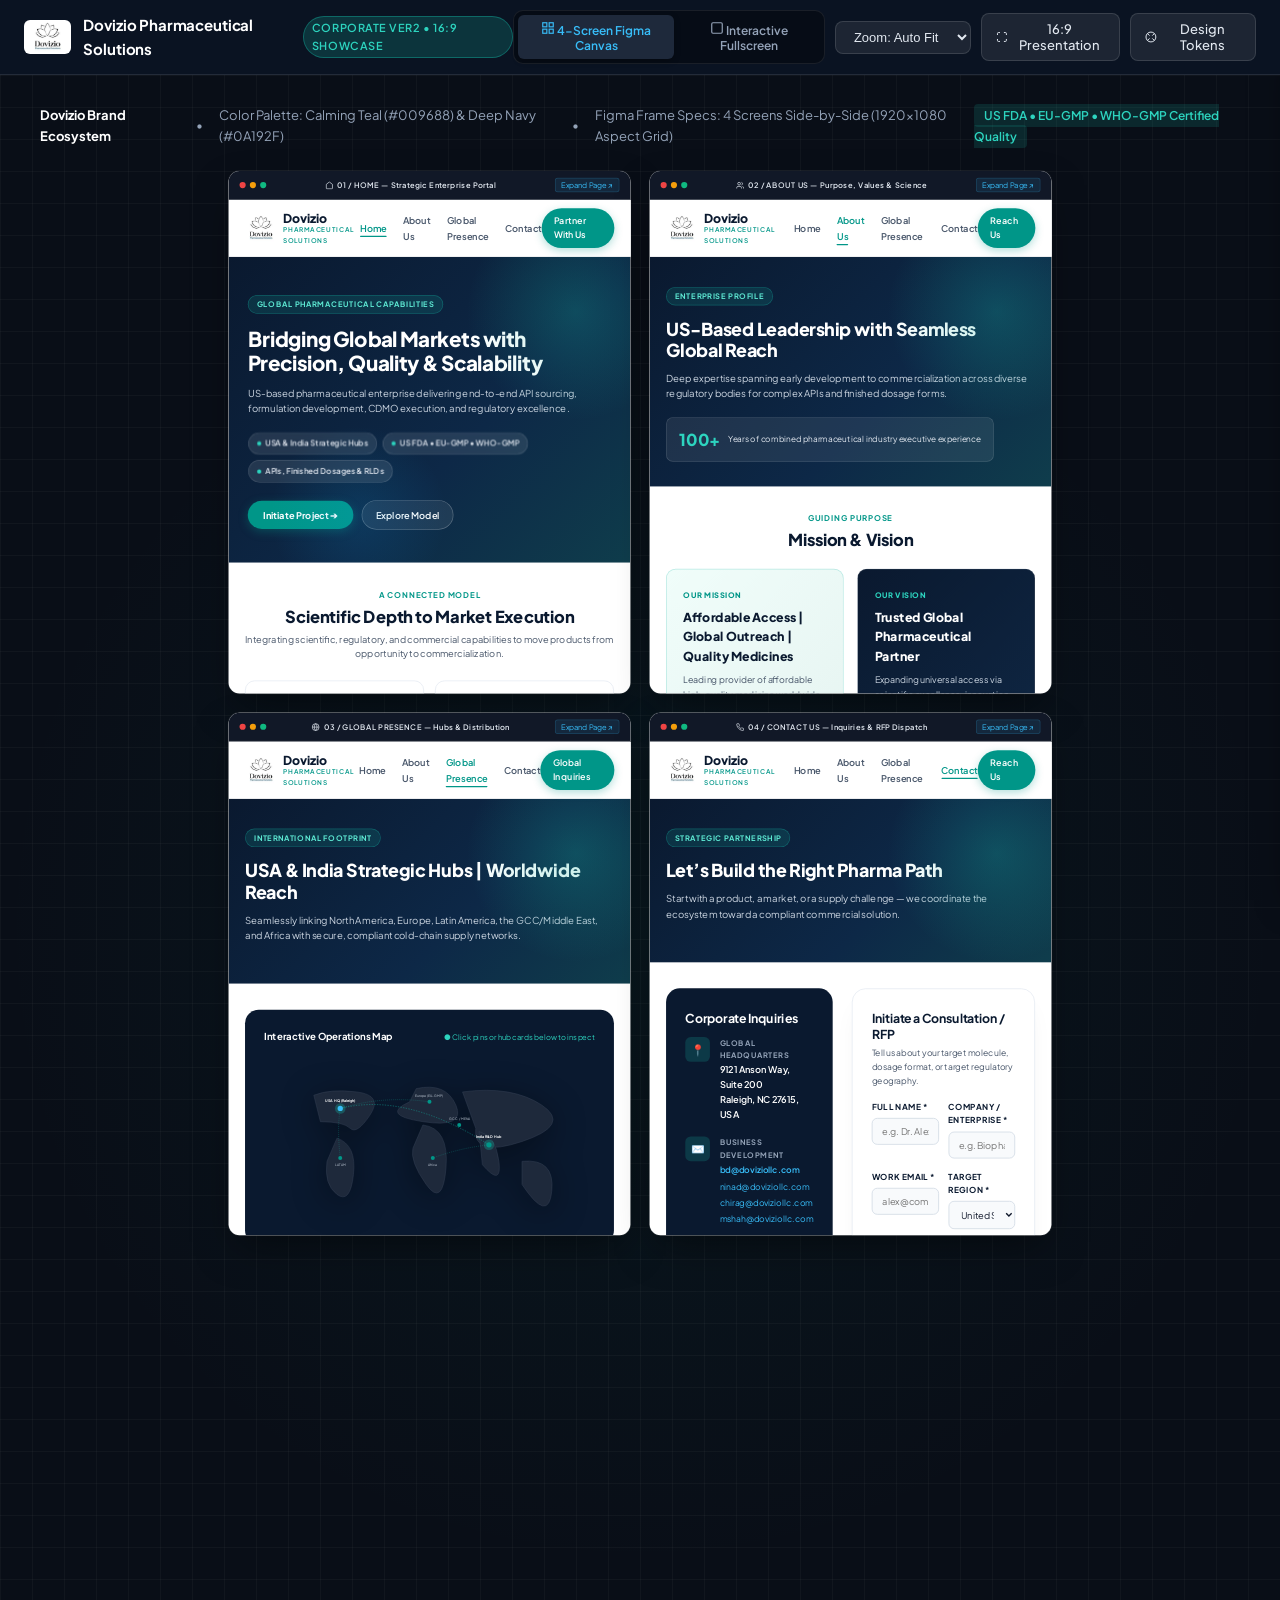
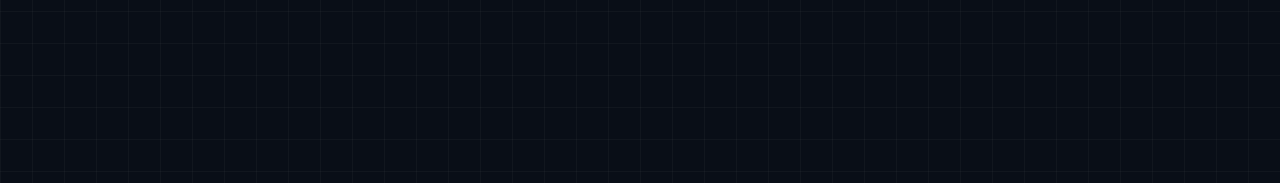
==== index.html @ b539a11b "feat: complete Dovizio corporate 4-page website UI/UX showcase (Home, About, Global Presence, Contac" ====
<!DOCTYPE html>
<html lang="en">
<head>
  <meta charset="UTF-8">
  <meta name="viewport" content="width=device-width, initial-scale=1.0">
  <title>Dovizio Pharmaceutical Solutions — Corporate Presentation & UI/UX Showcase</title>
  <link rel="preconnect" href="https://fonts.googleapis.com">
  <link rel="preconnect" href="https://fonts.gstatic.com" crossorigin>
  <link href="https://fonts.googleapis.com/css2?family=Plus+Jakarta+Sans:wght@300;400;500;600;700;800&family=Playfair+Display:ital,wght@0,600;0,700;1,600&display=swap" rel="stylesheet">
  <link rel="stylesheet" href="css/styles.css">
  <link rel="icon" type="image/png" href="assets/logo.png">
</head>
<body>

  <!-- Top Studio Header / Presentation Toolbar -->
  <header class="studio-header">
    <div class="studio-brand">
      <img src="assets/logo.png" alt="Dovizio Logo" class="studio-brand-logo">
      <div class="studio-title">
        <span>Dovizio Pharmaceutical Solutions</span>
        <span class="studio-badge">Corporate Ver2 • 16:9 Showcase</span>
      </div>
    </div>

    <!-- Mode Switcher & Controls -->
    <div class="studio-controls">
      <div class="mode-toggle">
        <button id="canvasModeBtn" class="active" onclick="switchViewMode('canvas')">
          <svg width="14" height="14" viewBox="0 0 24 24" fill="none" stroke="currentColor" stroke-width="2"><rect x="3" y="3" width="7" height="7"/><rect x="14" y="3" width="7" height="7"/><rect x="14" y="14" width="7" height="7"/><rect x="3" y="14" width="7" height="7"/></svg>
          4-Screen Figma Canvas
        </button>
        <button id="singleModeBtn" onclick="switchViewMode('single')">
          <svg width="14" height="14" viewBox="0 0 24 24" fill="none" stroke="currentColor" stroke-width="2"><rect x="3" y="3" width="18" height="18" rx="2"/></svg>
          Interactive Fullscreen
        </button>
      </div>

      <!-- Canvas Zoom Selection -->
      <select id="zoomSelect" class="control-btn" onchange="setZoom(this.value)">
        <option value="fit">Zoom: Auto Fit</option>
        <option value="0.55">55% Scale</option>
        <option value="0.75">75% Scale</option>
        <option value="1.0" selected>100% Scale</option>
      </select>

      <!-- Quick Navigation Dropdown -->
      <button class="control-btn" onclick="toggleFullscreenShowcase()" title="Presentation 16:9 Fullscreen">
        <svg width="14" height="14" viewBox="0 0 24 24" fill="none" stroke="currentColor" stroke-width="2"><path d="M8 3H5a2 2 0 0 0-2 2v3m18 0V5a2 2 0 0 0-2-2h-3m0 18h3a2 2 0 0 0 2-2v-3M3 16v3a2 2 0 0 0 2 2h3"/></svg>
        16:9 Presentation
      </button>

      <button class="control-btn" onclick="toggleDesignSystem()">
        <svg width="14" height="14" viewBox="0 0 24 24" fill="none" stroke="currentColor" stroke-width="2"><circle cx="12" cy="12" r="10"/><path d="m4.93 4.93 4.24 4.24"/><path d="m14.83 9.17 4.24-4.24"/><path d="m14.83 14.83 4.24 4.24"/><path d="m9.17 14.83-4.24 4.24"/></svg>
        Design Tokens
      </button>
    </div>
  </header>

  <!-- ==========================================================================
       VIEW MODE 1: 4-SCREEN FIGMA PRESENTATION CANVAS (SIDE-BY-SIDE)
       ========================================================================== -->
  <main id="showcaseViewport" class="showcase-viewport">
    <div class="showcase-meta-bar">
      <div style="display:flex; align-items:center; gap:16px;">
        <span style="color:#ffffff; font-weight:700;">Dovizio Brand Ecosystem</span>
        <span>•</span>
        <span>Color Palette: Calming Teal (#009688) & Deep Navy (#0A192F)</span>
        <span>•</span>
        <span>Figma Frame Specs: 4 Screens Side-by-Side (1920x1080 Aspect Grid)</span>
      </div>
      <div>
        <span style="color:#2dd4bf; background:rgba(20,184,166,0.15); padding:4px 10px; border-radius:4px; font-weight:600; font-size:12px;">
          US FDA • EU-GMP • WHO-GMP Certified Quality
        </span>
      </div>
    </div>

    <!-- 4 Screen Grid Container -->
    <div id="showcaseGrid" class="showcase-grid">

      <!-- ================= FRAME 1: HOME PAGE ================= -->
      <section class="figma-frame" id="frame-home">
        <div class="frame-titlebar">
          <div class="frame-dots">
            <span class="frame-dot red"></span>
            <span class="frame-dot yellow"></span>
            <span class="frame-dot green"></span>
          </div>
          <div class="frame-label">
            <svg width="12" height="12" viewBox="0 0 24 24" fill="none" stroke="currentColor" stroke-width="2"><path d="m3 9 9-7 9 7v11a2 2 0 0 1-2 2H5a2 2 0 0 1-2-2z"/></svg>
            01 / HOME — Strategic Enterprise Portal
          </div>
          <button class="frame-action-btn" onclick="loadSinglePage('home')">Expand Page ↗</button>
        </div>

        <div class="frame-scroll-content">
          <!-- Navigation -->
          <nav class="site-nav">
            <div class="site-logo">
              <img src="assets/logo.png" alt="Dovizio">
              <div class="logo-text-wrap">
                <span class="logo-brand-name">Dovizio</span>
                <span class="logo-sub-name">Pharmaceutical Solutions</span>
              </div>
            </div>
            <ul class="nav-links">
              <li><a href="javascript:void(0)" class="active">Home</a></li>
              <li><a href="javascript:void(0)" onclick="loadSinglePage('about')">About Us</a></li>
              <li><a href="javascript:void(0)" onclick="loadSinglePage('global')">Global Presence</a></li>
              <li><a href="javascript:void(0)" onclick="loadSinglePage('contact')">Contact</a></li>
            </ul>
            <a href="javascript:void(0)" onclick="loadSinglePage('contact')" class="nav-cta">Partner With Us</a>
          </nav>

          <!-- Hero Section (Slide 1) -->
          <section class="hero-section">
            <div class="hero-glow-1"></div>
            <div class="hero-glow-2"></div>
            <div class="hero-tag">Global Pharmaceutical Capabilities</div>
            <h1 class="hero-title">Bridging Global Markets with Precision, Quality & Scalability</h1>
            <p class="hero-subtitle">
              US-based pharmaceutical enterprise delivering end-to-end API sourcing, formulation development, CDMO execution, and regulatory excellence.
            </p>
            <div class="hero-pills">
              <div class="hero-pill"><span class="dot"></span> USA & India Strategic Hubs</div>
              <div class="hero-pill"><span class="dot"></span> US FDA • EU-GMP • WHO-GMP</div>
              <div class="hero-pill"><span class="dot"></span> APIs, Finished Dosages & RLDs</div>
            </div>
            <div class="hero-buttons">
              <a href="javascript:void(0)" onclick="loadSinglePage('contact')" class="btn-primary">Initiate Project ➔</a>
              <a href="javascript:void(0)" onclick="loadSinglePage('about')" class="btn-outline-white">Explore Model</a>
            </div>
          </section>

          <!-- Enterprise Pillars (Slide 2) -->
          <section class="section-wrap">
            <div class="section-header">
              <div class="section-subtitle">A Connected Model</div>
              <h2 class="section-title">Scientific Depth to Market Execution</h2>
              <p class="section-desc">Integrating scientific, regulatory, and commercial capabilities to move products from opportunity to commercialization.</p>
            </div>
            <div class="pillars-grid">
              <div class="pillar-card">
                <div class="pillar-icon-box">🔬</div>
                <div class="pillar-title">Scientific Depth</div>
                <p class="pillar-desc">Formulation development, API synthesis, process scale-up, and advanced technical problem-solving.</p>
              </div>
              <div class="pillar-card">
                <div class="pillar-icon-box">🌐</div>
                <div class="pillar-title">Global Network</div>
                <p class="pillar-desc">Audited CDMO network, strategic manufacturing access, and worldwide commercial distribution.</p>
              </div>
              <div class="pillar-card">
                <div class="pillar-icon-box">🛡️</div>
                <div class="pillar-title">Quality Mindset</div>
                <p class="pillar-desc">Rigorous regulatory-aware workflows adhering to US FDA, EU-GMP Annex 1, and compendial standards.</p>
              </div>
              <div class="pillar-card">
                <div class="pillar-icon-box">⚡</div>
                <div class="pillar-title">Execution Focus</div>
                <p class="pillar-desc">Synchronized workstreams ensuring on-time tech transfer, dossier filing, and cold-chain delivery.</p>
              </div>
            </div>
          </section>

          <!-- Dosage Form Breadth (Slide 8) -->
          <section class="section-wrap alt-bg">
            <div class="section-header">
              <div class="section-subtitle">Manufacturing Flexibility</div>
              <h2 class="section-title">Dosage Form Breadth</h2>
              <p class="section-desc">Designed around product characteristics, target markets, quality expectations, and scale.</p>
            </div>
            <div class="dosage-grid">
              <div class="dosage-card" id="dosage-osd" onclick="selectDosageForm('osd')">
                <div class="dosage-letter">T</div>
                <div class="dosage-name">Oral Solids</div>
                <div class="dosage-type">Tablets • Capsules</div>
                <div class="dosage-sub">Established & niche formulations</div>
              </div>
              <div class="dosage-card" id="dosage-liq" onclick="selectDosageForm('liq')">
                <div class="dosage-letter accent">L</div>
                <div class="dosage-name">Oral Liquids</div>
                <div class="dosage-type">Solutions • Suspensions</div>
                <div class="dosage-sub">Patient-appropriate presentations</div>
              </div>
              <div class="dosage-card" id="dosage-par" onclick="selectDosageForm('par')">
                <div class="dosage-letter">I</div>
                <div class="dosage-name">Parenterals</div>
                <div class="dosage-type">Sterile Injectables</div>
                <div class="dosage-sub">Critical care & hospital specialty</div>
              </div>
              <div class="dosage-card" id="dosage-der" onclick="selectDosageForm('der')">
                <div class="dosage-letter">D</div>
                <div class="dosage-name">Dermaceuticals</div>
                <div class="dosage-type">Topical Formulations</div>
                <div class="dosage-sub">Skin health & dermatological lines</div>
              </div>
              <div class="dosage-card" id="dosage-api" onclick="selectDosageForm('api')">
                <div class="dosage-letter accent">A</div>
                <div class="dosage-name">APIs & Intermediates</div>
                <div class="dosage-type">Niche / Tailored Synthesis</div>
                <div class="dosage-sub">Supplier & technical coordination</div>
              </div>
              <div class="dosage-card" id="dosage-ref" onclick="selectDosageForm('ref')">
                <div class="dosage-letter">R</div>
                <div class="dosage-name">Reference Products</div>
                <div class="dosage-type">RLDs • Comparators</div>
                <div class="dosage-sub">Sourcing for BE studies & filings</div>
              </div>
            </div>
          </section>

          <!-- 5-Step Value Proposition Delivery Workflow (Slide 14) -->
          <section class="section-wrap">
            <div class="section-header">
              <div class="section-subtitle">Operating Architecture</div>
              <h2 class="section-title">Value Proposition & Delivery Workflow</h2>
              <p class="section-desc">A transparent, coordinated 5-stage pathway from requirement to delivery.</p>
            </div>
            <div class="workflow-row">
              <div class="workflow-step">
                <div class="workflow-num">01</div>
                <div class="workflow-label">Requirement</div>
                <p class="workflow-desc">Target molecule volume, spec definition & market fit.</p>
              </div>
              <div class="workflow-step">
                <div class="workflow-num">02</div>
                <div class="workflow-label">Selection</div>
                <p class="workflow-desc">CDMO facility audit, tech capability & site matching.</p>
              </div>
              <div class="workflow-step">
                <div class="workflow-num">03</div>
                <div class="workflow-label">Compliance</div>
                <p class="workflow-desc">Dossier filing, CMC review & regulatory clearance.</p>
              </div>
              <div class="workflow-step">
                <div class="workflow-num">04</div>
                <div class="workflow-label">Procurement</div>
                <p class="workflow-desc">Cost-effective synthesis & scaled manufacturing.</p>
              </div>
              <div class="workflow-step">
                <div class="workflow-num">05</div>
                <div class="workflow-label">Delivery</div>
                <p class="workflow-desc">On-time global cold-chain supply & pedigree tracking.</p>
              </div>
            </div>
          </section>

          <!-- Compliance Strip (Slide 12) -->
          <div style="padding: 0 24px 38px;">
            <div class="compliance-strip">
              <div>
                <div class="compliance-badge-name">FDA</div>
                <div class="compliance-badge-title">U.S. FDA Compliant</div>
                <div class="compliance-badge-desc">Audited & inspected partner sites</div>
              </div>
              <div>
                <div class="compliance-badge-name">EU-GMP</div>
                <div class="compliance-badge-title">European GMP Certified</div>
                <div class="compliance-badge-desc">Full Annex 1 sterile compliance</div>
              </div>
              <div>
                <div class="compliance-badge-name">WHO</div>
                <div class="compliance-badge-title">WHO-GMP & ROW</div>
                <div class="compliance-badge-desc">Extensive global market approvals</div>
              </div>
              <div>
                <div class="compliance-badge-name">COMP</div>
                <div class="compliance-badge-title">Compendial Standards</div>
                <div class="compliance-badge-desc">USP, EP, IP & JP monographs</div>
              </div>
            </div>
          </div>
        </div>
      </section>

      <!-- ================= FRAME 2: ABOUT US PAGE ================= -->
      <section class="figma-frame" id="frame-about">
        <div class="frame-titlebar">
          <div class="frame-dots">
            <span class="frame-dot red"></span>
            <span class="frame-dot yellow"></span>
            <span class="frame-dot green"></span>
          </div>
          <div class="frame-label">
            <svg width="12" height="12" viewBox="0 0 24 24" fill="none" stroke="currentColor" stroke-width="2"><path d="M16 21v-2a4 4 0 0 0-4-4H6a4 4 0 0 0-4 4v2"/><circle cx="9" cy="7" r="4"/><path d="M22 21v-2a4 4 0 0 0-3-3.87"/><path d="M16 3.13a4 4 0 0 1 0 7.75"/></svg>
            02 / ABOUT US — Purpose, Values & Science
          </div>
          <button class="frame-action-btn" onclick="loadSinglePage('about')">Expand Page ↗</button>
        </div>

        <div class="frame-scroll-content">
          <!-- Navigation -->
          <nav class="site-nav">
            <div class="site-logo">
              <img src="assets/logo.png" alt="Dovizio">
              <div class="logo-text-wrap">
                <span class="logo-brand-name">Dovizio</span>
                <span class="logo-sub-name">Pharmaceutical Solutions</span>
              </div>
            </div>
            <ul class="nav-links">
              <li><a href="javascript:void(0)" onclick="loadSinglePage('home')">Home</a></li>
              <li><a href="javascript:void(0)" class="active">About Us</a></li>
              <li><a href="javascript:void(0)" onclick="loadSinglePage('global')">Global Presence</a></li>
              <li><a href="javascript:void(0)" onclick="loadSinglePage('contact')">Contact</a></li>
            </ul>
            <a href="javascript:void(0)" onclick="loadSinglePage('contact')" class="nav-cta">Reach Us</a>
          </nav>

          <!-- About Header Banner -->
          <section class="hero-section" style="padding: 44px 24px 36px;">
            <div class="hero-glow-1"></div>
            <div class="hero-tag">Enterprise Profile</div>
            <h1 class="hero-title" style="font-size:26px;">US-Based Leadership with Seamless Global Reach</h1>
            <p class="hero-subtitle">
              Deep expertise spanning early development to commercialization across diverse regulatory bodies for complex APIs and finished dosage forms.
            </p>
            <div style="background:rgba(255,255,255,0.08); border-radius:10px; padding:12px 18px; display:inline-flex; align-items:center; gap:12px; border:1px solid rgba(255,255,255,0.15);">
              <span style="font-size:24px; font-weight:900; color:#2dd4bf;">100+</span>
              <span style="font-size:12px; color:#e2e8f0; line-height:1.4;">Years of combined pharmaceutical industry executive experience</span>
            </div>
          </section>

          <!-- Guiding Purpose: Mission & Vision (Slide 3) -->
          <section class="section-wrap">
            <div class="section-header">
              <div class="section-subtitle">Guiding Purpose</div>
              <h2 class="section-title">Mission & Vision</h2>
            </div>
            <div class="mv-grid">
              <div class="mv-card mission">
                <span class="mv-tag">Our Mission</span>
                <div class="mv-headline">Affordable Access | Global Outreach | Quality Medicines</div>
                <p class="mv-text">
                  Leading provider of affordable high-quality medicine worldwide, removing healthcare barriers through scientific innovation and reliable supply chains.
                </p>
              </div>
              <div class="mv-card vision">
                <span class="mv-tag">Our Vision</span>
                <div class="mv-headline">Trusted Global Pharmaceutical Partner</div>
                <p class="mv-text">
                  Expanding universal access via scientific excellence, innovation, and an uncompromised quality mindset across all regulated and emerging markets.
                </p>
              </div>
            </div>
          </section>

          <!-- Core Values (Slide 4) -->
          <section class="section-wrap alt-bg">
            <div class="section-header">
              <div class="section-subtitle">Foundational Principles</div>
              <h2 class="section-title">Our Core Values</h2>
              <p class="section-desc">The principles that govern our scientific inquiries, commercial partnerships, and quality standards.</p>
            </div>
            <div class="values-grid">
              <div class="value-card">
                <span class="value-icon">❤️</span>
                <div class="value-name">Health Equity</div>
                <p class="value-desc">Advance global access to high-quality, life-saving medicines without compromise.</p>
              </div>
              <div class="value-card">
                <span class="value-icon">⚡</span>
                <div class="value-name">Agile Action</div>
                <p class="value-desc">Responsive cross-functional collaboration and swift adaptation to supply demands.</p>
              </div>
              <div class="value-card">
                <span class="value-icon">🧠</span>
                <div class="value-name">Rigorous Thinking</div>
                <p class="value-desc">Practical, evidence-based scientific problem-solving methodology.</p>
              </div>
              <div class="value-card">
                <span class="value-icon">🎯</span>
                <div class="value-name">Clear Execution</div>
                <p class="value-desc">Transparent plans, decisive ownership, and verified delivery pathways.</p>
              </div>
            </div>
          </section>

          <!-- Technical Capabilities & Analytical Services (Slide 13) -->
          <section class="section-wrap">
            <div class="section-header">
              <div class="section-subtitle">Technical Capabilities</div>
              <h2 class="section-title">Analytical Testing & Technical Services</h2>
            </div>
            <div style="display:flex; flex-direction:column; gap:12px;">
              <div style="background:#ffffff; border:1px solid #e2e8f0; border-left:4px solid var(--teal-primary); border-radius:10px; padding:16px 20px;">
                <h4 style="font-size:14px; color:var(--navy-dark); margin-bottom:4px;">Analytical Method Development & Validation</h4>
                <p style="font-size:12.5px; color:var(--text-secondary);">Complete stability testing under ICH guidelines, impurity profiling, and genotoxic impurity screening.</p>
              </div>
              <div style="background:#ffffff; border:1px solid #e2e8f0; border-left:4px solid var(--navy-dark); border-radius:10px; padding:16px 20px;">
                <h4 style="font-size:14px; color:var(--navy-dark); margin-bottom:4px;">MOH Query Resolution</h4>
                <p style="font-size:12.5px; color:var(--text-secondary);">Rapid, rigorous technical and regulatory responses to worldwide health authorities to accelerate approval timelines.</p>
              </div>
              <div style="background:#ffffff; border:1px solid #e2e8f0; border-left:4px solid var(--teal-light); border-radius:10px; padding:16px 20px;">
                <h4 style="font-size:14px; color:var(--navy-dark); margin-bottom:4px;">Bioequivalence (BE) Studies</h4>
                <p style="font-size:12.5px; color:var(--text-secondary);">End-to-end clinical study design, protocol oversight, bioanalytical assay qualification, and comprehensive statistical clinical reporting.</p>
              </div>
            </div>
          </section>
        </div>
      </section>

      <!-- ================= FRAME 3: GLOBAL PRESENCE PAGE ================= -->
      <section class="figma-frame" id="frame-global">
        <div class="frame-titlebar">
          <div class="frame-dots">
            <span class="frame-dot red"></span>
            <span class="frame-dot yellow"></span>
            <span class="frame-dot green"></span>
          </div>
          <div class="frame-label">
            <svg width="12" height="12" viewBox="0 0 24 24" fill="none" stroke="currentColor" stroke-width="2"><circle cx="12" cy="12" r="10"/><path d="M12 2a14.5 14.5 0 0 0 0 20 14.5 14.5 0 0 0 0-20"/><path d="M2 12h20"/></svg>
            03 / GLOBAL PRESENCE — Hubs & Distribution
          </div>
          <button class="frame-action-btn" onclick="loadSinglePage('global')">Expand Page ↗</button>
        </div>

        <div class="frame-scroll-content">
          <!-- Navigation -->
          <nav class="site-nav">
            <div class="site-logo">
              <img src="assets/logo.png" alt="Dovizio">
              <div class="logo-text-wrap">
                <span class="logo-brand-name">Dovizio</span>
                <span class="logo-sub-name">Pharmaceutical Solutions</span>
              </div>
            </div>
            <ul class="nav-links">
              <li><a href="javascript:void(0)" onclick="loadSinglePage('home')">Home</a></li>
              <li><a href="javascript:void(0)" onclick="loadSinglePage('about')">About Us</a></li>
              <li><a href="javascript:void(0)" class="active">Global Presence</a></li>
              <li><a href="javascript:void(0)" onclick="loadSinglePage('contact')">Contact</a></li>
            </ul>
            <a href="javascript:void(0)" onclick="loadSinglePage('contact')" class="nav-cta">Global Inquiries</a>
          </nav>

          <!-- Global Hero Banner -->
          <section class="hero-section" style="padding: 44px 24px 36px;">
            <div class="hero-glow-1"></div>
            <div class="hero-tag">International Footprint</div>
            <h1 class="hero-title" style="font-size:26px;">USA & India Strategic Hubs | Worldwide Reach</h1>
            <p class="hero-subtitle">
              Seamlessly linking North America, Europe, Latin America, the GCC/Middle East, and Africa with secure, compliant cold-chain supply networks.
            </p>
          </section>

          <!-- Interactive World Map Section -->
          <section class="section-wrap">
            <div class="global-map-card">
              <div style="display:flex; justify-content:space-between; align-items:center; margin-bottom:16px;">
                <span style="font-size:14px; font-weight:700; color:#fff;">Interactive Operations Map</span>
                <span style="font-size:11px; color:#2dd4bf;">● Click pins or hub cards below to inspect</span>
              </div>
              
              <!-- SVG World Map Visualizer -->
              <div class="map-svg-wrap">
                <svg viewBox="0 0 1000 500" fill="none" xmlns="http://www.w3.org/2000/svg">
                  <!-- Simplified World Landmasses -->
                  <path d="M150 120 Q 200 100, 280 110 T 320 180 T 260 220 T 170 200 Z" fill="#1e293b" stroke="#334155" stroke-width="1.5"/>
                  <path d="M220 250 Q 280 270, 270 360 T 220 420 T 190 320 Z" fill="#1e293b" stroke="#334155" stroke-width="1.5"/>
                  <path d="M460 100 Q 550 80, 580 150 T 480 200 T 440 140 Z" fill="#1e293b" stroke="#334155" stroke-width="1.5"/>
                  <path d="M480 210 Q 560 220, 550 340 T 490 390 T 450 280 Z" fill="#1e293b" stroke="#334155" stroke-width="1.5"/>
                  <path d="M600 110 Q 750 90, 840 150 T 780 260 T 640 220 Z" fill="#1e293b" stroke="#334155" stroke-width="1.5"/>
                  <path d="M650 230 Q 700 240, 710 320 T 660 330 Z" fill="#1e293b" stroke="#334155" stroke-width="1.5"/>
                  <path d="M780 320 Q 880 310, 870 410 T 780 390 Z" fill="#1e293b" stroke="#334155" stroke-width="1.5"/>

                  <!-- Connecting Supply Lines -->
                  <path d="M 230 160 Q 430 110, 680 270" stroke="#14b8a6" stroke-width="2" stroke-dasharray="4 4" opacity="0.65"/>
                  <path d="M 230 160 Q 360 120, 500 140" stroke="#14b8a6" stroke-width="1.5" stroke-dasharray="3 3" opacity="0.5"/>
                  <path d="M 680 270 Q 590 280, 510 310" stroke="#14b8a6" stroke-width="1.5" stroke-dasharray="3 3" opacity="0.5"/>
                  <path d="M 230 160 Q 220 220, 230 310" stroke="#14b8a6" stroke-width="1.5" stroke-dasharray="3 3" opacity="0.5"/>

                  <!-- Interactive Pins -->
                  <!-- Raleigh, USA -->
                  <g class="map-pin" onclick="highlightHub('usa')">
                    <circle cx="230" cy="160" r="16" fill="rgba(20,184,166,0.3)"/>
                    <circle id="pin-usa" cx="230" cy="160" r="8" fill="#38bdf8"/>
                    <text x="230" y="140" fill="#fff" font-size="11" font-weight="700" text-anchor="middle">USA HQ (Raleigh)</text>
                  </g>

                  <!-- India Strategic Hub -->
                  <g class="map-pin" onclick="highlightHub('india')">
                    <circle cx="680" cy="270" r="16" fill="rgba(20,184,166,0.3)"/>
                    <circle id="pin-india" cx="680" cy="270" r="8" fill="#009688"/>
                    <text x="680" y="250" fill="#fff" font-size="11" font-weight="700" text-anchor="middle">India R&D Hub</text>
                  </g>

                  <!-- Europe -->
                  <g class="map-pin" onclick="highlightHub('europe')">
                    <circle id="pin-europe" cx="500" cy="140" r="6" fill="#009688"/>
                    <text x="500" y="125" fill="#cbd5e1" font-size="10" text-anchor="middle">Europe (EU-GMP)</text>
                  </g>

                  <!-- LATAM -->
                  <g class="map-pin" onclick="highlightHub('latam')">
                    <circle id="pin-latam" cx="230" cy="310" r="6" fill="#009688"/>
                    <text x="230" y="335" fill="#cbd5e1" font-size="10" text-anchor="middle">LATAM</text>
                  </g>

                  <!-- GCC / Middle East -->
                  <g class="map-pin" onclick="highlightHub('gcc')">
                    <circle id="pin-gcc" cx="590" cy="210" r="6" fill="#009688"/>
                    <text x="590" y="195" fill="#cbd5e1" font-size="10" text-anchor="middle">GCC / MENA</text>
                  </g>

                  <!-- Africa -->
                  <g class="map-pin" onclick="highlightHub('africa')">
                    <circle id="pin-africa" cx="510" cy="310" r="6" fill="#009688"/>
                    <text x="510" y="335" fill="#cbd5e1" font-size="10" text-anchor="middle">Africa</text>
                  </g>
                </svg>
              </div>
            </div>

            <!-- Hub Details Grid -->
            <div class="hubs-grid">
              <div class="hub-card primary" id="card-usa" onclick="highlightHub('usa')">
                <div class="hub-flag">🇺🇸</div>
                <div class="hub-name">USA Strategic Hub</div>
                <div class="hub-role">Corporate HQ & Commercial Governance</div>
                <p class="hub-details">
                  Located in Raleigh, North Carolina. Manages US FDA DMF filings, commercial distribution, licensing partnerships, and 503A/503B specialized compounding pharmacy supplies.
                </p>
              </div>

              <div class="hub-card primary" id="card-india" onclick="highlightHub('india')">
                <div class="hub-flag">🇮🇳</div>
                <div class="hub-name">India Strategic Hub</div>
                <div class="hub-role">R&D, Formulation & CDMO Network</div>
                <p class="hub-details">
                  Coordinates scientific synthesis, API manufacturing, technical scale-up, WHO-GMP compliant audits, and direct supplier management across vetted CDMO partners.
                </p>
              </div>

              <div class="hub-card" id="card-europe" onclick="highlightHub('europe')">
                <div class="hub-flag">🇪🇺</div>
                <div class="hub-name">Europe</div>
                <div class="hub-role">EU-GMP & Annex 1 Compliance</div>
                <p class="hub-details">
                  Vetted sterile manufacturing sites adhering to strict Annex 1 requirements, CEP filings, and multi-country marketing authorization support.
                </p>
              </div>

              <div class="hub-card" id="card-latam" onclick="highlightHub('latam')">
                <div class="hub-flag">🌎</div>
                <div class="hub-name">LATAM Markets</div>
                <div class="hub-role">Regional Expansion & Dossiers</div>
                <p class="hub-details">
                  Registration dossier support, private-label commercialization, and fast-track market entry across Brazil, Mexico, Colombia, and Central America.
                </p>
              </div>

              <div class="hub-card" id="card-gcc" onclick="highlightHub('gcc')">
                <div class="hub-flag">🌍</div>
                <div class="hub-name">GCC & Middle East</div>
                <div class="hub-role">Hospital Tenders & In-Licensing</div>
                <p class="hub-details">
                  Specialty parenteral supply, institutional tenders, and commercial partner networks across Saudi Arabia, UAE, and GCC health ministries.
                </p>
              </div>

              <div class="hub-card" id="card-africa" onclick="highlightHub('africa')">
                <div class="hub-flag">🌍</div>
                <div class="hub-name">Africa</div>
                <div class="hub-role">Affordable Essential Medicines</div>
                <p class="hub-details">
                  Driving health equity by delivering affordable, high-demand oral solids and critical care therapeutics in collaboration with global health organizations.
                </p>
              </div>
            </div>
          </section>
        </div>
      </section>

      <!-- ================= FRAME 4: CONTACT US PAGE ================= -->
      <section class="figma-frame" id="frame-contact">
        <div class="frame-titlebar">
          <div class="frame-dots">
            <span class="frame-dot red"></span>
            <span class="frame-dot yellow"></span>
            <span class="frame-dot green"></span>
          </div>
          <div class="frame-label">
            <svg width="12" height="12" viewBox="0 0 24 24" fill="none" stroke="currentColor" stroke-width="2"><path d="M22 16.92v3a2 2 0 0 1-2.18 2 19.79 19.79 0 0 1-8.63-3.07 19.5 19.5 0 0 1-6-6 19.79 19.79 0 0 1-3.07-8.67A2 2 0 0 1 4.11 2h3a2 2 0 0 1 2 1.72 12.84 12.84 0 0 0 .7 2.81 2 2 0 0 1-.45 2.11L8.09 9.91a16 16 0 0 0 6 6l1.27-1.27a2 2 0 0 1 2.11-.45 12.84 12.84 0 0 0 2.81.7A2 2 0 0 1 22 16.92z"/></svg>
            04 / CONTACT US — Inquiries & RFP Dispatch
          </div>
          <button class="frame-action-btn" onclick="loadSinglePage('contact')">Expand Page ↗</button>
        </div>

        <div class="frame-scroll-content">
          <!-- Navigation -->
          <nav class="site-nav">
            <div class="site-logo">
              <img src="assets/logo.png" alt="Dovizio">
              <div class="logo-text-wrap">
                <span class="logo-brand-name">Dovizio</span>
                <span class="logo-sub-name">Pharmaceutical Solutions</span>
              </div>
            </div>
            <ul class="nav-links">
              <li><a href="javascript:void(0)" onclick="loadSinglePage('home')">Home</a></li>
              <li><a href="javascript:void(0)" onclick="loadSinglePage('about')">About Us</a></li>
              <li><a href="javascript:void(0)" onclick="loadSinglePage('global')">Global Presence</a></li>
              <li><a href="javascript:void(0)" class="active">Contact</a></li>
            </ul>
            <a href="javascript:void(0)" class="nav-cta">Reach Us</a>
          </nav>

          <!-- Contact Header -->
          <section class="hero-section" style="padding: 44px 24px 36px;">
            <div class="hero-glow-1"></div>
            <div class="hero-tag">Strategic Partnership</div>
            <h1 class="hero-title" style="font-size:26px;">Let’s Build the Right Pharma Path</h1>
            <p class="hero-subtitle">
              Start with a product, a market, or a supply challenge — we coordinate the ecosystem toward a compliant commercial solution.
            </p>
          </section>

          <!-- Contact Details & Form Layout -->
          <section class="section-wrap">
            <div class="contact-layout">

              <!-- Contact Info Sidebar -->
              <div class="contact-info-panel">
                <div>
                  <h3 style="color:#ffffff; font-size:18px; margin-bottom:16px;">Corporate Inquiries</h3>
                  
                  <div class="contact-item">
                    <div class="contact-icon-box">📍</div>
                    <div>
                      <div class="contact-item-title">Global Headquarters</div>
                      <div class="contact-item-value">9121 Anson Way, Suite 200<br>Raleigh, NC 27615, USA</div>
                    </div>
                  </div>

                  <div class="contact-item">
                    <div class="contact-icon-box">✉️</div>
                    <div>
                      <div class="contact-item-title">Business Development</div>
                      <div class="contact-item-value">
                        <a href="mailto:bd@doviziollc.com" class="contact-email-link">bd@doviziollc.com</a>
                      </div>
                      <div class="contact-emails-list">
                        <a href="mailto:ninad@doviziollc.com" class="contact-email-link">ninad@doviziollc.com</a>
                        <a href="mailto:chirag@doviziollc.com" class="contact-email-link">chirag@doviziollc.com</a>
                        <a href="mailto:mshah@doviziollc.com" class="contact-email-link">mshah@doviziollc.com</a>
                      </div>
                    </div>
                  </div>

                  <div class="contact-item">
                    <div class="contact-icon-box">📞</div>
                    <div>
                      <div class="contact-item-title">Telephone & WhatsApp</div>
                      <div class="contact-item-value">
                        <a href="tel:+919979895682" style="color:#fff;">+91-9979895682</a><br>
                        <a href="tel:+1123456789" style="color:#cbd5e1; font-size:12px;">+1 (123) 456-7890</a>
                      </div>
                    </div>
                  </div>

                  <div class="contact-item">
                    <div class="contact-icon-box">🌐</div>
                    <div>
                      <div class="contact-item-title">Official Domain</div>
                      <div class="contact-item-value">
                        <a href="https://www.doviziollc.com" target="_blank" class="contact-email-link">www.doviziollc.com</a>
                      </div>
                    </div>
                  </div>
                </div>

                <div style="background:rgba(255,255,255,0.06); border-radius:10px; padding:14px; margin-top:20px; font-size:11.5px; color:#cbd5e1;">
                  <strong style="color:#2dd4bf;">24-Hour Executive SLA:</strong> All enterprise inquiries are evaluated by our scientific & regulatory review board within 24 hours.
                </div>
              </div>

              <!-- Interactive RFP / Contact Form -->
              <div class="contact-form-panel">
                <h3 style="color:var(--navy-dark); font-size:18px; margin-bottom:6px;">Initiate a Consultation / RFP</h3>
                <p style="font-size:12.5px; color:var(--text-secondary); margin-bottom:20px;">
                  Tell us about your target molecule, dosage format, or target regulatory geography.
                </p>

                <form onsubmit="handleInquirySubmit(event)">
                  <div class="form-row">
                    <div class="form-group">
                      <label class="form-label">Full Name *</label>
                      <input type="text" name="fullName" class="form-input" placeholder="e.g. Dr. Alex Mercer" required>
                    </div>
                    <div class="form-group">
                      <label class="form-label">Company / Enterprise *</label>
                      <input type="text" name="company" class="form-input" placeholder="e.g. Biopharma Labs" required>
                    </div>
                  </div>

                  <div class="form-row">
                    <div class="form-group">
                      <label class="form-label">Work Email *</label>
                      <input type="email" name="email" class="form-input" placeholder="alex@company.com" required>
                    </div>
                    <div class="form-group">
                      <label class="form-label">Target Region *</label>
                      <select name="region" class="form-select" required>
                        <option value="USA">United States (FDA / 503A / 503B)</option>
                        <option value="Europe">Europe (EU-GMP)</option>
                        <option value="India">India (R&D / Synthesis)</option>
                        <option value="LATAM">Latin America</option>
                        <option value="GCC">GCC / Middle East</option>
                        <option value="Africa">Africa</option>
                      </select>
                    </div>
                  </div>

                  <div class="form-group">
                    <label class="form-label">Inquiry Track *</label>
                    <select name="inquiryType" class="form-select" required>
                      <option value="API Sourcing & DMF Support">API Sourcing & DMF Filing Support</option>
                      <option value="Formulation & Tech Transfer">Formulation R&D & Technology Transfer</option>
                      <option value="CDMO / CMO Manufacturing">CDMO / CMO Manufacturing Network</option>
                      <option value="RLD & Comparator Sourcing">RLD & Reference Comparator Sourcing</option>
                      <option value="White-Label & Dossier Licensing">White-Label & Dossier Licensing</option>
                      <option value="Analytical & BE Studies">Analytical Method Validation & BE Studies</option>
                    </select>
                  </div>

                  <div class="form-group">
                    <label class="form-label">Project Scope & Requirements</label>
                    <textarea name="notes" class="form-textarea" rows="3" placeholder="Provide molecule details, target volume, batch size, or regulatory timelines..."></textarea>
                  </div>

                  <button type="submit" class="btn-primary" style="width:100%; justify-content:center; padding:12px;">
                    Submit Enterprise Inquiry ➔
                  </button>
                </form>
              </div>

            </div>
          </section>

          <!-- Footer Component -->
          <footer class="site-footer">
            <div class="footer-top">
              <div class="footer-brand">
                <img src="assets/logo.png" alt="Dovizio">
                <span style="font-weight:700; color:#fff; font-size:13px;">Dovizio Pharmaceutical Solutions</span>
              </div>
              <ul class="footer-links">
                <li><a href="javascript:void(0)" onclick="loadSinglePage('home')">Home</a></li>
                <li><a href="javascript:void(0)" onclick="loadSinglePage('about')">About Us</a></li>
                <li><a href="javascript:void(0)" onclick="loadSinglePage('global')">Global Presence</a></li>
                <li><a href="javascript:void(0)" onclick="loadSinglePage('contact')">Contact Us</a></li>
              </ul>
            </div>
            <div class="footer-bottom">
              <span>© 2026 Dovizio Pharmaceutical Solutions LLC. All rights reserved.</span>
              <span>Raleigh, NC, USA • Strategic Global Hubs</span>
            </div>
          </footer>
        </div>
      </section>

    </div>
  </main>

  <!-- ==========================================================================
       VIEW MODE 2: INTERACTIVE SINGLE PAGE EXPERIENCE
       ========================================================================== -->
  <div id="singlePageContainer" style="display:none; min-height:100vh;">
    <!-- Single Mode Persistent Header -->
    <header class="site-nav" style="border-bottom: 1px solid #e2e8f0;">
      <div class="site-logo">
        <img src="assets/logo.png" alt="Dovizio">
        <div class="logo-text-wrap">
          <span class="logo-brand-name">Dovizio</span>
          <span class="logo-sub-name">Pharmaceutical Solutions</span>
        </div>
      </div>
      <ul class="nav-links">
        <li><a href="javascript:void(0)" class="single-nav-link active" data-target="home" onclick="loadSinglePage('home')">Home</a></li>
        <li><a href="javascript:void(0)" class="single-nav-link" data-target="about" onclick="loadSinglePage('about')">About Us</a></li>
        <li><a href="javascript:void(0)" class="single-nav-link" data-target="global" onclick="loadSinglePage('global')">Global Presence</a></li>
        <li><a href="javascript:void(0)" class="single-nav-link" data-target="contact" onclick="loadSinglePage('contact')">Contact Us</a></li>
      </ul>
      <div style="display:flex; align-items:center; gap:12px;">
        <button onclick="switchViewMode('canvas')" class="control-btn" style="background:#0a192f; color:#fff; border:none;">
          ⬅ Back to 4-Page Canvas
        </button>
        <a href="javascript:void(0)" onclick="loadSinglePage('contact')" class="nav-cta">Get In Touch</a>
      </div>
    </header>

    <!-- Individual Page Containers -->
    <div id="single-home" class="single-page-view" style="display:block;">
      <!-- Content cloned or dynamically referenced from Frame 1 -->
      <div id="homePageFullContent"></div>
    </div>

    <div id="single-about" class="single-page-view" style="display:none;">
      <div id="aboutPageFullContent"></div>
    </div>

    <div id="single-global" class="single-page-view" style="display:none;">
      <div id="globalPageFullContent"></div>
    </div>

    <div id="single-contact" class="single-page-view" style="display:none;">
      <div id="contactPageFullContent"></div>
    </div>
  </div>

  <!-- ==========================================================================
       DESIGN SYSTEM TOKENS DRAWER
       ========================================================================== -->
  <aside id="dsDrawer" class="ds-drawer">
    <div style="display:flex; justify-content:space-between; align-items:center; margin-bottom:20px;">
      <h3 style="color:#ffffff; font-size:16px;">Design System Tokens</h3>
      <button onclick="toggleDesignSystem()" style="color:#94a3b8; font-size:18px;">✕</button>
    </div>

    <h4 style="font-size:12px; color:#2dd4bf; text-transform:uppercase; letter-spacing:0.08em; margin-bottom:10px;">Primary Palette</h4>
    <div class="ds-swatch" style="background:#009688; color:#fff;" onclick="copyColor('#009688', this)">
      <span>Calming Teal</span>
      <code>#009688</code>
    </div>
    <div class="ds-swatch" style="background:#0d9488; color:#fff;" onclick="copyColor('#0d9488', this)">
      <span>Deep Teal</span>
      <code>#0D9488</code>
    </div>
    <div class="ds-swatch" style="background:#14b8a6; color:#0a192f;" onclick="copyColor('#14b8a6', this)">
      <span>Vibrant Teal</span>
      <code>#14B8A6</code>
    </div>
    <div class="ds-swatch" style="background:#0a192f; color:#fff; border:1px solid #1e293b;" onclick="copyColor('#0a192f', this)">
      <span>Authoritative Navy</span>
      <code>#0A192F</code>
    </div>
    <div class="ds-swatch" style="background:#e6f4f1; color:#0a192f;" onclick="copyColor('#e6f4f1', this)">
      <span>Soft Mint Surface</span>
      <code>#E6F4F1</code>
    </div>
    <div class="ds-swatch" style="background:#ffffff; color:#0f172a; border:1px solid #cbd5e1;" onclick="copyColor('#ffffff', this)">
      <span>Warm Whitespace</span>
      <code>#FFFFFF</code>
    </div>

    <h4 style="font-size:12px; color:#2dd4bf; text-transform:uppercase; letter-spacing:0.08em; margin:20px 0 10px;">Typography & Weights</h4>
    <div style="font-size:12px; color:#cbd5e1; line-height:1.7;">
      <strong>Display:</strong> Plus Jakarta Sans Bold / 800<br>
      <strong>Body:</strong> Plus Jakarta Sans Regular / 400<br>
      <strong>Accents:</strong> Letter-spacing +0.06em, Upper-case<br>
      <strong>Contrast:</strong> WCAG AAA Accessible on Navy & Teal
    </div>

    <h4 style="font-size:12px; color:#2dd4bf; text-transform:uppercase; letter-spacing:0.08em; margin:20px 0 10px;">Regulatory Certifications</h4>
    <div style="font-size:12px; color:#cbd5e1; line-height:1.7;">
      ✓ US FDA audited partner sites<br>
      ✓ EU-GMP certified Annex 1 sterile lines<br>
      ✓ WHO-GMP global registrations<br>
      ✓ USP, EP, IP & JP compendial monographs
    </div>
  </aside>

  <!-- ==========================================================================
       SUBMISSION CONFIRMATION MODAL
       ========================================================================== -->
  <div id="confirmModal" class="modal-overlay">
    <div class="modal-box">
      <div style="width:54px; height:54px; background:#e6f4f1; color:#009688; border-radius:50%; display:flex; align-items:center; justify-content:center; font-size:24px; margin:0 auto 16px;">
        ✓
      </div>
      <h3 style="color:var(--navy-dark); font-size:20px; margin-bottom:8px;">Inquiry Successfully Dispatched</h3>
      <p style="font-size:13px; color:var(--text-secondary); margin-bottom:14px;">
        Thank you, <span id="modalLeadName" style="font-weight:700; color:var(--navy-dark);">Partner</span>. Your inquiry reference is:
      </p>
      <div style="background:#f1f5f9; padding:8px 14px; border-radius:6px; font-weight:800; font-size:16px; color:var(--teal-primary); letter-spacing:0.05em; margin-bottom:16px; display:inline-block;" id="modalRefNum">
        DVZ-100293
      </div>
      <div id="modalSummary" style="font-size:12px; color:var(--text-secondary); line-height:1.6; text-align:left; background:#fafafa; border:1px solid #e2e8f0; border-radius:8px; padding:12px; margin-bottom:20px;">
      </div>
      <button onclick="closeModal()" class="btn-primary" style="width:100%; justify-content:center;">
        Return to Presentation
      </button>
    </div>
  </div>

  <script src="js/main.js"></script>
  <script>
    // Copy content to single page containers on initial load
    document.addEventListener('DOMContentLoaded', () => {
      const homeContent = document.querySelector('#frame-home .frame-scroll-content')?.innerHTML;
      const aboutContent = document.querySelector('#frame-about .frame-scroll-content')?.innerHTML;
      const globalContent = document.querySelector('#frame-global .frame-scroll-content')?.innerHTML;
      const contactContent = document.querySelector('#frame-contact .frame-scroll-content')?.innerHTML;

      if (homeContent) document.getElementById('homePageFullContent').innerHTML = homeContent;
      if (aboutContent) document.getElementById('aboutPageFullContent').innerHTML = aboutContent;
      if (globalContent) document.getElementById('globalPageFullContent').innerHTML = globalContent;
      if (contactContent) document.getElementById('contactPageFullContent').innerHTML = contactContent;
    });
  </script>
</body>
</html>
---- css/styles.css ----
/* ==========================================================================
   Dovizio Pharmaceutical Solutions — Design System & Corporate Stylesheet
   Color Palette:
     - Calming Teal: #0d9488 (Darker), #009688 (Primary), #14b8a6 (Vibrant), #2dd4bf (Accent)
     - Deep Authoritative Navy: #0a192f (Rich Navy), #0b1e36 (Dark Corporate), #1e293b (Slate Navy)
     - Soft Mint / Ice Surface: #f0fdfa, #e6f4f1
     - Warm Whitespace & Slate: #ffffff, #f8fafc, #f1f5f9, #64748b, #0f172a
   ========================================================================== */

:root {
  --teal-primary: #009688;
  --teal-dark: #0d9488;
  --teal-light: #14b8a6;
  --teal-soft: #e6f4f1;
  --teal-subtle: #f0fdfa;
  --teal-glow: rgba(20, 184, 166, 0.25);

  --navy-dark: #0a192f;
  --navy-card: #0d213f;
  --navy-light: #1e3a5f;
  --navy-border: #1e293b;

  --surface-bg: #f8fafc;
  --surface-card: #ffffff;
  --surface-muted: #f1f5f9;

  --text-primary: #0f172a;
  --text-secondary: #475569;
  --text-muted: #94a3b8;
  --text-light: #f8fafc;

  --glass-bg: rgba(255, 255, 255, 0.85);
  --glass-border: rgba(255, 255, 255, 0.4);
  --glass-shadow: 0 20px 40px -15px rgba(10, 25, 47, 0.08);

  --radius-sm: 8px;
  --radius-md: 14px;
  --radius-lg: 20px;
  --radius-full: 9999px;

  --transition-fast: 0.2s cubic-bezier(0.4, 0, 0.2, 1);
  --transition-smooth: 0.35s cubic-bezier(0.16, 1, 0.3, 1);
}

/* Base & Reset */
*, *::before, *::after {
  box-sizing: border-box;
  margin: 0;
  padding: 0;
}

html {
  font-family: 'Plus Jakarta Sans', 'Inter', -apple-system, BlinkMacSystemFont, "Segoe UI", Roboto, sans-serif;
  color: var(--text-primary);
  background-color: var(--surface-bg);
  scroll-behavior: smooth;
  -webkit-font-smoothing: antialiased;
}

body {
  line-height: 1.6;
  font-size: 15px;
  color: var(--text-primary);
  background-color: var(--surface-bg);
  overflow-x: hidden;
}

a {
  color: inherit;
  text-decoration: none;
}

button {
  font-family: inherit;
  cursor: pointer;
  border: none;
  background: transparent;
}

img {
  max-width: 100%;
  height: auto;
  display: block;
}

/* Typography Hierarchy */
h1, h2, h3, h4, h5, h6 {
  color: var(--navy-dark);
  font-weight: 700;
  line-height: 1.25;
  letter-spacing: -0.02em;
}

/* Studio Canvas & Toolbar */
.studio-header {
  position: sticky;
  top: 0;
  z-index: 100;
  background: #0a1322;
  border-bottom: 1px solid rgba(255, 255, 255, 0.1);
  color: #f8fafc;
  padding: 10px 24px;
  display: flex;
  align-items: center;
  justify-content: space-between;
  backdrop-filter: blur(12px);
}

.studio-brand {
  display: flex;
  align-items: center;
  gap: 12px;
}

.studio-brand-logo {
  height: 34px;
  width: auto;
  object-fit: contain;
  background: white;
  border-radius: 6px;
  padding: 2px 6px;
}

.studio-title {
  font-size: 15px;
  font-weight: 700;
  letter-spacing: -0.01em;
  color: #fff;
  display: flex;
  align-items: center;
  gap: 8px;
}

.studio-badge {
  font-size: 11px;
  font-weight: 600;
  text-transform: uppercase;
  letter-spacing: 0.05em;
  background: rgba(20, 184, 166, 0.2);
  color: #2dd4bf;
  border: 1px solid rgba(20, 184, 166, 0.4);
  padding: 2px 8px;
  border-radius: var(--radius-full);
}

.studio-controls {
  display: flex;
  align-items: center;
  gap: 10px;
}

.control-btn {
  background: rgba(255, 255, 255, 0.08);
  color: #e2e8f0;
  border: 1px solid rgba(255, 255, 255, 0.12);
  padding: 7px 14px;
  border-radius: 8px;
  font-size: 13px;
  font-weight: 500;
  display: flex;
  align-items: center;
  gap: 6px;
  transition: var(--transition-fast);
}

.control-btn:hover {
  background: rgba(255, 255, 255, 0.16);
  color: #ffffff;
}

.control-btn.active {
  background: var(--teal-primary);
  color: #ffffff;
  border-color: var(--teal-light);
}

/* Mode Switcher Pills */
.mode-toggle {
  background: rgba(0, 0, 0, 0.35);
  padding: 4px;
  border-radius: 10px;
  display: flex;
  gap: 4px;
  border: 1px solid rgba(255, 255, 255, 0.08);
}

.mode-toggle button {
  padding: 6px 14px;
  font-size: 12px;
  font-weight: 600;
  color: #94a3b8;
  border-radius: 6px;
  transition: var(--transition-fast);
}

.mode-toggle button.active {
  background: #1e293b;
  color: #38bdf8;
  box-shadow: 0 2px 6px rgba(0, 0, 0, 0.25);
}

/* Figma 4-Screen Showcase Canvas */
.showcase-viewport {
  width: 100%;
  min-height: calc(100vh - 60px);
  background: #090e17;
  background-image: 
    radial-gradient(circle at 50% 50%, rgba(13, 148, 136, 0.08) 0%, transparent 60%),
    linear-gradient(rgba(255, 255, 255, 0.03) 1px, transparent 1px),
    linear-gradient(90deg, rgba(255, 255, 255, 0.03) 1px, transparent 1px);
  background-size: 100% 100%, 32px 32px, 32px 32px;
  padding: 30px 40px 60px;
  overflow: auto;
}

.showcase-meta-bar {
  max-width: 1600px;
  margin: 0 auto 24px;
  display: flex;
  align-items: center;
  justify-content: space-between;
  color: #94a3b8;
  font-size: 13px;
}

.showcase-grid {
  display: grid;
  grid-template-columns: repeat(4, 1fr);
  gap: 28px;
  max-width: 1800px;
  margin: 0 auto;
  transition: transform 0.3s ease;
  transform-origin: top center;
}

@media (max-width: 1400px) {
  .showcase-grid {
    grid-template-columns: repeat(2, 1fr);
  }
}

@media (max-width: 768px) {
  .showcase-grid {
    grid-template-columns: 1fr;
    padding: 10px;
  }
}

/* Individual Figma Presentation Frame */
.figma-frame {
  background: #ffffff;
  border-radius: 16px;
  box-shadow: 0 25px 60px -15px rgba(0, 0, 0, 0.5), 0 0 0 1px rgba(255, 255, 255, 0.1);
  overflow: hidden;
  display: flex;
  flex-direction: column;
  position: relative;
  transition: transform var(--transition-smooth), box-shadow var(--transition-smooth);
}

.figma-frame:hover {
  transform: translateY(-4px);
  box-shadow: 0 32px 70px -15px rgba(13, 148, 136, 0.25), 0 0 0 2px var(--teal-primary);
}

.frame-titlebar {
  background: #111827;
  color: #94a3b8;
  padding: 10px 16px;
  display: flex;
  align-items: center;
  justify-content: space-between;
  border-bottom: 1px solid rgba(255, 255, 255, 0.08);
}

.frame-dots {
  display: flex;
  gap: 6px;
}

.frame-dot {
  width: 9px;
  height: 9px;
  border-radius: 50%;
  background: rgba(255, 255, 255, 0.2);
}

.frame-dot.red { background: #ef4444; }
.frame-dot.yellow { background: #f59e0b; }
.frame-dot.green { background: #10b981; }

.frame-label {
  font-size: 11px;
  font-weight: 600;
  letter-spacing: 0.05em;
  color: #e2e8f0;
  display: flex;
  align-items: center;
  gap: 6px;
}

.frame-action-btn {
  font-size: 11px;
  color: #38bdf8;
  background: rgba(56, 189, 248, 0.1);
  padding: 3px 8px;
  border-radius: 4px;
  border: 1px solid rgba(56, 189, 248, 0.2);
  transition: var(--transition-fast);
}

.frame-action-btn:hover {
  background: rgba(56, 189, 248, 0.2);
}

.frame-scroll-content {
  height: 720px;
  overflow-y: auto;
  overflow-x: hidden;
  position: relative;
  scroll-behavior: smooth;
}

/* Custom Scrollbar */
.frame-scroll-content::-webkit-scrollbar {
  width: 6px;
}
.frame-scroll-content::-webkit-scrollbar-track {
  background: #f1f5f9;
}
.frame-scroll-content::-webkit-scrollbar-thumb {
  background: #cbd5e1;
  border-radius: 3px;
}

/* Unified Modern Navigation Bar */
.site-nav {
  position: sticky;
  top: 0;
  z-index: 50;
  background: rgba(255, 255, 255, 0.94);
  backdrop-filter: blur(12px);
  border-bottom: 1px solid rgba(15, 23, 42, 0.06);
  padding: 12px 24px;
  display: flex;
  align-items: center;
  justify-content: space-between;
  transition: var(--transition-fast);
}

.site-logo {
  display: flex;
  align-items: center;
  gap: 10px;
}

.site-logo img {
  height: 38px;
  width: auto;
}

.logo-text-wrap {
  display: flex;
  flex-direction: column;
}

.logo-brand-name {
  font-size: 18px;
  font-weight: 800;
  color: var(--navy-dark);
  line-height: 1.1;
  letter-spacing: -0.01em;
}

.logo-sub-name {
  font-size: 9.5px;
  font-weight: 600;
  color: var(--teal-primary);
  text-transform: uppercase;
  letter-spacing: 0.12em;
}

.nav-links {
  display: flex;
  align-items: center;
  gap: 24px;
  list-style: none;
}

.nav-links a {
  font-size: 13.5px;
  font-weight: 600;
  color: var(--text-secondary);
  transition: var(--transition-fast);
  position: relative;
  padding: 4px 0;
}

.nav-links a:hover,
.nav-links a.active {
  color: var(--teal-primary);
}

.nav-links a.active::after {
  content: '';
  position: absolute;
  bottom: 0;
  left: 0;
  width: 100%;
  height: 2px;
  background: var(--teal-primary);
  border-radius: 2px;
}

.nav-cta {
  background: var(--teal-primary);
  color: #ffffff !important;
  font-size: 13px;
  font-weight: 600;
  padding: 8px 18px;
  border-radius: var(--radius-full);
  box-shadow: 0 4px 12px rgba(0, 150, 136, 0.3);
  transition: var(--transition-fast);
  display: inline-flex;
  align-items: center;
  gap: 6px;
}

.nav-cta:hover {
  background: var(--teal-dark);
  transform: translateY(-1px);
  box-shadow: 0 6px 16px rgba(0, 150, 136, 0.4);
}

/* Hero Section */
.hero-section {
  position: relative;
  background: linear-gradient(135deg, #0a192f 0%, #0d2847 60%, #0f3d4c 100%);
  color: #ffffff;
  padding: 56px 28px 48px;
  overflow: hidden;
}

.hero-glow-1 {
  position: absolute;
  top: -80px;
  right: -80px;
  width: 320px;
  height: 320px;
  background: radial-gradient(circle, rgba(20, 184, 166, 0.25) 0%, transparent 70%);
  border-radius: 50%;
  pointer-events: none;
}

.hero-glow-2 {
  position: absolute;
  bottom: -60px;
  left: 10%;
  width: 260px;
  height: 260px;
  background: radial-gradient(circle, rgba(14, 165, 233, 0.15) 0%, transparent 70%);
  border-radius: 50%;
  pointer-events: none;
}

.hero-tag {
  display: inline-flex;
  align-items: center;
  gap: 8px;
  background: rgba(20, 184, 166, 0.15);
  border: 1px solid rgba(20, 184, 166, 0.35);
  color: #5eead4;
  padding: 4px 12px;
  border-radius: var(--radius-full);
  font-size: 11px;
  font-weight: 700;
  text-transform: uppercase;
  letter-spacing: 0.08em;
  margin-bottom: 18px;
}

.hero-title {
  color: #ffffff;
  font-size: 30px;
  font-weight: 800;
  line-height: 1.2;
  letter-spacing: -0.02em;
  margin-bottom: 14px;
}

.hero-subtitle {
  color: #cbd5e1;
  font-size: 14px;
  line-height: 1.6;
  max-width: 580px;
  margin-bottom: 24px;
}

.hero-pills {
  display: flex;
  flex-wrap: wrap;
  gap: 8px;
  margin-bottom: 26px;
}

.hero-pill {
  background: rgba(255, 255, 255, 0.1);
  backdrop-filter: blur(8px);
  border: 1px solid rgba(255, 255, 255, 0.15);
  color: #e2e8f0;
  font-size: 11.5px;
  font-weight: 600;
  padding: 6px 12px;
  border-radius: var(--radius-full);
  display: flex;
  align-items: center;
  gap: 6px;
}

.hero-pill span.dot {
  width: 6px;
  height: 6px;
  background: #2dd4bf;
  border-radius: 50%;
}

.hero-buttons {
  display: flex;
  align-items: center;
  gap: 12px;
}

.btn-primary {
  background: var(--teal-primary);
  color: #ffffff;
  font-weight: 700;
  font-size: 13.5px;
  padding: 10px 22px;
  border-radius: var(--radius-full);
  transition: var(--transition-fast);
  display: inline-flex;
  align-items: center;
  gap: 8px;
  box-shadow: 0 4px 14px rgba(0, 150, 136, 0.35);
}

.btn-primary:hover {
  background: var(--teal-dark);
  transform: translateY(-1px);
}

.btn-outline-white {
  background: rgba(255, 255, 255, 0.08);
  border: 1px solid rgba(255, 255, 255, 0.25);
  color: #ffffff;
  font-weight: 600;
  font-size: 13.5px;
  padding: 10px 20px;
  border-radius: var(--radius-full);
  transition: var(--transition-fast);
}

.btn-outline-white:hover {
  background: rgba(255, 255, 255, 0.18);
}

/* Feature Section & Cards */
.section-wrap {
  padding: 38px 24px;
}

.section-wrap.alt-bg {
  background: #f1f5f9;
}

.section-header {
  text-align: center;
  max-width: 640px;
  margin: 0 auto 28px;
}

.section-subtitle {
  color: var(--teal-primary);
  font-size: 11.5px;
  font-weight: 700;
  text-transform: uppercase;
  letter-spacing: 0.1em;
  margin-bottom: 6px;
}

.section-title {
  font-size: 24px;
  font-weight: 800;
  color: var(--navy-dark);
  letter-spacing: -0.01em;
  margin-bottom: 8px;
}

.section-desc {
  font-size: 13.5px;
  color: var(--text-secondary);
}

/* 4 Pillars Grid (Slide 2) */
.pillars-grid {
  display: grid;
  grid-template-columns: repeat(2, 1fr);
  gap: 16px;
  margin-bottom: 24px;
}

.pillar-card {
  background: #ffffff;
  border: 1px solid #e2e8f0;
  border-radius: var(--radius-md);
  padding: 18px;
  transition: var(--transition-fast);
  position: relative;
  overflow: hidden;
}

.pillar-card:hover {
  border-color: var(--teal-light);
  box-shadow: 0 10px 24px -10px rgba(13, 148, 136, 0.2);
  transform: translateY(-2px);
}

.pillar-icon-box {
  width: 38px;
  height: 38px;
  background: var(--teal-soft);
  color: var(--teal-primary);
  border-radius: 10px;
  display: flex;
  align-items: center;
  justify-content: center;
  font-size: 18px;
  margin-bottom: 12px;
}

.pillar-title {
  font-size: 15px;
  font-weight: 700;
  margin-bottom: 6px;
  color: var(--navy-dark);
}

.pillar-desc {
  font-size: 12.5px;
  color: var(--text-secondary);
  line-height: 1.5;
}

/* Dosage Form Breadth Grid (Slide 8) */
.dosage-grid {
  display: grid;
  grid-template-columns: repeat(3, 1fr);
  gap: 14px;
}

.dosage-card {
  background: #ffffff;
  border: 1px solid #e2e8f0;
  border-radius: 12px;
  padding: 16px 14px;
  text-align: center;
  transition: var(--transition-fast);
}

.dosage-card:hover {
  border-color: var(--teal-primary);
  box-shadow: 0 8px 20px -8px rgba(0, 150, 136, 0.25);
  background: #fafdfc;
}

.dosage-letter {
  width: 34px;
  height: 34px;
  border-radius: 50%;
  background: var(--navy-dark);
  color: #ffffff;
  font-weight: 800;
  font-size: 14px;
  display: flex;
  align-items: center;
  justify-content: center;
  margin: 0 auto 10px;
}

.dosage-letter.accent {
  background: var(--teal-primary);
}

.dosage-name {
  font-size: 12.5px;
  font-weight: 800;
  color: var(--navy-dark);
  text-transform: uppercase;
  letter-spacing: 0.04em;
  margin-bottom: 4px;
}

.dosage-type {
  font-size: 12px;
  font-weight: 600;
  color: var(--teal-primary);
  margin-bottom: 4px;
}

.dosage-sub {
  font-size: 11px;
  color: var(--text-muted);
}

/* 5-Step Value Proposition Delivery Workflow (Slide 14) */
.workflow-row {
  display: grid;
  grid-template-columns: repeat(5, 1fr);
  gap: 10px;
  position: relative;
}

.workflow-step {
  background: #ffffff;
  border: 1px solid #e2e8f0;
  border-radius: 12px;
  padding: 16px 12px;
  text-align: center;
  position: relative;
  transition: var(--transition-fast);
}

.workflow-step:hover {
  border-color: var(--teal-primary);
  box-shadow: 0 6px 18px -6px rgba(0, 150, 136, 0.2);
}

.workflow-num {
  font-size: 16px;
  font-weight: 900;
  color: var(--teal-primary);
  margin-bottom: 4px;
}

.workflow-label {
  font-size: 12.5px;
  font-weight: 700;
  color: var(--navy-dark);
  margin-bottom: 6px;
}

.workflow-desc {
  font-size: 10.5px;
  color: var(--text-secondary);
  line-height: 1.4;
}

/* Compliance Badges (Slide 12) */
.compliance-strip {
  background: #0a192f;
  color: #ffffff;
  border-radius: var(--radius-md);
  padding: 24px 20px;
  display: grid;
  grid-template-columns: repeat(4, 1fr);
  gap: 16px;
  text-align: center;
}

.compliance-badge-name {
  font-size: 18px;
  font-weight: 900;
  color: #2dd4bf;
  letter-spacing: 0.05em;
  margin-bottom: 4px;
}

.compliance-badge-title {
  font-size: 12px;
  font-weight: 700;
  color: #ffffff;
  margin-bottom: 4px;
}

.compliance-badge-desc {
  font-size: 10.5px;
  color: #94a3b8;
}

/* Mission & Vision Cards (Slide 3) */
.mv-grid {
  display: grid;
  grid-template-columns: 1fr 1fr;
  gap: 20px;
}

.mv-card {
  border-radius: var(--radius-md);
  padding: 24px;
  border: 1px solid transparent;
}

.mv-card.mission {
  background: linear-gradient(135deg, #f0fdfa 0%, #e6f4f1 100%);
  border-color: rgba(20, 184, 166, 0.25);
}

.mv-card.vision {
  background: linear-gradient(135deg, #0a192f 0%, #0f2744 100%);
  color: #ffffff;
  border-color: rgba(255, 255, 255, 0.1);
}

.mv-tag {
  font-size: 11px;
  font-weight: 800;
  text-transform: uppercase;
  letter-spacing: 0.08em;
  margin-bottom: 8px;
  display: inline-block;
}

.mv-card.mission .mv-tag { color: var(--teal-primary); }
.mv-card.vision .mv-tag { color: #2dd4bf; }

.mv-headline {
  font-size: 18px;
  font-weight: 800;
  margin-bottom: 10px;
}

.mv-card.mission .mv-headline { color: var(--navy-dark); }
.mv-card.vision .mv-headline { color: #ffffff; }

.mv-text {
  font-size: 13px;
  line-height: 1.6;
}

.mv-card.mission .mv-text { color: var(--text-secondary); }
.mv-card.vision .mv-text { color: #cbd5e1; }

/* 4 Core Values Grid (Slide 4) */
.values-grid {
  display: grid;
  grid-template-columns: repeat(4, 1fr);
  gap: 14px;
}

.value-card {
  background: #ffffff;
  border: 1px solid #e2e8f0;
  border-radius: var(--radius-md);
  padding: 20px 16px;
  transition: var(--transition-fast);
}

.value-card:hover {
  border-color: var(--teal-primary);
  box-shadow: 0 8px 24px -10px rgba(0, 150, 136, 0.2);
  transform: translateY(-2px);
}

.value-icon {
  font-size: 24px;
  margin-bottom: 12px;
  display: block;
}

.value-name {
  font-size: 15px;
  font-weight: 800;
  color: var(--navy-dark);
  margin-bottom: 6px;
}

.value-desc {
  font-size: 12px;
  color: var(--text-secondary);
  line-height: 1.5;
}

/* Global Presence Interactive Map Section */
.global-map-card {
  background: #0a192f;
  border-radius: var(--radius-lg);
  padding: 28px;
  color: #ffffff;
  position: relative;
  overflow: hidden;
  margin-bottom: 24px;
}

.map-svg-wrap {
  width: 100%;
  max-width: 900px;
  margin: 0 auto;
  position: relative;
}

.map-svg-wrap svg {
  width: 100%;
  height: auto;
  filter: drop-shadow(0 10px 25px rgba(0, 0, 0, 0.4));
}

.map-pin {
  cursor: pointer;
  transition: transform 0.2s cubic-bezier(0.34, 1.56, 0.64, 1);
}

.map-pin:hover {
  transform: scale(1.35);
}

.hubs-grid {
  display: grid;
  grid-template-columns: repeat(3, 1fr);
  gap: 16px;
}

.hub-card {
  background: #ffffff;
  border: 1px solid #e2e8f0;
  border-radius: var(--radius-md);
  padding: 20px;
  transition: var(--transition-fast);
}

.hub-card.primary {
  border-left: 4px solid var(--teal-primary);
}

.hub-card:hover {
  box-shadow: 0 10px 24px -8px rgba(0, 0, 0, 0.08);
  border-color: var(--teal-light);
}

.hub-flag {
  font-size: 20px;
  margin-bottom: 8px;
}

.hub-name {
  font-size: 16px;
  font-weight: 800;
  color: var(--navy-dark);
  margin-bottom: 4px;
}

.hub-role {
  font-size: 11px;
  font-weight: 700;
  color: var(--teal-primary);
  text-transform: uppercase;
  letter-spacing: 0.06em;
  margin-bottom: 8px;
}

.hub-details {
  font-size: 12.5px;
  color: var(--text-secondary);
  line-height: 1.5;
}

/* Contact Us Section & Form */
.contact-layout {
  display: grid;
  grid-template-columns: 1fr 1.25fr;
  gap: 28px;
}

.contact-info-panel {
  background: #0a192f;
  color: #ffffff;
  border-radius: var(--radius-lg);
  padding: 32px 28px;
  display: flex;
  flex-direction: column;
  justify-content: space-between;
}

.contact-item {
  display: flex;
  align-items: flex-start;
  gap: 14px;
  margin-bottom: 22px;
}

.contact-icon-box {
  width: 36px;
  height: 36px;
  background: rgba(20, 184, 166, 0.2);
  color: #2dd4bf;
  border-radius: 8px;
  display: flex;
  align-items: center;
  justify-content: center;
  font-size: 16px;
  flex-shrink: 0;
}

.contact-item-title {
  font-size: 11px;
  font-weight: 700;
  text-transform: uppercase;
  letter-spacing: 0.08em;
  color: #94a3b8;
  margin-bottom: 2px;
}

.contact-item-value {
  font-size: 13.5px;
  color: #ffffff;
  font-weight: 600;
}

.contact-emails-list {
  display: flex;
  flex-direction: column;
  gap: 3px;
  margin-top: 4px;
}

.contact-email-link {
  color: #38bdf8;
  font-size: 12.5px;
  transition: var(--transition-fast);
}

.contact-email-link:hover {
  text-decoration: underline;
  color: #7dd3fc;
}

.contact-form-panel {
  background: #ffffff;
  border: 1px solid #e2e8f0;
  border-radius: var(--radius-lg);
  padding: 32px 28px;
  box-shadow: var(--glass-shadow);
}

.form-group {
  margin-bottom: 18px;
}

.form-label {
  display: block;
  font-size: 12px;
  font-weight: 700;
  color: var(--navy-dark);
  margin-bottom: 6px;
  text-transform: uppercase;
  letter-spacing: 0.04em;
}

.form-input, .form-select, .form-textarea {
  width: 100%;
  padding: 10px 14px;
  font-size: 13.5px;
  font-family: inherit;
  color: var(--text-primary);
  background: #f8fafc;
  border: 1px solid #cbd5e1;
  border-radius: 8px;
  transition: var(--transition-fast);
  outline: none;
}

.form-input:focus, .form-select:focus, .form-textarea:focus {
  background: #ffffff;
  border-color: var(--teal-primary);
  box-shadow: 0 0 0 3px var(--teal-glow);
}

.form-row {
  display: grid;
  grid-template-columns: 1fr 1fr;
  gap: 14px;
}

/* Footer */
.site-footer {
  background: #070d18;
  color: #94a3b8;
  border-top: 1px solid rgba(255, 255, 255, 0.08);
  padding: 32px 24px 20px;
}

.footer-top {
  display: flex;
  align-items: center;
  justify-content: space-between;
  padding-bottom: 24px;
  border-bottom: 1px solid rgba(255, 255, 255, 0.06);
  flex-wrap: wrap;
  gap: 16px;
}

.footer-brand {
  display: flex;
  align-items: center;
  gap: 10px;
}

.footer-brand img {
  height: 32px;
  background: white;
  border-radius: 4px;
  padding: 2px 4px;
}

.footer-links {
  display: flex;
  gap: 20px;
  list-style: none;
  font-size: 12.5px;
}

.footer-links a:hover {
  color: #ffffff;
}

.footer-bottom {
  padding-top: 18px;
  display: flex;
  justify-content: space-between;
  align-items: center;
  font-size: 11.5px;
}

/* Design System Drawer */
.ds-drawer {
  position: fixed;
  top: 60px;
  right: -380px;
  width: 360px;
  height: calc(100vh - 60px);
  background: #0f172a;
  border-left: 1px solid rgba(255, 255, 255, 0.1);
  color: #e2e8f0;
  z-index: 99;
  padding: 24px;
  overflow-y: auto;
  transition: right 0.35s cubic-bezier(0.16, 1, 0.3, 1);
  box-shadow: -10px 0 30px rgba(0, 0, 0, 0.5);
}

.ds-drawer.open {
  right: 0;
}

.ds-swatch {
  height: 38px;
  border-radius: 8px;
  display: flex;
  align-items: center;
  justify-content: space-between;
  padding: 0 12px;
  font-size: 11.5px;
  font-weight: 700;
  margin-bottom: 8px;
}

/* Modal Confirmation */
.modal-overlay {
  position: fixed;
  inset: 0;
  background: rgba(10, 25, 47, 0.7);
  backdrop-filter: blur(8px);
  z-index: 200;
  display: none;
  align-items: center;
  justify-content: center;
  padding: 20px;
}

.modal-overlay.active {
  display: flex;
}

.modal-box {
  background: #ffffff;
  border-radius: var(--radius-lg);
  max-width: 480px;
  width: 100%;
  padding: 32px;
  text-align: center;
  box-shadow: 0 25px 60px rgba(0, 0, 0, 0.3);
  animation: modalPop 0.3s cubic-bezier(0.34, 1.56, 0.64, 1);
}

@keyframes modalPop {
  from { opacity: 0; transform: scale(0.9); }
  to { opacity: 1; transform: scale(1); }
}
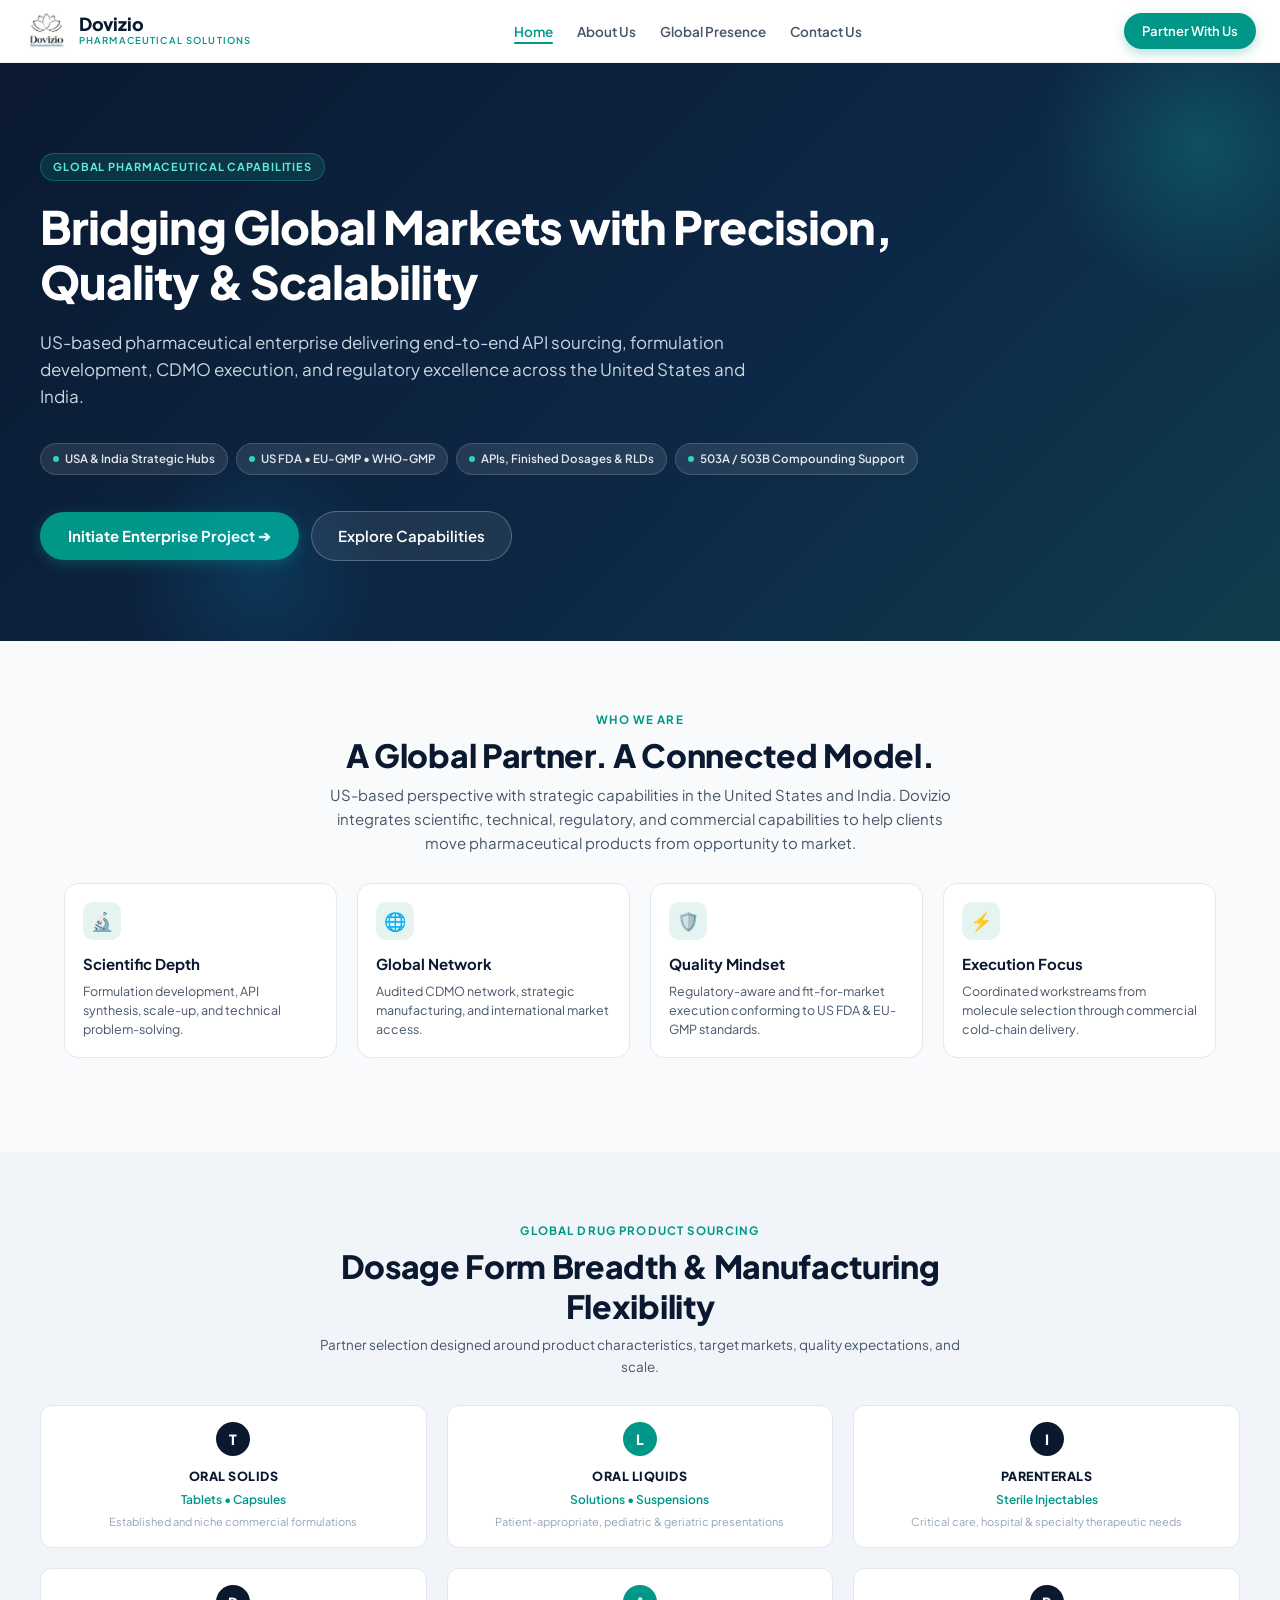
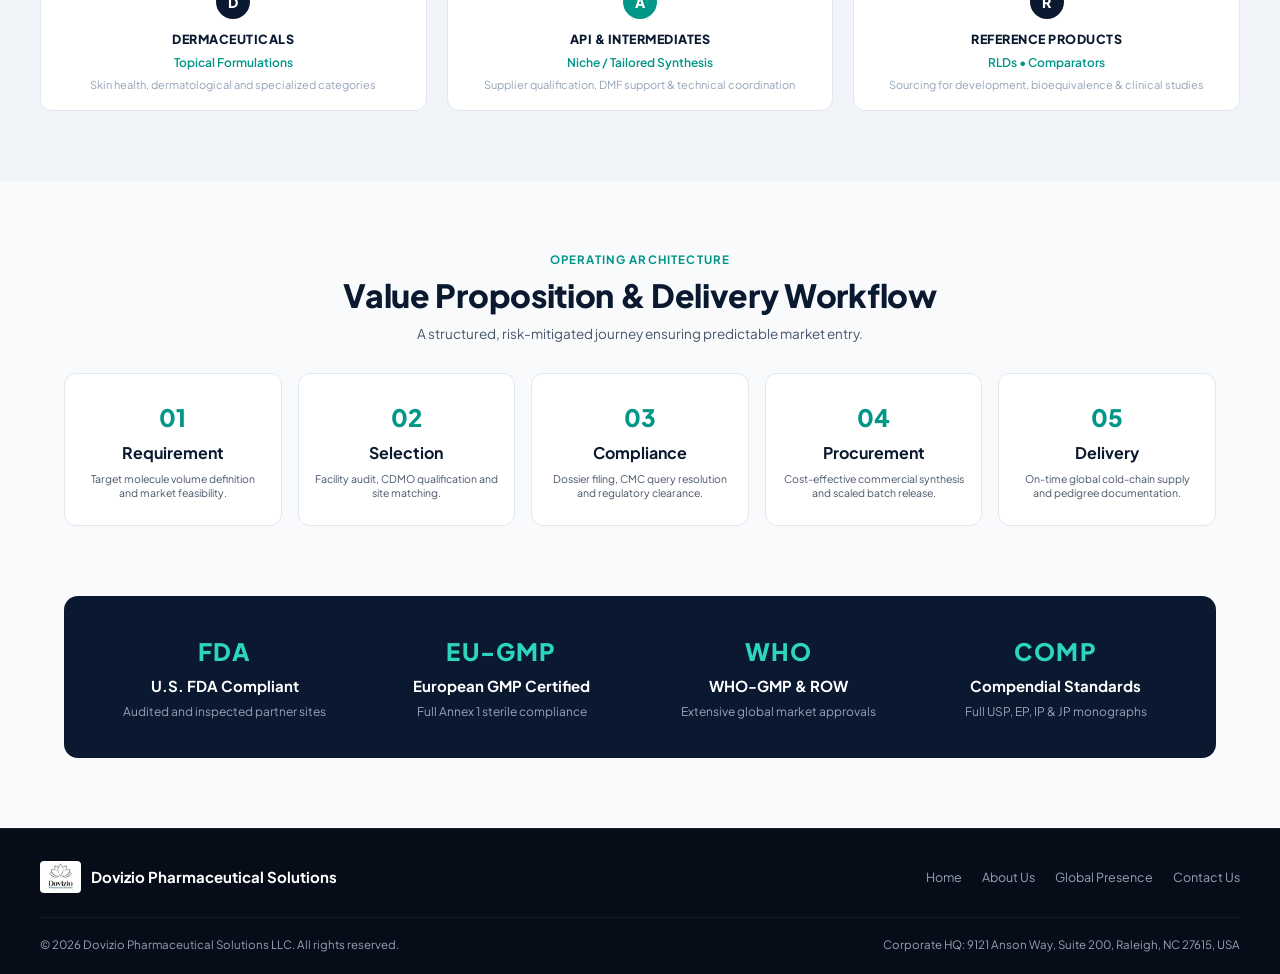
==== commit f91a0b2c: "feat: set home page as default entry index.html for GitHub Pages deployment" ====
--- a/index.html
+++ b/index.html
@@ -3,902 +3,228 @@
 <head>
   <meta charset="UTF-8">
   <meta name="viewport" content="width=device-width, initial-scale=1.0">
-  <title>Dovizio Pharmaceutical Solutions — Corporate Presentation & UI/UX Showcase</title>
+  <title>Dovizio Pharmaceutical Solutions — Precision, Quality & Scalability</title>
   <link rel="preconnect" href="https://fonts.googleapis.com">
   <link rel="preconnect" href="https://fonts.gstatic.com" crossorigin>
-  <link href="https://fonts.googleapis.com/css2?family=Plus+Jakarta+Sans:wght@300;400;500;600;700;800&family=Playfair+Display:ital,wght@0,600;0,700;1,600&display=swap" rel="stylesheet">
+  <link href="https://fonts.googleapis.com/css2?family=Plus+Jakarta+Sans:wght@300;400;500;600;700;800&display=swap" rel="stylesheet">
   <link rel="stylesheet" href="css/styles.css">
   <link rel="icon" type="image/png" href="assets/logo.png">
 </head>
 <body>
 
-  <!-- Top Studio Header / Presentation Toolbar -->
-  <header class="studio-header">
-    <div class="studio-brand">
-      <img src="assets/logo.png" alt="Dovizio Logo" class="studio-brand-logo">
-      <div class="studio-title">
-        <span>Dovizio Pharmaceutical Solutions</span>
-        <span class="studio-badge">Corporate Ver2 • 16:9 Showcase</span>
-      </div>
-    </div>
-
-    <!-- Mode Switcher & Controls -->
-    <div class="studio-controls">
-      <div class="mode-toggle">
-        <button id="canvasModeBtn" class="active" onclick="switchViewMode('canvas')">
-          <svg width="14" height="14" viewBox="0 0 24 24" fill="none" stroke="currentColor" stroke-width="2"><rect x="3" y="3" width="7" height="7"/><rect x="14" y="3" width="7" height="7"/><rect x="14" y="14" width="7" height="7"/><rect x="3" y="14" width="7" height="7"/></svg>
-          4-Screen Figma Canvas
-        </button>
-        <button id="singleModeBtn" onclick="switchViewMode('single')">
-          <svg width="14" height="14" viewBox="0 0 24 24" fill="none" stroke="currentColor" stroke-width="2"><rect x="3" y="3" width="18" height="18" rx="2"/></svg>
-          Interactive Fullscreen
-        </button>
-      </div>
-
-      <!-- Canvas Zoom Selection -->
-      <select id="zoomSelect" class="control-btn" onchange="setZoom(this.value)">
-        <option value="fit">Zoom: Auto Fit</option>
-        <option value="0.55">55% Scale</option>
-        <option value="0.75">75% Scale</option>
-        <option value="1.0" selected>100% Scale</option>
-      </select>
-
-      <!-- Quick Navigation Dropdown -->
-      <button class="control-btn" onclick="toggleFullscreenShowcase()" title="Presentation 16:9 Fullscreen">
-        <svg width="14" height="14" viewBox="0 0 24 24" fill="none" stroke="currentColor" stroke-width="2"><path d="M8 3H5a2 2 0 0 0-2 2v3m18 0V5a2 2 0 0 0-2-2h-3m0 18h3a2 2 0 0 0 2-2v-3M3 16v3a2 2 0 0 0 2 2h3"/></svg>
-        16:9 Presentation
-      </button>
-
-      <button class="control-btn" onclick="toggleDesignSystem()">
-        <svg width="14" height="14" viewBox="0 0 24 24" fill="none" stroke="currentColor" stroke-width="2"><circle cx="12" cy="12" r="10"/><path d="m4.93 4.93 4.24 4.24"/><path d="m14.83 9.17 4.24-4.24"/><path d="m14.83 14.83 4.24 4.24"/><path d="m9.17 14.83-4.24 4.24"/></svg>
-        Design Tokens
-      </button>
-    </div>
-  </header>
-
-  <!-- ==========================================================================
-       VIEW MODE 1: 4-SCREEN FIGMA PRESENTATION CANVAS (SIDE-BY-SIDE)
-       ========================================================================== -->
-  <main id="showcaseViewport" class="showcase-viewport">
-    <div class="showcase-meta-bar">
-      <div style="display:flex; align-items:center; gap:16px;">
-        <span style="color:#ffffff; font-weight:700;">Dovizio Brand Ecosystem</span>
-        <span>•</span>
-        <span>Color Palette: Calming Teal (#009688) & Deep Navy (#0A192F)</span>
-        <span>•</span>
-        <span>Figma Frame Specs: 4 Screens Side-by-Side (1920x1080 Aspect Grid)</span>
-      </div>
-      <div>
-        <span style="color:#2dd4bf; background:rgba(20,184,166,0.15); padding:4px 10px; border-radius:4px; font-weight:600; font-size:12px;">
-          US FDA • EU-GMP • WHO-GMP Certified Quality
-        </span>
-      </div>
-    </div>
-
-    <!-- 4 Screen Grid Container -->
-    <div id="showcaseGrid" class="showcase-grid">
-
-      <!-- ================= FRAME 1: HOME PAGE ================= -->
-      <section class="figma-frame" id="frame-home">
-        <div class="frame-titlebar">
-          <div class="frame-dots">
-            <span class="frame-dot red"></span>
-            <span class="frame-dot yellow"></span>
-            <span class="frame-dot green"></span>
-          </div>
-          <div class="frame-label">
-            <svg width="12" height="12" viewBox="0 0 24 24" fill="none" stroke="currentColor" stroke-width="2"><path d="m3 9 9-7 9 7v11a2 2 0 0 1-2 2H5a2 2 0 0 1-2-2z"/></svg>
-            01 / HOME — Strategic Enterprise Portal
-          </div>
-          <button class="frame-action-btn" onclick="loadSinglePage('home')">Expand Page ↗</button>
-        </div>
-
-        <div class="frame-scroll-content">
-          <!-- Navigation -->
-          <nav class="site-nav">
-            <div class="site-logo">
-              <img src="assets/logo.png" alt="Dovizio">
-              <div class="logo-text-wrap">
-                <span class="logo-brand-name">Dovizio</span>
-                <span class="logo-sub-name">Pharmaceutical Solutions</span>
-              </div>
-            </div>
-            <ul class="nav-links">
-              <li><a href="javascript:void(0)" class="active">Home</a></li>
-              <li><a href="javascript:void(0)" onclick="loadSinglePage('about')">About Us</a></li>
-              <li><a href="javascript:void(0)" onclick="loadSinglePage('global')">Global Presence</a></li>
-              <li><a href="javascript:void(0)" onclick="loadSinglePage('contact')">Contact</a></li>
-            </ul>
-            <a href="javascript:void(0)" onclick="loadSinglePage('contact')" class="nav-cta">Partner With Us</a>
-          </nav>
-
-          <!-- Hero Section (Slide 1) -->
-          <section class="hero-section">
-            <div class="hero-glow-1"></div>
-            <div class="hero-glow-2"></div>
-            <div class="hero-tag">Global Pharmaceutical Capabilities</div>
-            <h1 class="hero-title">Bridging Global Markets with Precision, Quality & Scalability</h1>
-            <p class="hero-subtitle">
-              US-based pharmaceutical enterprise delivering end-to-end API sourcing, formulation development, CDMO execution, and regulatory excellence.
-            </p>
-            <div class="hero-pills">
-              <div class="hero-pill"><span class="dot"></span> USA & India Strategic Hubs</div>
-              <div class="hero-pill"><span class="dot"></span> US FDA • EU-GMP • WHO-GMP</div>
-              <div class="hero-pill"><span class="dot"></span> APIs, Finished Dosages & RLDs</div>
-            </div>
-            <div class="hero-buttons">
-              <a href="javascript:void(0)" onclick="loadSinglePage('contact')" class="btn-primary">Initiate Project ➔</a>
-              <a href="javascript:void(0)" onclick="loadSinglePage('about')" class="btn-outline-white">Explore Model</a>
-            </div>
-          </section>
-
-          <!-- Enterprise Pillars (Slide 2) -->
-          <section class="section-wrap">
-            <div class="section-header">
-              <div class="section-subtitle">A Connected Model</div>
-              <h2 class="section-title">Scientific Depth to Market Execution</h2>
-              <p class="section-desc">Integrating scientific, regulatory, and commercial capabilities to move products from opportunity to commercialization.</p>
-            </div>
-            <div class="pillars-grid">
-              <div class="pillar-card">
-                <div class="pillar-icon-box">🔬</div>
-                <div class="pillar-title">Scientific Depth</div>
-                <p class="pillar-desc">Formulation development, API synthesis, process scale-up, and advanced technical problem-solving.</p>
-              </div>
-              <div class="pillar-card">
-                <div class="pillar-icon-box">🌐</div>
-                <div class="pillar-title">Global Network</div>
-                <p class="pillar-desc">Audited CDMO network, strategic manufacturing access, and worldwide commercial distribution.</p>
-              </div>
-              <div class="pillar-card">
-                <div class="pillar-icon-box">🛡️</div>
-                <div class="pillar-title">Quality Mindset</div>
-                <p class="pillar-desc">Rigorous regulatory-aware workflows adhering to US FDA, EU-GMP Annex 1, and compendial standards.</p>
-              </div>
-              <div class="pillar-card">
-                <div class="pillar-icon-box">⚡</div>
-                <div class="pillar-title">Execution Focus</div>
-                <p class="pillar-desc">Synchronized workstreams ensuring on-time tech transfer, dossier filing, and cold-chain delivery.</p>
-              </div>
-            </div>
-          </section>
-
-          <!-- Dosage Form Breadth (Slide 8) -->
-          <section class="section-wrap alt-bg">
-            <div class="section-header">
-              <div class="section-subtitle">Manufacturing Flexibility</div>
-              <h2 class="section-title">Dosage Form Breadth</h2>
-              <p class="section-desc">Designed around product characteristics, target markets, quality expectations, and scale.</p>
-            </div>
-            <div class="dosage-grid">
-              <div class="dosage-card" id="dosage-osd" onclick="selectDosageForm('osd')">
-                <div class="dosage-letter">T</div>
-                <div class="dosage-name">Oral Solids</div>
-                <div class="dosage-type">Tablets • Capsules</div>
-                <div class="dosage-sub">Established & niche formulations</div>
-              </div>
-              <div class="dosage-card" id="dosage-liq" onclick="selectDosageForm('liq')">
-                <div class="dosage-letter accent">L</div>
-                <div class="dosage-name">Oral Liquids</div>
-                <div class="dosage-type">Solutions • Suspensions</div>
-                <div class="dosage-sub">Patient-appropriate presentations</div>
-              </div>
-              <div class="dosage-card" id="dosage-par" onclick="selectDosageForm('par')">
-                <div class="dosage-letter">I</div>
-                <div class="dosage-name">Parenterals</div>
-                <div class="dosage-type">Sterile Injectables</div>
-                <div class="dosage-sub">Critical care & hospital specialty</div>
-              </div>
-              <div class="dosage-card" id="dosage-der" onclick="selectDosageForm('der')">
-                <div class="dosage-letter">D</div>
-                <div class="dosage-name">Dermaceuticals</div>
-                <div class="dosage-type">Topical Formulations</div>
-                <div class="dosage-sub">Skin health & dermatological lines</div>
-              </div>
-              <div class="dosage-card" id="dosage-api" onclick="selectDosageForm('api')">
-                <div class="dosage-letter accent">A</div>
-                <div class="dosage-name">APIs & Intermediates</div>
-                <div class="dosage-type">Niche / Tailored Synthesis</div>
-                <div class="dosage-sub">Supplier & technical coordination</div>
-              </div>
-              <div class="dosage-card" id="dosage-ref" onclick="selectDosageForm('ref')">
-                <div class="dosage-letter">R</div>
-                <div class="dosage-name">Reference Products</div>
-                <div class="dosage-type">RLDs • Comparators</div>
-                <div class="dosage-sub">Sourcing for BE studies & filings</div>
-              </div>
-            </div>
-          </section>
-
-          <!-- 5-Step Value Proposition Delivery Workflow (Slide 14) -->
-          <section class="section-wrap">
-            <div class="section-header">
-              <div class="section-subtitle">Operating Architecture</div>
-              <h2 class="section-title">Value Proposition & Delivery Workflow</h2>
-              <p class="section-desc">A transparent, coordinated 5-stage pathway from requirement to delivery.</p>
-            </div>
-            <div class="workflow-row">
-              <div class="workflow-step">
-                <div class="workflow-num">01</div>
-                <div class="workflow-label">Requirement</div>
-                <p class="workflow-desc">Target molecule volume, spec definition & market fit.</p>
-              </div>
-              <div class="workflow-step">
-                <div class="workflow-num">02</div>
-                <div class="workflow-label">Selection</div>
-                <p class="workflow-desc">CDMO facility audit, tech capability & site matching.</p>
-              </div>
-              <div class="workflow-step">
-                <div class="workflow-num">03</div>
-                <div class="workflow-label">Compliance</div>
-                <p class="workflow-desc">Dossier filing, CMC review & regulatory clearance.</p>
-              </div>
-              <div class="workflow-step">
-                <div class="workflow-num">04</div>
-                <div class="workflow-label">Procurement</div>
-                <p class="workflow-desc">Cost-effective synthesis & scaled manufacturing.</p>
-              </div>
-              <div class="workflow-step">
-                <div class="workflow-num">05</div>
-                <div class="workflow-label">Delivery</div>
-                <p class="workflow-desc">On-time global cold-chain supply & pedigree tracking.</p>
-              </div>
-            </div>
-          </section>
-
-          <!-- Compliance Strip (Slide 12) -->
-          <div style="padding: 0 24px 38px;">
-            <div class="compliance-strip">
-              <div>
-                <div class="compliance-badge-name">FDA</div>
-                <div class="compliance-badge-title">U.S. FDA Compliant</div>
-                <div class="compliance-badge-desc">Audited & inspected partner sites</div>
-              </div>
-              <div>
-                <div class="compliance-badge-name">EU-GMP</div>
-                <div class="compliance-badge-title">European GMP Certified</div>
-                <div class="compliance-badge-desc">Full Annex 1 sterile compliance</div>
-              </div>
-              <div>
-                <div class="compliance-badge-name">WHO</div>
-                <div class="compliance-badge-title">WHO-GMP & ROW</div>
-                <div class="compliance-badge-desc">Extensive global market approvals</div>
-              </div>
-              <div>
-                <div class="compliance-badge-name">COMP</div>
-                <div class="compliance-badge-title">Compendial Standards</div>
-                <div class="compliance-badge-desc">USP, EP, IP & JP monographs</div>
-              </div>
-            </div>
-          </div>
-        </div>
-      </section>
-
-      <!-- ================= FRAME 2: ABOUT US PAGE ================= -->
-      <section class="figma-frame" id="frame-about">
-        <div class="frame-titlebar">
-          <div class="frame-dots">
-            <span class="frame-dot red"></span>
-            <span class="frame-dot yellow"></span>
-            <span class="frame-dot green"></span>
-          </div>
-          <div class="frame-label">
-            <svg width="12" height="12" viewBox="0 0 24 24" fill="none" stroke="currentColor" stroke-width="2"><path d="M16 21v-2a4 4 0 0 0-4-4H6a4 4 0 0 0-4 4v2"/><circle cx="9" cy="7" r="4"/><path d="M22 21v-2a4 4 0 0 0-3-3.87"/><path d="M16 3.13a4 4 0 0 1 0 7.75"/></svg>
-            02 / ABOUT US — Purpose, Values & Science
-          </div>
-          <button class="frame-action-btn" onclick="loadSinglePage('about')">Expand Page ↗</button>
-        </div>
-
-        <div class="frame-scroll-content">
-          <!-- Navigation -->
-          <nav class="site-nav">
-            <div class="site-logo">
-              <img src="assets/logo.png" alt="Dovizio">
-              <div class="logo-text-wrap">
-                <span class="logo-brand-name">Dovizio</span>
-                <span class="logo-sub-name">Pharmaceutical Solutions</span>
-              </div>
-            </div>
-            <ul class="nav-links">
-              <li><a href="javascript:void(0)" onclick="loadSinglePage('home')">Home</a></li>
-              <li><a href="javascript:void(0)" class="active">About Us</a></li>
-              <li><a href="javascript:void(0)" onclick="loadSinglePage('global')">Global Presence</a></li>
-              <li><a href="javascript:void(0)" onclick="loadSinglePage('contact')">Contact</a></li>
-            </ul>
-            <a href="javascript:void(0)" onclick="loadSinglePage('contact')" class="nav-cta">Reach Us</a>
-          </nav>
-
-          <!-- About Header Banner -->
-          <section class="hero-section" style="padding: 44px 24px 36px;">
-            <div class="hero-glow-1"></div>
-            <div class="hero-tag">Enterprise Profile</div>
-            <h1 class="hero-title" style="font-size:26px;">US-Based Leadership with Seamless Global Reach</h1>
-            <p class="hero-subtitle">
-              Deep expertise spanning early development to commercialization across diverse regulatory bodies for complex APIs and finished dosage forms.
-            </p>
-            <div style="background:rgba(255,255,255,0.08); border-radius:10px; padding:12px 18px; display:inline-flex; align-items:center; gap:12px; border:1px solid rgba(255,255,255,0.15);">
-              <span style="font-size:24px; font-weight:900; color:#2dd4bf;">100+</span>
-              <span style="font-size:12px; color:#e2e8f0; line-height:1.4;">Years of combined pharmaceutical industry executive experience</span>
-            </div>
-          </section>
-
-          <!-- Guiding Purpose: Mission & Vision (Slide 3) -->
-          <section class="section-wrap">
-            <div class="section-header">
-              <div class="section-subtitle">Guiding Purpose</div>
-              <h2 class="section-title">Mission & Vision</h2>
-            </div>
-            <div class="mv-grid">
-              <div class="mv-card mission">
-                <span class="mv-tag">Our Mission</span>
-                <div class="mv-headline">Affordable Access | Global Outreach | Quality Medicines</div>
-                <p class="mv-text">
-                  Leading provider of affordable high-quality medicine worldwide, removing healthcare barriers through scientific innovation and reliable supply chains.
-                </p>
-              </div>
-              <div class="mv-card vision">
-                <span class="mv-tag">Our Vision</span>
-                <div class="mv-headline">Trusted Global Pharmaceutical Partner</div>
-                <p class="mv-text">
-                  Expanding universal access via scientific excellence, innovation, and an uncompromised quality mindset across all regulated and emerging markets.
-                </p>
-              </div>
-            </div>
-          </section>
-
-          <!-- Core Values (Slide 4) -->
-          <section class="section-wrap alt-bg">
-            <div class="section-header">
-              <div class="section-subtitle">Foundational Principles</div>
-              <h2 class="section-title">Our Core Values</h2>
-              <p class="section-desc">The principles that govern our scientific inquiries, commercial partnerships, and quality standards.</p>
-            </div>
-            <div class="values-grid">
-              <div class="value-card">
-                <span class="value-icon">❤️</span>
-                <div class="value-name">Health Equity</div>
-                <p class="value-desc">Advance global access to high-quality, life-saving medicines without compromise.</p>
-              </div>
-              <div class="value-card">
-                <span class="value-icon">⚡</span>
-                <div class="value-name">Agile Action</div>
-                <p class="value-desc">Responsive cross-functional collaboration and swift adaptation to supply demands.</p>
-              </div>
-              <div class="value-card">
-                <span class="value-icon">🧠</span>
-                <div class="value-name">Rigorous Thinking</div>
-                <p class="value-desc">Practical, evidence-based scientific problem-solving methodology.</p>
-              </div>
-              <div class="value-card">
-                <span class="value-icon">🎯</span>
-                <div class="value-name">Clear Execution</div>
-                <p class="value-desc">Transparent plans, decisive ownership, and verified delivery pathways.</p>
-              </div>
-            </div>
-          </section>
-
-          <!-- Technical Capabilities & Analytical Services (Slide 13) -->
-          <section class="section-wrap">
-            <div class="section-header">
-              <div class="section-subtitle">Technical Capabilities</div>
-              <h2 class="section-title">Analytical Testing & Technical Services</h2>
-            </div>
-            <div style="display:flex; flex-direction:column; gap:12px;">
-              <div style="background:#ffffff; border:1px solid #e2e8f0; border-left:4px solid var(--teal-primary); border-radius:10px; padding:16px 20px;">
-                <h4 style="font-size:14px; color:var(--navy-dark); margin-bottom:4px;">Analytical Method Development & Validation</h4>
-                <p style="font-size:12.5px; color:var(--text-secondary);">Complete stability testing under ICH guidelines, impurity profiling, and genotoxic impurity screening.</p>
-              </div>
-              <div style="background:#ffffff; border:1px solid #e2e8f0; border-left:4px solid var(--navy-dark); border-radius:10px; padding:16px 20px;">
-                <h4 style="font-size:14px; color:var(--navy-dark); margin-bottom:4px;">MOH Query Resolution</h4>
-                <p style="font-size:12.5px; color:var(--text-secondary);">Rapid, rigorous technical and regulatory responses to worldwide health authorities to accelerate approval timelines.</p>
-              </div>
-              <div style="background:#ffffff; border:1px solid #e2e8f0; border-left:4px solid var(--teal-light); border-radius:10px; padding:16px 20px;">
-                <h4 style="font-size:14px; color:var(--navy-dark); margin-bottom:4px;">Bioequivalence (BE) Studies</h4>
-                <p style="font-size:12.5px; color:var(--text-secondary);">End-to-end clinical study design, protocol oversight, bioanalytical assay qualification, and comprehensive statistical clinical reporting.</p>
-              </div>
-            </div>
-          </section>
-        </div>
-      </section>
-
-      <!-- ================= FRAME 3: GLOBAL PRESENCE PAGE ================= -->
-      <section class="figma-frame" id="frame-global">
-        <div class="frame-titlebar">
-          <div class="frame-dots">
-            <span class="frame-dot red"></span>
-            <span class="frame-dot yellow"></span>
-            <span class="frame-dot green"></span>
-          </div>
-          <div class="frame-label">
-            <svg width="12" height="12" viewBox="0 0 24 24" fill="none" stroke="currentColor" stroke-width="2"><circle cx="12" cy="12" r="10"/><path d="M12 2a14.5 14.5 0 0 0 0 20 14.5 14.5 0 0 0 0-20"/><path d="M2 12h20"/></svg>
-            03 / GLOBAL PRESENCE — Hubs & Distribution
-          </div>
-          <button class="frame-action-btn" onclick="loadSinglePage('global')">Expand Page ↗</button>
-        </div>
-
-        <div class="frame-scroll-content">
-          <!-- Navigation -->
-          <nav class="site-nav">
-            <div class="site-logo">
-              <img src="assets/logo.png" alt="Dovizio">
-              <div class="logo-text-wrap">
-                <span class="logo-brand-name">Dovizio</span>
-                <span class="logo-sub-name">Pharmaceutical Solutions</span>
-              </div>
-            </div>
-            <ul class="nav-links">
-              <li><a href="javascript:void(0)" onclick="loadSinglePage('home')">Home</a></li>
-              <li><a href="javascript:void(0)" onclick="loadSinglePage('about')">About Us</a></li>
-              <li><a href="javascript:void(0)" class="active">Global Presence</a></li>
-              <li><a href="javascript:void(0)" onclick="loadSinglePage('contact')">Contact</a></li>
-            </ul>
-            <a href="javascript:void(0)" onclick="loadSinglePage('contact')" class="nav-cta">Global Inquiries</a>
-          </nav>
-
-          <!-- Global Hero Banner -->
-          <section class="hero-section" style="padding: 44px 24px 36px;">
-            <div class="hero-glow-1"></div>
-            <div class="hero-tag">International Footprint</div>
-            <h1 class="hero-title" style="font-size:26px;">USA & India Strategic Hubs | Worldwide Reach</h1>
-            <p class="hero-subtitle">
-              Seamlessly linking North America, Europe, Latin America, the GCC/Middle East, and Africa with secure, compliant cold-chain supply networks.
-            </p>
-          </section>
-
-          <!-- Interactive World Map Section -->
-          <section class="section-wrap">
-            <div class="global-map-card">
-              <div style="display:flex; justify-content:space-between; align-items:center; margin-bottom:16px;">
-                <span style="font-size:14px; font-weight:700; color:#fff;">Interactive Operations Map</span>
-                <span style="font-size:11px; color:#2dd4bf;">● Click pins or hub cards below to inspect</span>
-              </div>
-              
-              <!-- SVG World Map Visualizer -->
-              <div class="map-svg-wrap">
-                <svg viewBox="0 0 1000 500" fill="none" xmlns="http://www.w3.org/2000/svg">
-                  <!-- Simplified World Landmasses -->
-                  <path d="M150 120 Q 200 100, 280 110 T 320 180 T 260 220 T 170 200 Z" fill="#1e293b" stroke="#334155" stroke-width="1.5"/>
-                  <path d="M220 250 Q 280 270, 270 360 T 220 420 T 190 320 Z" fill="#1e293b" stroke="#334155" stroke-width="1.5"/>
-                  <path d="M460 100 Q 550 80, 580 150 T 480 200 T 440 140 Z" fill="#1e293b" stroke="#334155" stroke-width="1.5"/>
-                  <path d="M480 210 Q 560 220, 550 340 T 490 390 T 450 280 Z" fill="#1e293b" stroke="#334155" stroke-width="1.5"/>
-                  <path d="M600 110 Q 750 90, 840 150 T 780 260 T 640 220 Z" fill="#1e293b" stroke="#334155" stroke-width="1.5"/>
-                  <path d="M650 230 Q 700 240, 710 320 T 660 330 Z" fill="#1e293b" stroke="#334155" stroke-width="1.5"/>
-                  <path d="M780 320 Q 880 310, 870 410 T 780 390 Z" fill="#1e293b" stroke="#334155" stroke-width="1.5"/>
-
-                  <!-- Connecting Supply Lines -->
-                  <path d="M 230 160 Q 430 110, 680 270" stroke="#14b8a6" stroke-width="2" stroke-dasharray="4 4" opacity="0.65"/>
-                  <path d="M 230 160 Q 360 120, 500 140" stroke="#14b8a6" stroke-width="1.5" stroke-dasharray="3 3" opacity="0.5"/>
-                  <path d="M 680 270 Q 590 280, 510 310" stroke="#14b8a6" stroke-width="1.5" stroke-dasharray="3 3" opacity="0.5"/>
-                  <path d="M 230 160 Q 220 220, 230 310" stroke="#14b8a6" stroke-width="1.5" stroke-dasharray="3 3" opacity="0.5"/>
-
-                  <!-- Interactive Pins -->
-                  <!-- Raleigh, USA -->
-                  <g class="map-pin" onclick="highlightHub('usa')">
-                    <circle cx="230" cy="160" r="16" fill="rgba(20,184,166,0.3)"/>
-                    <circle id="pin-usa" cx="230" cy="160" r="8" fill="#38bdf8"/>
-                    <text x="230" y="140" fill="#fff" font-size="11" font-weight="700" text-anchor="middle">USA HQ (Raleigh)</text>
-                  </g>
-
-                  <!-- India Strategic Hub -->
-                  <g class="map-pin" onclick="highlightHub('india')">
-                    <circle cx="680" cy="270" r="16" fill="rgba(20,184,166,0.3)"/>
-                    <circle id="pin-india" cx="680" cy="270" r="8" fill="#009688"/>
-                    <text x="680" y="250" fill="#fff" font-size="11" font-weight="700" text-anchor="middle">India R&D Hub</text>
-                  </g>
-
-                  <!-- Europe -->
-                  <g class="map-pin" onclick="highlightHub('europe')">
-                    <circle id="pin-europe" cx="500" cy="140" r="6" fill="#009688"/>
-                    <text x="500" y="125" fill="#cbd5e1" font-size="10" text-anchor="middle">Europe (EU-GMP)</text>
-                  </g>
-
-                  <!-- LATAM -->
-                  <g class="map-pin" onclick="highlightHub('latam')">
-                    <circle id="pin-latam" cx="230" cy="310" r="6" fill="#009688"/>
-                    <text x="230" y="335" fill="#cbd5e1" font-size="10" text-anchor="middle">LATAM</text>
-                  </g>
-
-                  <!-- GCC / Middle East -->
-                  <g class="map-pin" onclick="highlightHub('gcc')">
-                    <circle id="pin-gcc" cx="590" cy="210" r="6" fill="#009688"/>
-                    <text x="590" y="195" fill="#cbd5e1" font-size="10" text-anchor="middle">GCC / MENA</text>
-                  </g>
-
-                  <!-- Africa -->
-                  <g class="map-pin" onclick="highlightHub('africa')">
-                    <circle id="pin-africa" cx="510" cy="310" r="6" fill="#009688"/>
-                    <text x="510" y="335" fill="#cbd5e1" font-size="10" text-anchor="middle">Africa</text>
-                  </g>
-                </svg>
-              </div>
-            </div>
-
-            <!-- Hub Details Grid -->
-            <div class="hubs-grid">
-              <div class="hub-card primary" id="card-usa" onclick="highlightHub('usa')">
-                <div class="hub-flag">🇺🇸</div>
-                <div class="hub-name">USA Strategic Hub</div>
-                <div class="hub-role">Corporate HQ & Commercial Governance</div>
-                <p class="hub-details">
-                  Located in Raleigh, North Carolina. Manages US FDA DMF filings, commercial distribution, licensing partnerships, and 503A/503B specialized compounding pharmacy supplies.
-                </p>
-              </div>
-
-              <div class="hub-card primary" id="card-india" onclick="highlightHub('india')">
-                <div class="hub-flag">🇮🇳</div>
-                <div class="hub-name">India Strategic Hub</div>
-                <div class="hub-role">R&D, Formulation & CDMO Network</div>
-                <p class="hub-details">
-                  Coordinates scientific synthesis, API manufacturing, technical scale-up, WHO-GMP compliant audits, and direct supplier management across vetted CDMO partners.
-                </p>
-              </div>
-
-              <div class="hub-card" id="card-europe" onclick="highlightHub('europe')">
-                <div class="hub-flag">🇪🇺</div>
-                <div class="hub-name">Europe</div>
-                <div class="hub-role">EU-GMP & Annex 1 Compliance</div>
-                <p class="hub-details">
-                  Vetted sterile manufacturing sites adhering to strict Annex 1 requirements, CEP filings, and multi-country marketing authorization support.
-                </p>
-              </div>
-
-              <div class="hub-card" id="card-latam" onclick="highlightHub('latam')">
-                <div class="hub-flag">🌎</div>
-                <div class="hub-name">LATAM Markets</div>
-                <div class="hub-role">Regional Expansion & Dossiers</div>
-                <p class="hub-details">
-                  Registration dossier support, private-label commercialization, and fast-track market entry across Brazil, Mexico, Colombia, and Central America.
-                </p>
-              </div>
-
-              <div class="hub-card" id="card-gcc" onclick="highlightHub('gcc')">
-                <div class="hub-flag">🌍</div>
-                <div class="hub-name">GCC & Middle East</div>
-                <div class="hub-role">Hospital Tenders & In-Licensing</div>
-                <p class="hub-details">
-                  Specialty parenteral supply, institutional tenders, and commercial partner networks across Saudi Arabia, UAE, and GCC health ministries.
-                </p>
-              </div>
-
-              <div class="hub-card" id="card-africa" onclick="highlightHub('africa')">
-                <div class="hub-flag">🌍</div>
-                <div class="hub-name">Africa</div>
-                <div class="hub-role">Affordable Essential Medicines</div>
-                <p class="hub-details">
-                  Driving health equity by delivering affordable, high-demand oral solids and critical care therapeutics in collaboration with global health organizations.
-                </p>
-              </div>
-            </div>
-          </section>
-        </div>
-      </section>
-
-      <!-- ================= FRAME 4: CONTACT US PAGE ================= -->
-      <section class="figma-frame" id="frame-contact">
-        <div class="frame-titlebar">
-          <div class="frame-dots">
-            <span class="frame-dot red"></span>
-            <span class="frame-dot yellow"></span>
-            <span class="frame-dot green"></span>
-          </div>
-          <div class="frame-label">
-            <svg width="12" height="12" viewBox="0 0 24 24" fill="none" stroke="currentColor" stroke-width="2"><path d="M22 16.92v3a2 2 0 0 1-2.18 2 19.79 19.79 0 0 1-8.63-3.07 19.5 19.5 0 0 1-6-6 19.79 19.79 0 0 1-3.07-8.67A2 2 0 0 1 4.11 2h3a2 2 0 0 1 2 1.72 12.84 12.84 0 0 0 .7 2.81 2 2 0 0 1-.45 2.11L8.09 9.91a16 16 0 0 0 6 6l1.27-1.27a2 2 0 0 1 2.11-.45 12.84 12.84 0 0 0 2.81.7A2 2 0 0 1 22 16.92z"/></svg>
-            04 / CONTACT US — Inquiries & RFP Dispatch
-          </div>
-          <button class="frame-action-btn" onclick="loadSinglePage('contact')">Expand Page ↗</button>
-        </div>
-
-        <div class="frame-scroll-content">
-          <!-- Navigation -->
-          <nav class="site-nav">
-            <div class="site-logo">
-              <img src="assets/logo.png" alt="Dovizio">
-              <div class="logo-text-wrap">
-                <span class="logo-brand-name">Dovizio</span>
-                <span class="logo-sub-name">Pharmaceutical Solutions</span>
-              </div>
-            </div>
-            <ul class="nav-links">
-              <li><a href="javascript:void(0)" onclick="loadSinglePage('home')">Home</a></li>
-              <li><a href="javascript:void(0)" onclick="loadSinglePage('about')">About Us</a></li>
-              <li><a href="javascript:void(0)" onclick="loadSinglePage('global')">Global Presence</a></li>
-              <li><a href="javascript:void(0)" class="active">Contact</a></li>
-            </ul>
-            <a href="javascript:void(0)" class="nav-cta">Reach Us</a>
-          </nav>
-
-          <!-- Contact Header -->
-          <section class="hero-section" style="padding: 44px 24px 36px;">
-            <div class="hero-glow-1"></div>
-            <div class="hero-tag">Strategic Partnership</div>
-            <h1 class="hero-title" style="font-size:26px;">Let’s Build the Right Pharma Path</h1>
-            <p class="hero-subtitle">
-              Start with a product, a market, or a supply challenge — we coordinate the ecosystem toward a compliant commercial solution.
-            </p>
-          </section>
-
-          <!-- Contact Details & Form Layout -->
-          <section class="section-wrap">
-            <div class="contact-layout">
-
-              <!-- Contact Info Sidebar -->
-              <div class="contact-info-panel">
-                <div>
-                  <h3 style="color:#ffffff; font-size:18px; margin-bottom:16px;">Corporate Inquiries</h3>
-                  
-                  <div class="contact-item">
-                    <div class="contact-icon-box">📍</div>
-                    <div>
-                      <div class="contact-item-title">Global Headquarters</div>
-                      <div class="contact-item-value">9121 Anson Way, Suite 200<br>Raleigh, NC 27615, USA</div>
-                    </div>
-                  </div>
-
-                  <div class="contact-item">
-                    <div class="contact-icon-box">✉️</div>
-                    <div>
-                      <div class="contact-item-title">Business Development</div>
-                      <div class="contact-item-value">
-                        <a href="mailto:bd@doviziollc.com" class="contact-email-link">bd@doviziollc.com</a>
-                      </div>
-                      <div class="contact-emails-list">
-                        <a href="mailto:ninad@doviziollc.com" class="contact-email-link">ninad@doviziollc.com</a>
-                        <a href="mailto:chirag@doviziollc.com" class="contact-email-link">chirag@doviziollc.com</a>
-                        <a href="mailto:mshah@doviziollc.com" class="contact-email-link">mshah@doviziollc.com</a>
-                      </div>
-                    </div>
-                  </div>
-
-                  <div class="contact-item">
-                    <div class="contact-icon-box">📞</div>
-                    <div>
-                      <div class="contact-item-title">Telephone & WhatsApp</div>
-                      <div class="contact-item-value">
-                        <a href="tel:+919979895682" style="color:#fff;">+91-9979895682</a><br>
-                        <a href="tel:+1123456789" style="color:#cbd5e1; font-size:12px;">+1 (123) 456-7890</a>
-                      </div>
-                    </div>
-                  </div>
-
-                  <div class="contact-item">
-                    <div class="contact-icon-box">🌐</div>
-                    <div>
-                      <div class="contact-item-title">Official Domain</div>
-                      <div class="contact-item-value">
-                        <a href="https://www.doviziollc.com" target="_blank" class="contact-email-link">www.doviziollc.com</a>
-                      </div>
-                    </div>
-                  </div>
-                </div>
-
-                <div style="background:rgba(255,255,255,0.06); border-radius:10px; padding:14px; margin-top:20px; font-size:11.5px; color:#cbd5e1;">
-                  <strong style="color:#2dd4bf;">24-Hour Executive SLA:</strong> All enterprise inquiries are evaluated by our scientific & regulatory review board within 24 hours.
-                </div>
-              </div>
-
-              <!-- Interactive RFP / Contact Form -->
-              <div class="contact-form-panel">
-                <h3 style="color:var(--navy-dark); font-size:18px; margin-bottom:6px;">Initiate a Consultation / RFP</h3>
-                <p style="font-size:12.5px; color:var(--text-secondary); margin-bottom:20px;">
-                  Tell us about your target molecule, dosage format, or target regulatory geography.
-                </p>
-
-                <form onsubmit="handleInquirySubmit(event)">
-                  <div class="form-row">
-                    <div class="form-group">
-                      <label class="form-label">Full Name *</label>
-                      <input type="text" name="fullName" class="form-input" placeholder="e.g. Dr. Alex Mercer" required>
-                    </div>
-                    <div class="form-group">
-                      <label class="form-label">Company / Enterprise *</label>
-                      <input type="text" name="company" class="form-input" placeholder="e.g. Biopharma Labs" required>
-                    </div>
-                  </div>
-
-                  <div class="form-row">
-                    <div class="form-group">
-                      <label class="form-label">Work Email *</label>
-                      <input type="email" name="email" class="form-input" placeholder="alex@company.com" required>
-                    </div>
-                    <div class="form-group">
-                      <label class="form-label">Target Region *</label>
-                      <select name="region" class="form-select" required>
-                        <option value="USA">United States (FDA / 503A / 503B)</option>
-                        <option value="Europe">Europe (EU-GMP)</option>
-                        <option value="India">India (R&D / Synthesis)</option>
-                        <option value="LATAM">Latin America</option>
-                        <option value="GCC">GCC / Middle East</option>
-                        <option value="Africa">Africa</option>
-                      </select>
-                    </div>
-                  </div>
-
-                  <div class="form-group">
-                    <label class="form-label">Inquiry Track *</label>
-                    <select name="inquiryType" class="form-select" required>
-                      <option value="API Sourcing & DMF Support">API Sourcing & DMF Filing Support</option>
-                      <option value="Formulation & Tech Transfer">Formulation R&D & Technology Transfer</option>
-                      <option value="CDMO / CMO Manufacturing">CDMO / CMO Manufacturing Network</option>
-                      <option value="RLD & Comparator Sourcing">RLD & Reference Comparator Sourcing</option>
-                      <option value="White-Label & Dossier Licensing">White-Label & Dossier Licensing</option>
-                      <option value="Analytical & BE Studies">Analytical Method Validation & BE Studies</option>
-                    </select>
-                  </div>
-
-                  <div class="form-group">
-                    <label class="form-label">Project Scope & Requirements</label>
-                    <textarea name="notes" class="form-textarea" rows="3" placeholder="Provide molecule details, target volume, batch size, or regulatory timelines..."></textarea>
-                  </div>
-
-                  <button type="submit" class="btn-primary" style="width:100%; justify-content:center; padding:12px;">
-                    Submit Enterprise Inquiry ➔
-                  </button>
-                </form>
-              </div>
-
-            </div>
-          </section>
-
-          <!-- Footer Component -->
-          <footer class="site-footer">
-            <div class="footer-top">
-              <div class="footer-brand">
-                <img src="assets/logo.png" alt="Dovizio">
-                <span style="font-weight:700; color:#fff; font-size:13px;">Dovizio Pharmaceutical Solutions</span>
-              </div>
-              <ul class="footer-links">
-                <li><a href="javascript:void(0)" onclick="loadSinglePage('home')">Home</a></li>
-                <li><a href="javascript:void(0)" onclick="loadSinglePage('about')">About Us</a></li>
-                <li><a href="javascript:void(0)" onclick="loadSinglePage('global')">Global Presence</a></li>
-                <li><a href="javascript:void(0)" onclick="loadSinglePage('contact')">Contact Us</a></li>
-              </ul>
-            </div>
-            <div class="footer-bottom">
-              <span>© 2026 Dovizio Pharmaceutical Solutions LLC. All rights reserved.</span>
-              <span>Raleigh, NC, USA • Strategic Global Hubs</span>
-            </div>
-          </footer>
-        </div>
-      </section>
-
-    </div>
-  </main>
-
-  <!-- ==========================================================================
-       VIEW MODE 2: INTERACTIVE SINGLE PAGE EXPERIENCE
-       ========================================================================== -->
-  <div id="singlePageContainer" style="display:none; min-height:100vh;">
-    <!-- Single Mode Persistent Header -->
-    <header class="site-nav" style="border-bottom: 1px solid #e2e8f0;">
-      <div class="site-logo">
+  <!-- Global Header Navigation -->
+  <nav class="site-nav">
+    <div class="site-logo">
+      <a href="home.html" style="display:flex; align-items:center; gap:10px;">
         <img src="assets/logo.png" alt="Dovizio">
         <div class="logo-text-wrap">
           <span class="logo-brand-name">Dovizio</span>
           <span class="logo-sub-name">Pharmaceutical Solutions</span>
         </div>
-      </div>
-      <ul class="nav-links">
-        <li><a href="javascript:void(0)" class="single-nav-link active" data-target="home" onclick="loadSinglePage('home')">Home</a></li>
-        <li><a href="javascript:void(0)" class="single-nav-link" data-target="about" onclick="loadSinglePage('about')">About Us</a></li>
-        <li><a href="javascript:void(0)" class="single-nav-link" data-target="global" onclick="loadSinglePage('global')">Global Presence</a></li>
-        <li><a href="javascript:void(0)" class="single-nav-link" data-target="contact" onclick="loadSinglePage('contact')">Contact Us</a></li>
-      </ul>
-      <div style="display:flex; align-items:center; gap:12px;">
-        <button onclick="switchViewMode('canvas')" class="control-btn" style="background:#0a192f; color:#fff; border:none;">
-          ⬅ Back to 4-Page Canvas
-        </button>
-        <a href="javascript:void(0)" onclick="loadSinglePage('contact')" class="nav-cta">Get In Touch</a>
-      </div>
-    </header>
-
-    <!-- Individual Page Containers -->
-    <div id="single-home" class="single-page-view" style="display:block;">
-      <!-- Content cloned or dynamically referenced from Frame 1 -->
-      <div id="homePageFullContent"></div>
-    </div>
-
-    <div id="single-about" class="single-page-view" style="display:none;">
-      <div id="aboutPageFullContent"></div>
-    </div>
-
-    <div id="single-global" class="single-page-view" style="display:none;">
-      <div id="globalPageFullContent"></div>
-    </div>
-
-    <div id="single-contact" class="single-page-view" style="display:none;">
-      <div id="contactPageFullContent"></div>
-    </div>
-  </div>
-
-  <!-- ==========================================================================
-       DESIGN SYSTEM TOKENS DRAWER
-       ========================================================================== -->
-  <aside id="dsDrawer" class="ds-drawer">
-    <div style="display:flex; justify-content:space-between; align-items:center; margin-bottom:20px;">
-      <h3 style="color:#ffffff; font-size:16px;">Design System Tokens</h3>
-      <button onclick="toggleDesignSystem()" style="color:#94a3b8; font-size:18px;">✕</button>
-    </div>
-
-    <h4 style="font-size:12px; color:#2dd4bf; text-transform:uppercase; letter-spacing:0.08em; margin-bottom:10px;">Primary Palette</h4>
-    <div class="ds-swatch" style="background:#009688; color:#fff;" onclick="copyColor('#009688', this)">
-      <span>Calming Teal</span>
-      <code>#009688</code>
-    </div>
-    <div class="ds-swatch" style="background:#0d9488; color:#fff;" onclick="copyColor('#0d9488', this)">
-      <span>Deep Teal</span>
-      <code>#0D9488</code>
-    </div>
-    <div class="ds-swatch" style="background:#14b8a6; color:#0a192f;" onclick="copyColor('#14b8a6', this)">
-      <span>Vibrant Teal</span>
-      <code>#14B8A6</code>
-    </div>
-    <div class="ds-swatch" style="background:#0a192f; color:#fff; border:1px solid #1e293b;" onclick="copyColor('#0a192f', this)">
-      <span>Authoritative Navy</span>
-      <code>#0A192F</code>
-    </div>
-    <div class="ds-swatch" style="background:#e6f4f1; color:#0a192f;" onclick="copyColor('#e6f4f1', this)">
-      <span>Soft Mint Surface</span>
-      <code>#E6F4F1</code>
-    </div>
-    <div class="ds-swatch" style="background:#ffffff; color:#0f172a; border:1px solid #cbd5e1;" onclick="copyColor('#ffffff', this)">
-      <span>Warm Whitespace</span>
-      <code>#FFFFFF</code>
-    </div>
-
-    <h4 style="font-size:12px; color:#2dd4bf; text-transform:uppercase; letter-spacing:0.08em; margin:20px 0 10px;">Typography & Weights</h4>
-    <div style="font-size:12px; color:#cbd5e1; line-height:1.7;">
-      <strong>Display:</strong> Plus Jakarta Sans Bold / 800<br>
-      <strong>Body:</strong> Plus Jakarta Sans Regular / 400<br>
-      <strong>Accents:</strong> Letter-spacing +0.06em, Upper-case<br>
-      <strong>Contrast:</strong> WCAG AAA Accessible on Navy & Teal
-    </div>
-
-    <h4 style="font-size:12px; color:#2dd4bf; text-transform:uppercase; letter-spacing:0.08em; margin:20px 0 10px;">Regulatory Certifications</h4>
-    <div style="font-size:12px; color:#cbd5e1; line-height:1.7;">
-      ✓ US FDA audited partner sites<br>
-      ✓ EU-GMP certified Annex 1 sterile lines<br>
-      ✓ WHO-GMP global registrations<br>
-      ✓ USP, EP, IP & JP compendial monographs
-    </div>
-  </aside>
-
-  <!-- ==========================================================================
-       SUBMISSION CONFIRMATION MODAL
-       ========================================================================== -->
-  <div id="confirmModal" class="modal-overlay">
-    <div class="modal-box">
-      <div style="width:54px; height:54px; background:#e6f4f1; color:#009688; border-radius:50%; display:flex; align-items:center; justify-content:center; font-size:24px; margin:0 auto 16px;">
-        ✓
-      </div>
-      <h3 style="color:var(--navy-dark); font-size:20px; margin-bottom:8px;">Inquiry Successfully Dispatched</h3>
-      <p style="font-size:13px; color:var(--text-secondary); margin-bottom:14px;">
-        Thank you, <span id="modalLeadName" style="font-weight:700; color:var(--navy-dark);">Partner</span>. Your inquiry reference is:
+      </a>
+    </div>
+    <ul class="nav-links">
+      <li><a href="home.html" class="active">Home</a></li>
+      <li><a href="about.html">About Us</a></li>
+      <li><a href="global-presence.html">Global Presence</a></li>
+      <li><a href="contact.html">Contact Us</a></li>
+    </ul>
+    <div style="display:flex; align-items:center; gap:10px;">
+      <a href="contact.html" class="nav-cta">Partner With Us</a>
+    </div>
+  </nav>
+
+  <!-- Hero Section -->
+  <section class="hero-section" style="padding: 90px 40px 80px;">
+    <div class="hero-glow-1"></div>
+    <div class="hero-glow-2"></div>
+    <div style="max-width: 1200px; margin: 0 auto;">
+      <div class="hero-tag">Global Pharmaceutical Capabilities</div>
+      <h1 class="hero-title" style="font-size: 46px; max-width: 880px; margin-bottom: 20px;">
+        Bridging Global Markets with Precision, Quality & Scalability
+      </h1>
+      <p class="hero-subtitle" style="font-size: 17px; max-width: 720px; margin-bottom: 32px;">
+        US-based pharmaceutical enterprise delivering end-to-end API sourcing, formulation development, CDMO execution, and regulatory excellence across the United States and India.
       </p>
-      <div style="background:#f1f5f9; padding:8px 14px; border-radius:6px; font-weight:800; font-size:16px; color:var(--teal-primary); letter-spacing:0.05em; margin-bottom:16px; display:inline-block;" id="modalRefNum">
-        DVZ-100293
-      </div>
-      <div id="modalSummary" style="font-size:12px; color:var(--text-secondary); line-height:1.6; text-align:left; background:#fafafa; border:1px solid #e2e8f0; border-radius:8px; padding:12px; margin-bottom:20px;">
-      </div>
-      <button onclick="closeModal()" class="btn-primary" style="width:100%; justify-content:center;">
-        Return to Presentation
-      </button>
-    </div>
-  </div>
+      <div class="hero-pills" style="margin-bottom: 36px;">
+        <div class="hero-pill"><span class="dot"></span> USA & India Strategic Hubs</div>
+        <div class="hero-pill"><span class="dot"></span> US FDA • EU-GMP • WHO-GMP</div>
+        <div class="hero-pill"><span class="dot"></span> APIs, Finished Dosages & RLDs</div>
+        <div class="hero-pill"><span class="dot"></span> 503A / 503B Compounding Support</div>
+      </div>
+      <div class="hero-buttons">
+        <a href="contact.html" class="btn-primary" style="font-size:15px; padding:12px 28px;">Initiate Enterprise Project ➔</a>
+        <a href="about.html" class="btn-outline-white" style="font-size:15px; padding:12px 26px;">Explore Capabilities</a>
+      </div>
+    </div>
+  </section>
+
+  <!-- Strategic Pillars (Slide 2) -->
+  <section class="section-wrap" style="max-width: 1200px; margin: 0 auto; padding: 70px 24px;">
+    <div class="section-header">
+      <div class="section-subtitle">Who We Are</div>
+      <h2 class="section-title" style="font-size: 32px;">A Global Partner. A Connected Model.</h2>
+      <p class="section-desc" style="max-width: 680px; margin: 0 auto; font-size: 15px;">
+        US-based perspective with strategic capabilities in the United States and India. Dovizio integrates scientific, technical, regulatory, and commercial capabilities to help clients move pharmaceutical products from opportunity to market.
+      </p>
+    </div>
+    <div class="pillars-grid" style="grid-template-columns: repeat(4, 1fr); gap: 20px;">
+      <div class="pillar-card">
+        <div class="pillar-icon-box">🔬</div>
+        <div class="pillar-title">Scientific Depth</div>
+        <p class="pillar-desc">Formulation development, API synthesis, scale-up, and technical problem-solving.</p>
+      </div>
+      <div class="pillar-card">
+        <div class="pillar-icon-box">🌐</div>
+        <div class="pillar-title">Global Network</div>
+        <p class="pillar-desc">Audited CDMO network, strategic manufacturing, and international market access.</p>
+      </div>
+      <div class="pillar-card">
+        <div class="pillar-icon-box">🛡️</div>
+        <div class="pillar-title">Quality Mindset</div>
+        <p class="pillar-desc">Regulatory-aware and fit-for-market execution conforming to US FDA & EU-GMP standards.</p>
+      </div>
+      <div class="pillar-card">
+        <div class="pillar-icon-box">⚡</div>
+        <div class="pillar-title">Execution Focus</div>
+        <p class="pillar-desc">Coordinated workstreams from molecule selection through commercial cold-chain delivery.</p>
+      </div>
+    </div>
+  </section>
+
+  <!-- Dosage Form Breadth & Manufacturing Flexibility (Slide 8) -->
+  <section class="section-wrap alt-bg" style="padding: 70px 24px;">
+    <div style="max-width: 1200px; margin: 0 auto;">
+      <div class="section-header">
+        <div class="section-subtitle">Global Drug Product Sourcing</div>
+        <h2 class="section-title" style="font-size: 32px;">Dosage Form Breadth & Manufacturing Flexibility</h2>
+        <p class="section-desc">Partner selection designed around product characteristics, target markets, quality expectations, and scale.</p>
+      </div>
+      <div class="dosage-grid" style="grid-template-columns: repeat(3, 1fr); gap: 20px;">
+        <div class="dosage-card">
+          <div class="dosage-letter">T</div>
+          <div class="dosage-name">Oral Solids</div>
+          <div class="dosage-type">Tablets • Capsules</div>
+          <div class="dosage-sub">Established and niche commercial formulations</div>
+        </div>
+        <div class="dosage-card">
+          <div class="dosage-letter accent">L</div>
+          <div class="dosage-name">Oral Liquids</div>
+          <div class="dosage-type">Solutions • Suspensions</div>
+          <div class="dosage-sub">Patient-appropriate, pediatric & geriatric presentations</div>
+        </div>
+        <div class="dosage-card">
+          <div class="dosage-letter">I</div>
+          <div class="dosage-name">Parenterals</div>
+          <div class="dosage-type">Sterile Injectables</div>
+          <div class="dosage-sub">Critical care, hospital & specialty therapeutic needs</div>
+        </div>
+        <div class="dosage-card">
+          <div class="dosage-letter">D</div>
+          <div class="dosage-name">Dermaceuticals</div>
+          <div class="dosage-type">Topical Formulations</div>
+          <div class="dosage-sub">Skin health, dermatological and specialized categories</div>
+        </div>
+        <div class="dosage-card">
+          <div class="dosage-letter accent">A</div>
+          <div class="dosage-name">API & Intermediates</div>
+          <div class="dosage-type">Niche / Tailored Synthesis</div>
+          <div class="dosage-sub">Supplier qualification, DMF support & technical coordination</div>
+        </div>
+        <div class="dosage-card">
+          <div class="dosage-letter">R</div>
+          <div class="dosage-name">Reference Products</div>
+          <div class="dosage-type">RLDs • Comparators</div>
+          <div class="dosage-sub">Sourcing for development, bioequivalence & clinical studies</div>
+        </div>
+      </div>
+    </div>
+  </section>
+
+  <!-- 5-Stage Value Proposition Workflow (Slide 14) -->
+  <section class="section-wrap" style="max-width: 1200px; margin: 0 auto; padding: 70px 24px;">
+    <div class="section-header">
+      <div class="section-subtitle">Operating Architecture</div>
+      <h2 class="section-title" style="font-size: 32px;">Value Proposition & Delivery Workflow</h2>
+      <p class="section-desc">A structured, risk-mitigated journey ensuring predictable market entry.</p>
+    </div>
+    <div class="workflow-row" style="gap: 16px;">
+      <div class="workflow-step" style="padding: 24px 16px;">
+        <div class="workflow-num" style="font-size: 24px;">01</div>
+        <div class="workflow-label" style="font-size: 16px;">Requirement</div>
+        <p class="workflow-desc">Target molecule volume definition and market feasibility.</p>
+      </div>
+      <div class="workflow-step" style="padding: 24px 16px;">
+        <div class="workflow-num" style="font-size: 24px;">02</div>
+        <div class="workflow-label" style="font-size: 16px;">Selection</div>
+        <p class="workflow-desc">Facility audit, CDMO qualification and site matching.</p>
+      </div>
+      <div class="workflow-step" style="padding: 24px 16px;">
+        <div class="workflow-num" style="font-size: 24px;">03</div>
+        <div class="workflow-label" style="font-size: 16px;">Compliance</div>
+        <p class="workflow-desc">Dossier filing, CMC query resolution and regulatory clearance.</p>
+      </div>
+      <div class="workflow-step" style="padding: 24px 16px;">
+        <div class="workflow-num" style="font-size: 24px;">04</div>
+        <div class="workflow-label" style="font-size: 16px;">Procurement</div>
+        <p class="workflow-desc">Cost-effective commercial synthesis and scaled batch release.</p>
+      </div>
+      <div class="workflow-step" style="padding: 24px 16px;">
+        <div class="workflow-num" style="font-size: 24px;">05</div>
+        <div class="workflow-label" style="font-size: 16px;">Delivery</div>
+        <p class="workflow-desc">On-time global cold-chain supply and pedigree documentation.</p>
+      </div>
+    </div>
+  </section>
+
+  <!-- Global Compliance Strip (Slide 12) -->
+  <section style="max-width: 1200px; margin: 0 auto 70px; padding: 0 24px;">
+    <div class="compliance-strip" style="padding: 36px 30px;">
+      <div>
+        <div class="compliance-badge-name" style="font-size: 24px;">FDA</div>
+        <div class="compliance-badge-title" style="font-size: 15px;">U.S. FDA Compliant</div>
+        <div class="compliance-badge-desc" style="font-size: 12px;">Audited and inspected partner sites</div>
+      </div>
+      <div>
+        <div class="compliance-badge-name" style="font-size: 24px;">EU-GMP</div>
+        <div class="compliance-badge-title" style="font-size: 15px;">European GMP Certified</div>
+        <div class="compliance-badge-desc" style="font-size: 12px;">Full Annex 1 sterile compliance</div>
+      </div>
+      <div>
+        <div class="compliance-badge-name" style="font-size: 24px;">WHO</div>
+        <div class="compliance-badge-title" style="font-size: 15px;">WHO-GMP & ROW</div>
+        <div class="compliance-badge-desc" style="font-size: 12px;">Extensive global market approvals</div>
+      </div>
+      <div>
+        <div class="compliance-badge-name" style="font-size: 24px;">COMP</div>
+        <div class="compliance-badge-title" style="font-size: 15px;">Compendial Standards</div>
+        <div class="compliance-badge-desc" style="font-size: 12px;">Full USP, EP, IP & JP monographs</div>
+      </div>
+    </div>
+  </section>
+
+  <!-- Footer -->
+  <footer class="site-footer">
+    <div style="max-width: 1200px; margin: 0 auto;">
+      <div class="footer-top">
+        <div class="footer-brand">
+          <img src="assets/logo.png" alt="Dovizio">
+          <span style="font-weight:700; color:#fff; font-size:15px;">Dovizio Pharmaceutical Solutions</span>
+        </div>
+        <ul class="footer-links">
+          <li><a href="home.html">Home</a></li>
+          <li><a href="about.html">About Us</a></li>
+          <li><a href="global-presence.html">Global Presence</a></li>
+          <li><a href="contact.html">Contact Us</a></li>
+        </ul>
+      </div>
+      <div class="footer-bottom">
+        <span>© 2026 Dovizio Pharmaceutical Solutions LLC. All rights reserved.</span>
+        <span>Corporate HQ: 9121 Anson Way, Suite 200, Raleigh, NC 27615, USA</span>
+      </div>
+    </div>
+  </footer>
 
   <script src="js/main.js"></script>
-  <script>
-    // Copy content to single page containers on initial load
-    document.addEventListener('DOMContentLoaded', () => {
-      const homeContent = document.querySelector('#frame-home .frame-scroll-content')?.innerHTML;
-      const aboutContent = document.querySelector('#frame-about .frame-scroll-content')?.innerHTML;
-      const globalContent = document.querySelector('#frame-global .frame-scroll-content')?.innerHTML;
-      const contactContent = document.querySelector('#frame-contact .frame-scroll-content')?.innerHTML;
-
-      if (homeContent) document.getElementById('homePageFullContent').innerHTML = homeContent;
-      if (aboutContent) document.getElementById('aboutPageFullContent').innerHTML = aboutContent;
-      if (globalContent) document.getElementById('globalPageFullContent').innerHTML = globalContent;
-      if (contactContent) document.getElementById('contactPageFullContent').innerHTML = contactContent;
-    });
-  </script>
 </body>
 </html>
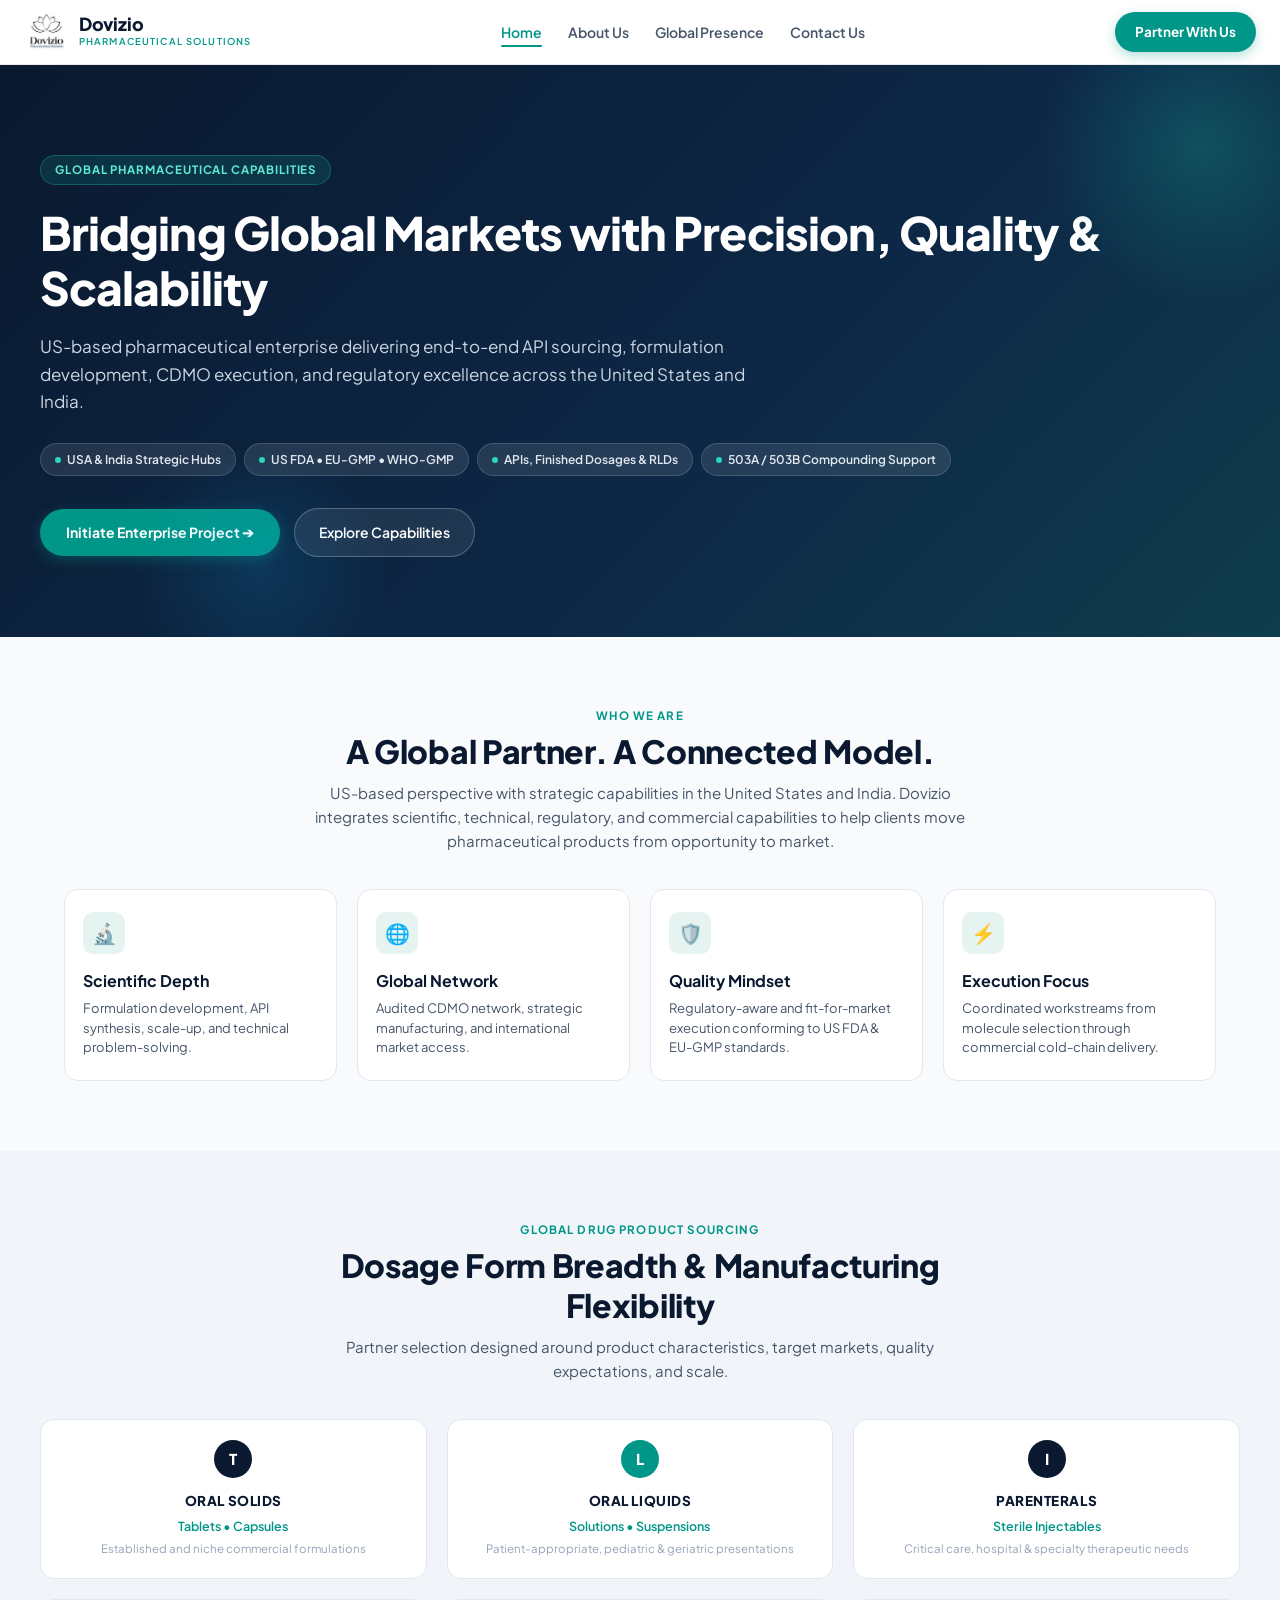
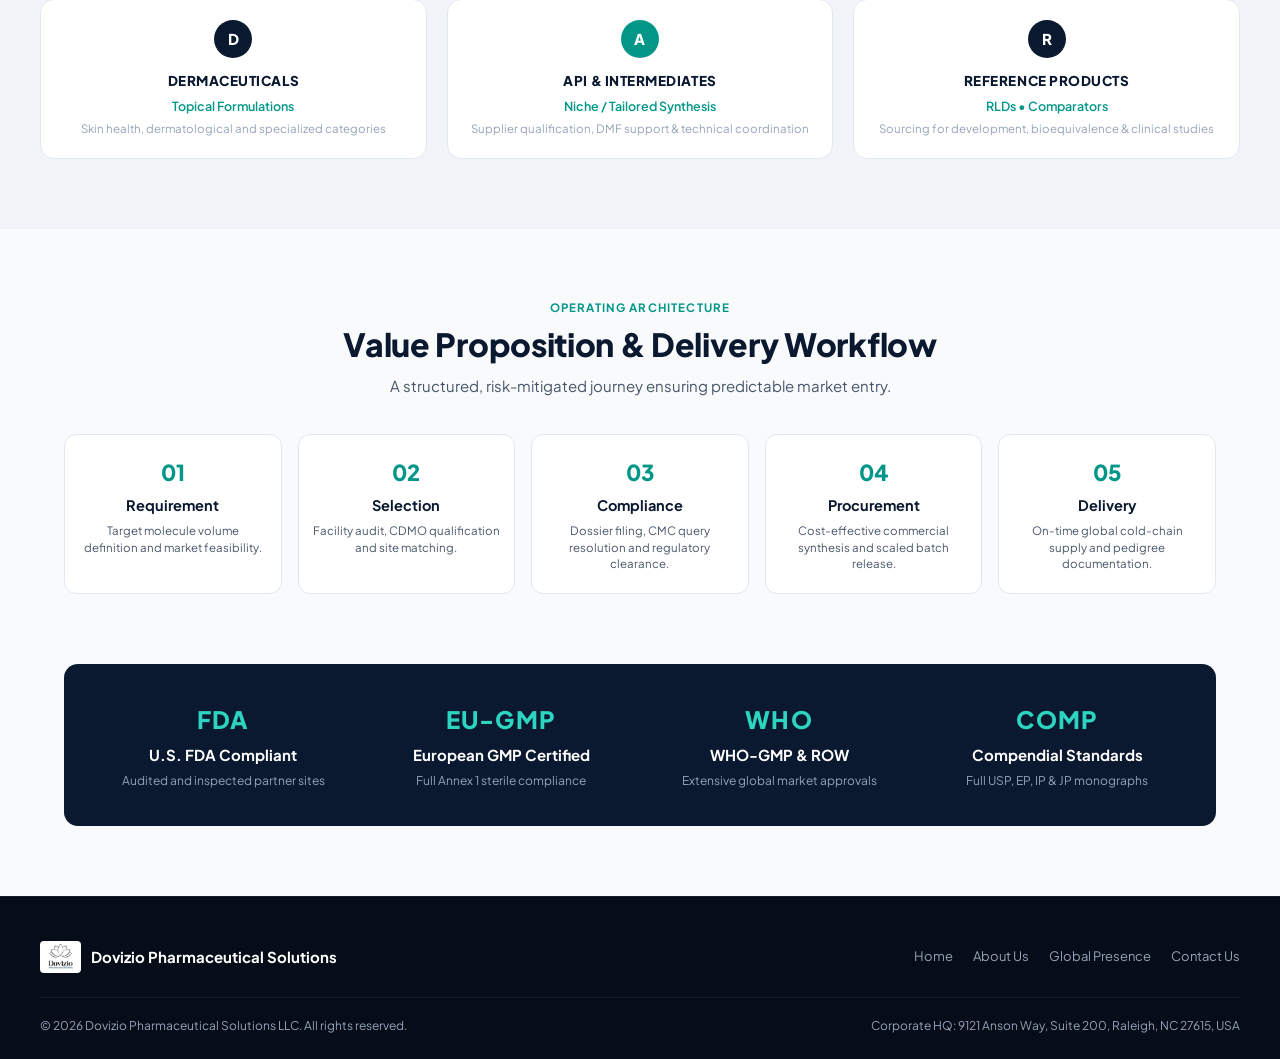
==== commit 15b73f10: "feat: make website fully mobile, tablet, and iPad friendly with responsive drawer navigation and flu" ====
--- a/index.html
+++ b/index.html
@@ -2,7 +2,7 @@
 <html lang="en">
 <head>
   <meta charset="UTF-8">
-  <meta name="viewport" content="width=device-width, initial-scale=1.0">
+  <meta name="viewport" content="width=device-width, initial-scale=1.0, maximum-scale=5.0">
   <title>Dovizio Pharmaceutical Solutions — Precision, Quality & Scalability</title>
   <link rel="preconnect" href="https://fonts.googleapis.com">
   <link rel="preconnect" href="https://fonts.gstatic.com" crossorigin>
@@ -15,60 +15,100 @@
   <!-- Global Header Navigation -->
   <nav class="site-nav">
     <div class="site-logo">
-      <a href="home.html" style="display:flex; align-items:center; gap:10px;">
-        <img src="assets/logo.png" alt="Dovizio">
+      <a href="home.html" class="site-logo-link">
+        <img src="assets/logo.png" alt="Dovizio Logo" class="logo-img">
         <div class="logo-text-wrap">
           <span class="logo-brand-name">Dovizio</span>
           <span class="logo-sub-name">Pharmaceutical Solutions</span>
         </div>
       </a>
     </div>
+
+    <!-- Desktop Navigation Links -->
     <ul class="nav-links">
       <li><a href="home.html" class="active">Home</a></li>
       <li><a href="about.html">About Us</a></li>
       <li><a href="global-presence.html">Global Presence</a></li>
       <li><a href="contact.html">Contact Us</a></li>
     </ul>
-    <div style="display:flex; align-items:center; gap:10px;">
-      <a href="contact.html" class="nav-cta">Partner With Us</a>
+
+    <!-- Action & Hamburger Toggle -->
+    <div class="nav-actions">
+      <a href="contact.html" class="nav-cta nav-cta-desktop">Partner With Us</a>
+      <button class="mobile-menu-btn" id="mobileMenuBtn" aria-label="Toggle navigation menu" onclick="toggleMobileMenu()">
+        <span class="bar bar1"></span>
+        <span class="bar bar2"></span>
+        <span class="bar bar3"></span>
+      </button>
     </div>
   </nav>
 
+  <!-- Mobile & Tablet Slide-Down Menu Drawer -->
+  <div id="mobileMenuDrawer" class="mobile-menu-drawer">
+    <div class="mobile-menu-inner">
+      <ul class="mobile-nav-links">
+        <li><a href="home.html" class="active"><span class="icon">🏠</span> Home</a></li>
+        <li><a href="about.html"><span class="icon">🏢</span> About Us</a></li>
+        <li><a href="global-presence.html"><span class="icon">🌐</span> Global Presence</a></li>
+        <li><a href="contact.html"><span class="icon">✉️</span> Contact Us</a></li>
+      </ul>
+      <div class="mobile-drawer-cta">
+        <a href="contact.html" class="btn-primary" style="width:100%; justify-content:center; padding:12px; font-size:14px;">
+          Partner With Us ➔
+        </a>
+      </div>
+      <div class="mobile-drawer-info">
+        <div class="mobile-info-item">
+          <span class="mobile-info-label">Corporate HQ:</span>
+          <span class="mobile-info-val">Raleigh, NC, USA</span>
+        </div>
+        <div class="mobile-info-item">
+          <span class="mobile-info-label">Inquiries:</span>
+          <a href="mailto:bd@doviziollc.com" class="mobile-info-val text-teal">bd@doviziollc.com</a>
+        </div>
+        <div class="mobile-info-item">
+          <span class="mobile-info-label">Call / WhatsApp:</span>
+          <a href="tel:+919979895682" class="mobile-info-val">+91-9979895682</a>
+        </div>
+      </div>
+    </div>
+  </div>
+
   <!-- Hero Section -->
-  <section class="hero-section" style="padding: 90px 40px 80px;">
+  <section class="hero-section">
     <div class="hero-glow-1"></div>
     <div class="hero-glow-2"></div>
-    <div style="max-width: 1200px; margin: 0 auto;">
+    <div style="max-width: 1200px; margin: 0 auto; width: 100%;">
       <div class="hero-tag">Global Pharmaceutical Capabilities</div>
-      <h1 class="hero-title" style="font-size: 46px; max-width: 880px; margin-bottom: 20px;">
+      <h1 class="hero-title">
         Bridging Global Markets with Precision, Quality & Scalability
       </h1>
-      <p class="hero-subtitle" style="font-size: 17px; max-width: 720px; margin-bottom: 32px;">
+      <p class="hero-subtitle">
         US-based pharmaceutical enterprise delivering end-to-end API sourcing, formulation development, CDMO execution, and regulatory excellence across the United States and India.
       </p>
-      <div class="hero-pills" style="margin-bottom: 36px;">
+      <div class="hero-pills">
         <div class="hero-pill"><span class="dot"></span> USA & India Strategic Hubs</div>
         <div class="hero-pill"><span class="dot"></span> US FDA • EU-GMP • WHO-GMP</div>
         <div class="hero-pill"><span class="dot"></span> APIs, Finished Dosages & RLDs</div>
         <div class="hero-pill"><span class="dot"></span> 503A / 503B Compounding Support</div>
       </div>
       <div class="hero-buttons">
-        <a href="contact.html" class="btn-primary" style="font-size:15px; padding:12px 28px;">Initiate Enterprise Project ➔</a>
-        <a href="about.html" class="btn-outline-white" style="font-size:15px; padding:12px 26px;">Explore Capabilities</a>
+        <a href="contact.html" class="btn-primary">Initiate Enterprise Project ➔</a>
+        <a href="about.html" class="btn-outline-white">Explore Capabilities</a>
       </div>
     </div>
   </section>
 
   <!-- Strategic Pillars (Slide 2) -->
-  <section class="section-wrap" style="max-width: 1200px; margin: 0 auto; padding: 70px 24px;">
+  <section class="section-wrap" style="max-width: 1200px; margin: 0 auto;">
     <div class="section-header">
       <div class="section-subtitle">Who We Are</div>
-      <h2 class="section-title" style="font-size: 32px;">A Global Partner. A Connected Model.</h2>
-      <p class="section-desc" style="max-width: 680px; margin: 0 auto; font-size: 15px;">
+      <h2 class="section-title">A Global Partner. A Connected Model.</h2>
+      <p class="section-desc">
         US-based perspective with strategic capabilities in the United States and India. Dovizio integrates scientific, technical, regulatory, and commercial capabilities to help clients move pharmaceutical products from opportunity to market.
       </p>
     </div>
-    <div class="pillars-grid" style="grid-template-columns: repeat(4, 1fr); gap: 20px;">
+    <div class="pillars-grid">
       <div class="pillar-card">
         <div class="pillar-icon-box">🔬</div>
         <div class="pillar-title">Scientific Depth</div>
@@ -93,45 +133,45 @@
   </section>
 
   <!-- Dosage Form Breadth & Manufacturing Flexibility (Slide 8) -->
-  <section class="section-wrap alt-bg" style="padding: 70px 24px;">
+  <section class="section-wrap alt-bg">
     <div style="max-width: 1200px; margin: 0 auto;">
       <div class="section-header">
         <div class="section-subtitle">Global Drug Product Sourcing</div>
-        <h2 class="section-title" style="font-size: 32px;">Dosage Form Breadth & Manufacturing Flexibility</h2>
+        <h2 class="section-title">Dosage Form Breadth & Manufacturing Flexibility</h2>
         <p class="section-desc">Partner selection designed around product characteristics, target markets, quality expectations, and scale.</p>
       </div>
-      <div class="dosage-grid" style="grid-template-columns: repeat(3, 1fr); gap: 20px;">
-        <div class="dosage-card">
+      <div class="dosage-grid">
+        <div class="dosage-card" id="dosage-osd" onclick="selectDosageForm('osd')">
           <div class="dosage-letter">T</div>
           <div class="dosage-name">Oral Solids</div>
           <div class="dosage-type">Tablets • Capsules</div>
           <div class="dosage-sub">Established and niche commercial formulations</div>
         </div>
-        <div class="dosage-card">
+        <div class="dosage-card" id="dosage-liq" onclick="selectDosageForm('liq')">
           <div class="dosage-letter accent">L</div>
           <div class="dosage-name">Oral Liquids</div>
           <div class="dosage-type">Solutions • Suspensions</div>
           <div class="dosage-sub">Patient-appropriate, pediatric & geriatric presentations</div>
         </div>
-        <div class="dosage-card">
+        <div class="dosage-card" id="dosage-par" onclick="selectDosageForm('par')">
           <div class="dosage-letter">I</div>
           <div class="dosage-name">Parenterals</div>
           <div class="dosage-type">Sterile Injectables</div>
           <div class="dosage-sub">Critical care, hospital & specialty therapeutic needs</div>
         </div>
-        <div class="dosage-card">
+        <div class="dosage-card" id="dosage-der" onclick="selectDosageForm('der')">
           <div class="dosage-letter">D</div>
           <div class="dosage-name">Dermaceuticals</div>
           <div class="dosage-type">Topical Formulations</div>
           <div class="dosage-sub">Skin health, dermatological and specialized categories</div>
         </div>
-        <div class="dosage-card">
+        <div class="dosage-card" id="dosage-api" onclick="selectDosageForm('api')">
           <div class="dosage-letter accent">A</div>
           <div class="dosage-name">API & Intermediates</div>
           <div class="dosage-type">Niche / Tailored Synthesis</div>
           <div class="dosage-sub">Supplier qualification, DMF support & technical coordination</div>
         </div>
-        <div class="dosage-card">
+        <div class="dosage-card" id="dosage-ref" onclick="selectDosageForm('ref')">
           <div class="dosage-letter">R</div>
           <div class="dosage-name">Reference Products</div>
           <div class="dosage-type">RLDs • Comparators</div>
@@ -142,63 +182,63 @@
   </section>
 
   <!-- 5-Stage Value Proposition Workflow (Slide 14) -->
-  <section class="section-wrap" style="max-width: 1200px; margin: 0 auto; padding: 70px 24px;">
+  <section class="section-wrap" style="max-width: 1200px; margin: 0 auto;">
     <div class="section-header">
       <div class="section-subtitle">Operating Architecture</div>
-      <h2 class="section-title" style="font-size: 32px;">Value Proposition & Delivery Workflow</h2>
+      <h2 class="section-title">Value Proposition & Delivery Workflow</h2>
       <p class="section-desc">A structured, risk-mitigated journey ensuring predictable market entry.</p>
     </div>
-    <div class="workflow-row" style="gap: 16px;">
-      <div class="workflow-step" style="padding: 24px 16px;">
-        <div class="workflow-num" style="font-size: 24px;">01</div>
-        <div class="workflow-label" style="font-size: 16px;">Requirement</div>
+    <div class="workflow-row">
+      <div class="workflow-step">
+        <div class="workflow-num">01</div>
+        <div class="workflow-label">Requirement</div>
         <p class="workflow-desc">Target molecule volume definition and market feasibility.</p>
       </div>
-      <div class="workflow-step" style="padding: 24px 16px;">
-        <div class="workflow-num" style="font-size: 24px;">02</div>
-        <div class="workflow-label" style="font-size: 16px;">Selection</div>
+      <div class="workflow-step">
+        <div class="workflow-num">02</div>
+        <div class="workflow-label">Selection</div>
         <p class="workflow-desc">Facility audit, CDMO qualification and site matching.</p>
       </div>
-      <div class="workflow-step" style="padding: 24px 16px;">
-        <div class="workflow-num" style="font-size: 24px;">03</div>
-        <div class="workflow-label" style="font-size: 16px;">Compliance</div>
+      <div class="workflow-step">
+        <div class="workflow-num">03</div>
+        <div class="workflow-label">Compliance</div>
         <p class="workflow-desc">Dossier filing, CMC query resolution and regulatory clearance.</p>
       </div>
-      <div class="workflow-step" style="padding: 24px 16px;">
-        <div class="workflow-num" style="font-size: 24px;">04</div>
-        <div class="workflow-label" style="font-size: 16px;">Procurement</div>
+      <div class="workflow-step">
+        <div class="workflow-num">04</div>
+        <div class="workflow-label">Procurement</div>
         <p class="workflow-desc">Cost-effective commercial synthesis and scaled batch release.</p>
       </div>
-      <div class="workflow-step" style="padding: 24px 16px;">
-        <div class="workflow-num" style="font-size: 24px;">05</div>
-        <div class="workflow-label" style="font-size: 16px;">Delivery</div>
+      <div class="workflow-step">
+        <div class="workflow-num">05</div>
+        <div class="workflow-label">Delivery</div>
         <p class="workflow-desc">On-time global cold-chain supply and pedigree documentation.</p>
       </div>
     </div>
   </section>
 
   <!-- Global Compliance Strip (Slide 12) -->
-  <section style="max-width: 1200px; margin: 0 auto 70px; padding: 0 24px;">
-    <div class="compliance-strip" style="padding: 36px 30px;">
-      <div>
-        <div class="compliance-badge-name" style="font-size: 24px;">FDA</div>
-        <div class="compliance-badge-title" style="font-size: 15px;">U.S. FDA Compliant</div>
-        <div class="compliance-badge-desc" style="font-size: 12px;">Audited and inspected partner sites</div>
-      </div>
-      <div>
-        <div class="compliance-badge-name" style="font-size: 24px;">EU-GMP</div>
-        <div class="compliance-badge-title" style="font-size: 15px;">European GMP Certified</div>
-        <div class="compliance-badge-desc" style="font-size: 12px;">Full Annex 1 sterile compliance</div>
-      </div>
-      <div>
-        <div class="compliance-badge-name" style="font-size: 24px;">WHO</div>
-        <div class="compliance-badge-title" style="font-size: 15px;">WHO-GMP & ROW</div>
-        <div class="compliance-badge-desc" style="font-size: 12px;">Extensive global market approvals</div>
-      </div>
-      <div>
-        <div class="compliance-badge-name" style="font-size: 24px;">COMP</div>
-        <div class="compliance-badge-title" style="font-size: 15px;">Compendial Standards</div>
-        <div class="compliance-badge-desc" style="font-size: 12px;">Full USP, EP, IP & JP monographs</div>
+  <section style="max-width: 1200px; margin: 0 auto clamp(40px, 6vw, 70px); padding: 0 clamp(16px, 4vw, 24px);">
+    <div class="compliance-strip">
+      <div>
+        <div class="compliance-badge-name">FDA</div>
+        <div class="compliance-badge-title">U.S. FDA Compliant</div>
+        <div class="compliance-badge-desc">Audited and inspected partner sites</div>
+      </div>
+      <div>
+        <div class="compliance-badge-name">EU-GMP</div>
+        <div class="compliance-badge-title">European GMP Certified</div>
+        <div class="compliance-badge-desc">Full Annex 1 sterile compliance</div>
+      </div>
+      <div>
+        <div class="compliance-badge-name">WHO</div>
+        <div class="compliance-badge-title">WHO-GMP & ROW</div>
+        <div class="compliance-badge-desc">Extensive global market approvals</div>
+      </div>
+      <div>
+        <div class="compliance-badge-name">COMP</div>
+        <div class="compliance-badge-title">Compendial Standards</div>
+        <div class="compliance-badge-desc">Full USP, EP, IP & JP monographs</div>
       </div>
     </div>
   </section>
--- a/css/styles.css
+++ b/css/styles.css
@@ -1,8 +1,9 @@
 /* ==========================================================================
    Dovizio Pharmaceutical Solutions — Design System & Corporate Stylesheet
+   Fully Responsive for Desktop, iPad, Tablet, and Mobile devices
    Color Palette:
-     - Calming Teal: #0d9488 (Darker), #009688 (Primary), #14b8a6 (Vibrant), #2dd4bf (Accent)
-     - Deep Authoritative Navy: #0a192f (Rich Navy), #0b1e36 (Dark Corporate), #1e293b (Slate Navy)
+     - Calming Teal: #0d9488, #009688, #14b8a6, #2dd4bf
+     - Deep Authoritative Navy: #0a192f, #0d213f, #1e293b
      - Soft Mint / Ice Surface: #f0fdfa, #e6f4f1
      - Warm Whitespace & Slate: #ffffff, #f8fafc, #f1f5f9, #64748b, #0f172a
    ========================================================================== */
@@ -55,6 +56,7 @@
   background-color: var(--surface-bg);
   scroll-behavior: smooth;
   -webkit-font-smoothing: antialiased;
+  -webkit-text-size-adjust: 100%;
 }
 
 body {
@@ -63,11 +65,18 @@
   color: var(--text-primary);
   background-color: var(--surface-bg);
   overflow-x: hidden;
+  position: relative;
+  width: 100%;
+}
+
+body.menu-open {
+  overflow: hidden;
 }
 
 a {
   color: inherit;
   text-decoration: none;
+  touch-action: manipulation;
 }
 
 button {
@@ -75,6 +84,7 @@
   cursor: pointer;
   border: none;
   background: transparent;
+  touch-action: manipulation;
 }
 
 img {
@@ -83,7 +93,7 @@
   display: block;
 }
 
-/* Typography Hierarchy */
+/* Typography */
 h1, h2, h3, h4, h5, h6 {
   color: var(--navy-dark);
   font-weight: 700;
@@ -91,272 +101,41 @@
   letter-spacing: -0.02em;
 }
 
-/* Studio Canvas & Toolbar */
-.studio-header {
+/* ==========================================================================
+   Navigation Bar (Desktop, Tablet, iPad, Mobile)
+   ========================================================================== */
+
+.site-nav {
   position: sticky;
   top: 0;
   z-index: 100;
-  background: #0a1322;
-  border-bottom: 1px solid rgba(255, 255, 255, 0.1);
-  color: #f8fafc;
-  padding: 10px 24px;
+  background: rgba(255, 255, 255, 0.95);
+  backdrop-filter: blur(14px);
+  -webkit-backdrop-filter: blur(14px);
+  border-bottom: 1px solid rgba(15, 23, 42, 0.08);
+  padding: 12px 24px;
   display: flex;
   align-items: center;
   justify-content: space-between;
-  backdrop-filter: blur(12px);
-}
-
-.studio-brand {
-  display: flex;
-  align-items: center;
-  gap: 12px;
-}
-
-.studio-brand-logo {
-  height: 34px;
-  width: auto;
-  object-fit: contain;
-  background: white;
-  border-radius: 6px;
-  padding: 2px 6px;
-}
-
-.studio-title {
-  font-size: 15px;
-  font-weight: 700;
-  letter-spacing: -0.01em;
-  color: #fff;
-  display: flex;
-  align-items: center;
-  gap: 8px;
-}
-
-.studio-badge {
-  font-size: 11px;
-  font-weight: 600;
-  text-transform: uppercase;
-  letter-spacing: 0.05em;
-  background: rgba(20, 184, 166, 0.2);
-  color: #2dd4bf;
-  border: 1px solid rgba(20, 184, 166, 0.4);
-  padding: 2px 8px;
-  border-radius: var(--radius-full);
-}
-
-.studio-controls {
+  transition: padding var(--transition-fast);
+}
+
+.site-logo {
+  display: flex;
+  align-items: center;
+}
+
+.site-logo-link {
   display: flex;
   align-items: center;
   gap: 10px;
 }
 
-.control-btn {
-  background: rgba(255, 255, 255, 0.08);
-  color: #e2e8f0;
-  border: 1px solid rgba(255, 255, 255, 0.12);
-  padding: 7px 14px;
-  border-radius: 8px;
-  font-size: 13px;
-  font-weight: 500;
-  display: flex;
-  align-items: center;
-  gap: 6px;
-  transition: var(--transition-fast);
-}
-
-.control-btn:hover {
-  background: rgba(255, 255, 255, 0.16);
-  color: #ffffff;
-}
-
-.control-btn.active {
-  background: var(--teal-primary);
-  color: #ffffff;
-  border-color: var(--teal-light);
-}
-
-/* Mode Switcher Pills */
-.mode-toggle {
-  background: rgba(0, 0, 0, 0.35);
-  padding: 4px;
-  border-radius: 10px;
-  display: flex;
-  gap: 4px;
-  border: 1px solid rgba(255, 255, 255, 0.08);
-}
-
-.mode-toggle button {
-  padding: 6px 14px;
-  font-size: 12px;
-  font-weight: 600;
-  color: #94a3b8;
-  border-radius: 6px;
-  transition: var(--transition-fast);
-}
-
-.mode-toggle button.active {
-  background: #1e293b;
-  color: #38bdf8;
-  box-shadow: 0 2px 6px rgba(0, 0, 0, 0.25);
-}
-
-/* Figma 4-Screen Showcase Canvas */
-.showcase-viewport {
-  width: 100%;
-  min-height: calc(100vh - 60px);
-  background: #090e17;
-  background-image: 
-    radial-gradient(circle at 50% 50%, rgba(13, 148, 136, 0.08) 0%, transparent 60%),
-    linear-gradient(rgba(255, 255, 255, 0.03) 1px, transparent 1px),
-    linear-gradient(90deg, rgba(255, 255, 255, 0.03) 1px, transparent 1px);
-  background-size: 100% 100%, 32px 32px, 32px 32px;
-  padding: 30px 40px 60px;
-  overflow: auto;
-}
-
-.showcase-meta-bar {
-  max-width: 1600px;
-  margin: 0 auto 24px;
-  display: flex;
-  align-items: center;
-  justify-content: space-between;
-  color: #94a3b8;
-  font-size: 13px;
-}
-
-.showcase-grid {
-  display: grid;
-  grid-template-columns: repeat(4, 1fr);
-  gap: 28px;
-  max-width: 1800px;
-  margin: 0 auto;
-  transition: transform 0.3s ease;
-  transform-origin: top center;
-}
-
-@media (max-width: 1400px) {
-  .showcase-grid {
-    grid-template-columns: repeat(2, 1fr);
-  }
-}
-
-@media (max-width: 768px) {
-  .showcase-grid {
-    grid-template-columns: 1fr;
-    padding: 10px;
-  }
-}
-
-/* Individual Figma Presentation Frame */
-.figma-frame {
-  background: #ffffff;
-  border-radius: 16px;
-  box-shadow: 0 25px 60px -15px rgba(0, 0, 0, 0.5), 0 0 0 1px rgba(255, 255, 255, 0.1);
-  overflow: hidden;
-  display: flex;
-  flex-direction: column;
-  position: relative;
-  transition: transform var(--transition-smooth), box-shadow var(--transition-smooth);
-}
-
-.figma-frame:hover {
-  transform: translateY(-4px);
-  box-shadow: 0 32px 70px -15px rgba(13, 148, 136, 0.25), 0 0 0 2px var(--teal-primary);
-}
-
-.frame-titlebar {
-  background: #111827;
-  color: #94a3b8;
-  padding: 10px 16px;
-  display: flex;
-  align-items: center;
-  justify-content: space-between;
-  border-bottom: 1px solid rgba(255, 255, 255, 0.08);
-}
-
-.frame-dots {
-  display: flex;
-  gap: 6px;
-}
-
-.frame-dot {
-  width: 9px;
-  height: 9px;
-  border-radius: 50%;
-  background: rgba(255, 255, 255, 0.2);
-}
-
-.frame-dot.red { background: #ef4444; }
-.frame-dot.yellow { background: #f59e0b; }
-.frame-dot.green { background: #10b981; }
-
-.frame-label {
-  font-size: 11px;
-  font-weight: 600;
-  letter-spacing: 0.05em;
-  color: #e2e8f0;
-  display: flex;
-  align-items: center;
-  gap: 6px;
-}
-
-.frame-action-btn {
-  font-size: 11px;
-  color: #38bdf8;
-  background: rgba(56, 189, 248, 0.1);
-  padding: 3px 8px;
-  border-radius: 4px;
-  border: 1px solid rgba(56, 189, 248, 0.2);
-  transition: var(--transition-fast);
-}
-
-.frame-action-btn:hover {
-  background: rgba(56, 189, 248, 0.2);
-}
-
-.frame-scroll-content {
-  height: 720px;
-  overflow-y: auto;
-  overflow-x: hidden;
-  position: relative;
-  scroll-behavior: smooth;
-}
-
-/* Custom Scrollbar */
-.frame-scroll-content::-webkit-scrollbar {
-  width: 6px;
-}
-.frame-scroll-content::-webkit-scrollbar-track {
-  background: #f1f5f9;
-}
-.frame-scroll-content::-webkit-scrollbar-thumb {
-  background: #cbd5e1;
-  border-radius: 3px;
-}
-
-/* Unified Modern Navigation Bar */
-.site-nav {
-  position: sticky;
-  top: 0;
-  z-index: 50;
-  background: rgba(255, 255, 255, 0.94);
-  backdrop-filter: blur(12px);
-  border-bottom: 1px solid rgba(15, 23, 42, 0.06);
-  padding: 12px 24px;
-  display: flex;
-  align-items: center;
-  justify-content: space-between;
-  transition: var(--transition-fast);
-}
-
-.site-logo {
-  display: flex;
-  align-items: center;
-  gap: 10px;
-}
-
-.site-logo img {
+.site-logo img,
+.logo-img {
   height: 38px;
   width: auto;
+  flex-shrink: 0;
 }
 
 .logo-text-wrap {
@@ -380,20 +159,21 @@
   letter-spacing: 0.12em;
 }
 
+/* Desktop Navigation Links */
 .nav-links {
   display: flex;
   align-items: center;
-  gap: 24px;
+  gap: 26px;
   list-style: none;
 }
 
 .nav-links a {
-  font-size: 13.5px;
+  font-size: 14px;
   font-weight: 600;
   color: var(--text-secondary);
   transition: var(--transition-fast);
   position: relative;
-  padding: 4px 0;
+  padding: 6px 0;
 }
 
 .nav-links a:hover,
@@ -412,18 +192,25 @@
   border-radius: 2px;
 }
 
+.nav-actions {
+  display: flex;
+  align-items: center;
+  gap: 12px;
+}
+
 .nav-cta {
   background: var(--teal-primary);
   color: #ffffff !important;
-  font-size: 13px;
-  font-weight: 600;
-  padding: 8px 18px;
+  font-size: 13.5px;
+  font-weight: 700;
+  padding: 9px 20px;
   border-radius: var(--radius-full);
   box-shadow: 0 4px 12px rgba(0, 150, 136, 0.3);
   transition: var(--transition-fast);
   display: inline-flex;
   align-items: center;
   gap: 6px;
+  white-space: nowrap;
 }
 
 .nav-cta:hover {
@@ -432,12 +219,176 @@
   box-shadow: 0 6px 16px rgba(0, 150, 136, 0.4);
 }
 
-/* Hero Section */
+/* Mobile & Tablet Hamburger Toggle Button */
+.mobile-menu-btn {
+  display: none;
+  flex-direction: column;
+  justify-content: center;
+  align-items: center;
+  width: 42px;
+  height: 42px;
+  border-radius: 10px;
+  background: #f1f5f9;
+  border: 1px solid #cbd5e1;
+  cursor: pointer;
+  padding: 0;
+  transition: all var(--transition-fast);
+}
+
+.mobile-menu-btn:hover,
+.mobile-menu-btn:focus {
+  background: #e2e8f0;
+}
+
+.mobile-menu-btn.open {
+  background: rgba(20, 184, 166, 0.15);
+  border-color: var(--teal-primary);
+}
+
+.mobile-menu-btn .bar {
+  width: 22px;
+  height: 2px;
+  background: var(--navy-dark);
+  border-radius: 2px;
+  transition: transform 0.3s ease, opacity 0.25s ease, background-color 0.3s ease;
+  margin: 2.5px 0;
+}
+
+.mobile-menu-btn.open .bar {
+  background: var(--teal-primary);
+}
+
+.mobile-menu-btn.open .bar1 {
+  transform: translateY(7px) rotate(45deg);
+}
+
+.mobile-menu-btn.open .bar2 {
+  opacity: 0;
+  transform: scaleX(0);
+}
+
+.mobile-menu-btn.open .bar3 {
+  transform: translateY(-7px) rotate(-45deg);
+}
+
+/* Mobile & Tablet Menu Drawer */
+.mobile-menu-drawer {
+  position: fixed;
+  top: 63px;
+  left: 0;
+  right: 0;
+  bottom: 0;
+  background: rgba(10, 25, 47, 0.65);
+  backdrop-filter: blur(12px);
+  -webkit-backdrop-filter: blur(12px);
+  z-index: 99;
+  opacity: 0;
+  visibility: hidden;
+  pointer-events: none;
+  transition: opacity 0.3s ease, visibility 0.3s ease;
+}
+
+.mobile-menu-drawer.active {
+  opacity: 1;
+  visibility: visible;
+  pointer-events: auto;
+}
+
+.mobile-menu-inner {
+  background: #ffffff;
+  max-height: calc(100vh - 63px);
+  overflow-y: auto;
+  padding: 22px 20px 32px;
+  border-bottom: 3px solid var(--teal-primary);
+  box-shadow: 0 20px 40px rgba(10, 25, 47, 0.25);
+  transform: translateY(-20px);
+  transition: transform 0.3s cubic-bezier(0.16, 1, 0.3, 1);
+}
+
+.mobile-menu-drawer.active .mobile-menu-inner {
+  transform: translateY(0);
+}
+
+.mobile-nav-links {
+  list-style: none;
+  display: flex;
+  flex-direction: column;
+  gap: 8px;
+  margin-bottom: 20px;
+}
+
+.mobile-nav-links a {
+  display: flex;
+  align-items: center;
+  gap: 12px;
+  padding: 13px 16px;
+  font-size: 15px;
+  font-weight: 700;
+  color: var(--navy-dark);
+  border-radius: 10px;
+  background: #f8fafc;
+  border: 1px solid #e2e8f0;
+  transition: all var(--transition-fast);
+}
+
+.mobile-nav-links a:hover,
+.mobile-nav-links a:focus,
+.mobile-nav-links a.active {
+  background: #f0fdfa;
+  color: var(--teal-primary);
+  border-color: var(--teal-light);
+  transform: translateX(4px);
+}
+
+.mobile-nav-links a .icon {
+  font-size: 18px;
+  width: 24px;
+  text-align: center;
+}
+
+.mobile-drawer-cta {
+  margin-bottom: 20px;
+}
+
+.mobile-drawer-info {
+  padding-top: 18px;
+  border-top: 1px solid #e2e8f0;
+  display: flex;
+  flex-direction: column;
+  gap: 8px;
+  font-size: 12.5px;
+  color: var(--text-secondary);
+}
+
+.mobile-info-item {
+  display: flex;
+  justify-content: space-between;
+  align-items: center;
+}
+
+.mobile-info-label {
+  font-weight: 600;
+  color: var(--text-muted);
+}
+
+.mobile-info-val {
+  font-weight: 700;
+  color: var(--navy-dark);
+}
+
+.mobile-info-val.text-teal {
+  color: var(--teal-primary);
+}
+
+/* ==========================================================================
+   Hero Section
+   ========================================================================== */
+
 .hero-section {
   position: relative;
   background: linear-gradient(135deg, #0a192f 0%, #0d2847 60%, #0f3d4c 100%);
   color: #ffffff;
-  padding: 56px 28px 48px;
+  padding: clamp(50px, 8vw, 90px) clamp(16px, 4vw, 40px) clamp(44px, 7vw, 80px);
   overflow: hidden;
 }
 
@@ -470,37 +421,37 @@
   background: rgba(20, 184, 166, 0.15);
   border: 1px solid rgba(20, 184, 166, 0.35);
   color: #5eead4;
-  padding: 4px 12px;
+  padding: 5px 14px;
   border-radius: var(--radius-full);
-  font-size: 11px;
+  font-size: 11.5px;
   font-weight: 700;
   text-transform: uppercase;
   letter-spacing: 0.08em;
-  margin-bottom: 18px;
+  margin-bottom: 20px;
 }
 
 .hero-title {
   color: #ffffff;
-  font-size: 30px;
+  font-size: clamp(26px, 5vw, 46px);
   font-weight: 800;
   line-height: 1.2;
   letter-spacing: -0.02em;
-  margin-bottom: 14px;
+  margin-bottom: 18px;
 }
 
 .hero-subtitle {
   color: #cbd5e1;
-  font-size: 14px;
+  font-size: clamp(14px, 2vw, 17px);
   line-height: 1.6;
-  max-width: 580px;
-  margin-bottom: 24px;
+  max-width: 720px;
+  margin-bottom: 28px;
 }
 
 .hero-pills {
   display: flex;
   flex-wrap: wrap;
   gap: 8px;
-  margin-bottom: 26px;
+  margin-bottom: 32px;
 }
 
 .hero-pill {
@@ -508,11 +459,11 @@
   backdrop-filter: blur(8px);
   border: 1px solid rgba(255, 255, 255, 0.15);
   color: #e2e8f0;
-  font-size: 11.5px;
+  font-size: clamp(11px, 1.8vw, 12px);
   font-weight: 600;
-  padding: 6px 12px;
+  padding: 6px 14px;
   border-radius: var(--radius-full);
-  display: flex;
+  display: inline-flex;
   align-items: center;
   gap: 6px;
 }
@@ -522,26 +473,29 @@
   height: 6px;
   background: #2dd4bf;
   border-radius: 50%;
+  flex-shrink: 0;
 }
 
 .hero-buttons {
   display: flex;
   align-items: center;
-  gap: 12px;
+  flex-wrap: wrap;
+  gap: 14px;
 }
 
 .btn-primary {
   background: var(--teal-primary);
   color: #ffffff;
   font-weight: 700;
-  font-size: 13.5px;
-  padding: 10px 22px;
+  font-size: 14px;
+  padding: 12px 26px;
   border-radius: var(--radius-full);
   transition: var(--transition-fast);
   display: inline-flex;
   align-items: center;
   gap: 8px;
   box-shadow: 0 4px 14px rgba(0, 150, 136, 0.35);
+  white-space: nowrap;
 }
 
 .btn-primary:hover {
@@ -554,19 +508,26 @@
   border: 1px solid rgba(255, 255, 255, 0.25);
   color: #ffffff;
   font-weight: 600;
-  font-size: 13.5px;
-  padding: 10px 20px;
+  font-size: 14px;
+  padding: 12px 24px;
   border-radius: var(--radius-full);
   transition: var(--transition-fast);
+  display: inline-flex;
+  align-items: center;
+  gap: 8px;
+  white-space: nowrap;
 }
 
 .btn-outline-white:hover {
   background: rgba(255, 255, 255, 0.18);
 }
 
-/* Feature Section & Cards */
+/* ==========================================================================
+   Sections & Containers
+   ========================================================================== */
+
 .section-wrap {
-  padding: 38px 24px;
+  padding: clamp(40px, 6vw, 70px) clamp(16px, 4vw, 24px);
 }
 
 .section-wrap.alt-bg {
@@ -575,8 +536,8 @@
 
 .section-header {
   text-align: center;
-  max-width: 640px;
-  margin: 0 auto 28px;
+  max-width: 680px;
+  margin: 0 auto clamp(24px, 4vw, 36px);
 }
 
 .section-subtitle {
@@ -589,31 +550,34 @@
 }
 
 .section-title {
-  font-size: 24px;
+  font-size: clamp(22px, 3.8vw, 32px);
   font-weight: 800;
   color: var(--navy-dark);
   letter-spacing: -0.01em;
-  margin-bottom: 8px;
+  margin-bottom: 10px;
 }
 
 .section-desc {
-  font-size: 13.5px;
+  font-size: clamp(13px, 1.8vw, 15px);
   color: var(--text-secondary);
 }
+
+/* ==========================================================================
+   Grids & Components (Responsive System)
+   ========================================================================== */
 
 /* 4 Pillars Grid (Slide 2) */
 .pillars-grid {
   display: grid;
-  grid-template-columns: repeat(2, 1fr);
-  gap: 16px;
-  margin-bottom: 24px;
+  grid-template-columns: repeat(4, 1fr);
+  gap: 20px;
 }
 
 .pillar-card {
   background: #ffffff;
   border: 1px solid #e2e8f0;
   border-radius: var(--radius-md);
-  padding: 18px;
+  padding: 22px 18px;
   transition: var(--transition-fast);
   position: relative;
   overflow: hidden;
@@ -626,27 +590,27 @@
 }
 
 .pillar-icon-box {
-  width: 38px;
-  height: 38px;
+  width: 42px;
+  height: 42px;
   background: var(--teal-soft);
   color: var(--teal-primary);
   border-radius: 10px;
   display: flex;
   align-items: center;
   justify-content: center;
-  font-size: 18px;
-  margin-bottom: 12px;
+  font-size: 20px;
+  margin-bottom: 14px;
 }
 
 .pillar-title {
-  font-size: 15px;
+  font-size: 16px;
   font-weight: 700;
   margin-bottom: 6px;
   color: var(--navy-dark);
 }
 
 .pillar-desc {
-  font-size: 12.5px;
+  font-size: 13px;
   color: var(--text-secondary);
   line-height: 1.5;
 }
@@ -655,36 +619,38 @@
 .dosage-grid {
   display: grid;
   grid-template-columns: repeat(3, 1fr);
-  gap: 14px;
+  gap: 20px;
 }
 
 .dosage-card {
   background: #ffffff;
   border: 1px solid #e2e8f0;
-  border-radius: 12px;
-  padding: 16px 14px;
+  border-radius: 14px;
+  padding: 20px 16px;
   text-align: center;
   transition: var(--transition-fast);
+  cursor: pointer;
 }
 
 .dosage-card:hover {
   border-color: var(--teal-primary);
   box-shadow: 0 8px 20px -8px rgba(0, 150, 136, 0.25);
   background: #fafdfc;
+  transform: translateY(-2px);
 }
 
 .dosage-letter {
-  width: 34px;
-  height: 34px;
+  width: 38px;
+  height: 38px;
   border-radius: 50%;
   background: var(--navy-dark);
   color: #ffffff;
   font-weight: 800;
-  font-size: 14px;
+  font-size: 15px;
   display: flex;
   align-items: center;
   justify-content: center;
-  margin: 0 auto 10px;
+  margin: 0 auto 12px;
 }
 
 .dosage-letter.accent {
@@ -692,7 +658,7 @@
 }
 
 .dosage-name {
-  font-size: 12.5px;
+  font-size: 13.5px;
   font-weight: 800;
   color: var(--navy-dark);
   text-transform: uppercase;
@@ -701,32 +667,34 @@
 }
 
 .dosage-type {
-  font-size: 12px;
+  font-size: 12.5px;
   font-weight: 600;
   color: var(--teal-primary);
   margin-bottom: 4px;
 }
 
 .dosage-sub {
-  font-size: 11px;
+  font-size: 11.5px;
   color: var(--text-muted);
 }
 
-/* 5-Step Value Proposition Delivery Workflow (Slide 14) */
+/* Value Proposition & Delivery Workflow (Slide 14 & Slide 10) */
 .workflow-row {
   display: grid;
   grid-template-columns: repeat(5, 1fr);
-  gap: 10px;
-  position: relative;
+  gap: 16px;
+}
+
+.workflow-row.steps-6 {
+  grid-template-columns: repeat(6, 1fr);
 }
 
 .workflow-step {
   background: #ffffff;
   border: 1px solid #e2e8f0;
   border-radius: 12px;
-  padding: 16px 12px;
+  padding: 20px 14px;
   text-align: center;
-  position: relative;
   transition: var(--transition-fast);
 }
 
@@ -736,23 +704,23 @@
 }
 
 .workflow-num {
-  font-size: 16px;
+  font-size: 22px;
   font-weight: 900;
   color: var(--teal-primary);
   margin-bottom: 4px;
 }
 
 .workflow-label {
-  font-size: 12.5px;
+  font-size: 14.5px;
   font-weight: 700;
   color: var(--navy-dark);
   margin-bottom: 6px;
 }
 
 .workflow-desc {
-  font-size: 10.5px;
+  font-size: 11.5px;
   color: var(--text-secondary);
-  line-height: 1.4;
+  line-height: 1.45;
 }
 
 /* Compliance Badges (Slide 12) */
@@ -760,15 +728,15 @@
   background: #0a192f;
   color: #ffffff;
   border-radius: var(--radius-md);
-  padding: 24px 20px;
+  padding: clamp(24px, 4vw, 36px) clamp(16px, 4vw, 30px);
   display: grid;
   grid-template-columns: repeat(4, 1fr);
-  gap: 16px;
+  gap: 20px;
   text-align: center;
 }
 
 .compliance-badge-name {
-  font-size: 18px;
+  font-size: clamp(20px, 3vw, 24px);
   font-weight: 900;
   color: #2dd4bf;
   letter-spacing: 0.05em;
@@ -776,27 +744,27 @@
 }
 
 .compliance-badge-title {
-  font-size: 12px;
+  font-size: clamp(13px, 1.8vw, 15px);
   font-weight: 700;
   color: #ffffff;
   margin-bottom: 4px;
 }
 
 .compliance-badge-desc {
-  font-size: 10.5px;
+  font-size: clamp(11px, 1.6vw, 12px);
   color: #94a3b8;
 }
 
-/* Mission & Vision Cards (Slide 3) */
+/* Mission & Vision (Slide 3) */
 .mv-grid {
   display: grid;
   grid-template-columns: 1fr 1fr;
-  gap: 20px;
+  gap: 24px;
 }
 
 .mv-card {
   border-radius: var(--radius-md);
-  padding: 24px;
+  padding: clamp(22px, 3.5vw, 36px) clamp(18px, 3vw, 32px);
   border: 1px solid transparent;
 }
 
@@ -812,11 +780,11 @@
 }
 
 .mv-tag {
-  font-size: 11px;
+  font-size: 11.5px;
   font-weight: 800;
   text-transform: uppercase;
   letter-spacing: 0.08em;
-  margin-bottom: 8px;
+  margin-bottom: 10px;
   display: inline-block;
 }
 
@@ -824,16 +792,16 @@
 .mv-card.vision .mv-tag { color: #2dd4bf; }
 
 .mv-headline {
-  font-size: 18px;
+  font-size: clamp(17px, 2.4vw, 22px);
   font-weight: 800;
-  margin-bottom: 10px;
+  margin-bottom: 12px;
 }
 
 .mv-card.mission .mv-headline { color: var(--navy-dark); }
 .mv-card.vision .mv-headline { color: #ffffff; }
 
 .mv-text {
-  font-size: 13px;
+  font-size: clamp(13px, 1.8vw, 14.5px);
   line-height: 1.6;
 }
 
@@ -844,14 +812,14 @@
 .values-grid {
   display: grid;
   grid-template-columns: repeat(4, 1fr);
-  gap: 14px;
+  gap: 20px;
 }
 
 .value-card {
   background: #ffffff;
   border: 1px solid #e2e8f0;
   border-radius: var(--radius-md);
-  padding: 20px 16px;
+  padding: 24px 20px;
   transition: var(--transition-fast);
 }
 
@@ -862,33 +830,51 @@
 }
 
 .value-icon {
-  font-size: 24px;
-  margin-bottom: 12px;
+  font-size: 28px;
+  margin-bottom: 14px;
   display: block;
 }
 
 .value-name {
-  font-size: 15px;
+  font-size: 17px;
   font-weight: 800;
   color: var(--navy-dark);
   margin-bottom: 6px;
 }
 
 .value-desc {
-  font-size: 12px;
+  font-size: 13px;
   color: var(--text-secondary);
   line-height: 1.5;
 }
 
-/* Global Presence Interactive Map Section */
+/* Technical Capabilities Grid (Slide 13) */
+.tech-caps-grid {
+  display: grid;
+  grid-template-columns: repeat(3, 1fr);
+  gap: 24px;
+}
+
+.tech-caps-card {
+  background: #ffffff;
+  border: 1px solid #e2e8f0;
+  border-top: 4px solid var(--teal-primary);
+  border-radius: 12px;
+  padding: 28px 22px;
+}
+
+/* ==========================================================================
+   Global Presence & SVG Map
+   ========================================================================== */
+
 .global-map-card {
   background: #0a192f;
   border-radius: var(--radius-lg);
-  padding: 28px;
+  padding: clamp(24px, 4vw, 40px) clamp(16px, 3vw, 32px);
   color: #ffffff;
   position: relative;
   overflow: hidden;
-  margin-bottom: 24px;
+  margin-bottom: clamp(24px, 4vw, 40px);
 }
 
 .map-svg-wrap {
@@ -896,10 +882,13 @@
   max-width: 900px;
   margin: 0 auto;
   position: relative;
+  overflow-x: auto;
+  -webkit-overflow-scrolling: touch;
 }
 
 .map-svg-wrap svg {
   width: 100%;
+  min-width: 600px;
   height: auto;
   filter: drop-shadow(0 10px 25px rgba(0, 0, 0, 0.4));
 }
@@ -913,18 +902,25 @@
   transform: scale(1.35);
 }
 
+.map-filter-buttons {
+  display: flex;
+  flex-wrap: wrap;
+  gap: 8px;
+}
+
 .hubs-grid {
   display: grid;
   grid-template-columns: repeat(3, 1fr);
-  gap: 16px;
+  gap: 24px;
 }
 
 .hub-card {
   background: #ffffff;
   border: 1px solid #e2e8f0;
   border-radius: var(--radius-md);
-  padding: 20px;
+  padding: 24px 20px;
   transition: var(--transition-fast);
+  cursor: pointer;
 }
 
 .hub-card.primary {
@@ -934,15 +930,16 @@
 .hub-card:hover {
   box-shadow: 0 10px 24px -8px rgba(0, 0, 0, 0.08);
   border-color: var(--teal-light);
+  transform: translateY(-2px);
 }
 
 .hub-flag {
-  font-size: 20px;
+  font-size: 26px;
   margin-bottom: 8px;
 }
 
 .hub-name {
-  font-size: 16px;
+  font-size: 18px;
   font-weight: 800;
   color: var(--navy-dark);
   margin-bottom: 4px;
@@ -954,27 +951,37 @@
   color: var(--teal-primary);
   text-transform: uppercase;
   letter-spacing: 0.06em;
-  margin-bottom: 8px;
+  margin-bottom: 10px;
 }
 
 .hub-details {
-  font-size: 12.5px;
+  font-size: 13px;
   color: var(--text-secondary);
-  line-height: 1.5;
-}
-
-/* Contact Us Section & Form */
+  line-height: 1.55;
+}
+
+/* ==========================================================================
+   Contact Page Layout & RFP Form
+   ========================================================================== */
+
+.drivers-grid {
+  display: grid;
+  grid-template-columns: repeat(3, 1fr);
+  gap: 16px;
+  max-width: 960px;
+}
+
 .contact-layout {
   display: grid;
   grid-template-columns: 1fr 1.25fr;
-  gap: 28px;
+  gap: 40px;
 }
 
 .contact-info-panel {
   background: #0a192f;
   color: #ffffff;
   border-radius: var(--radius-lg);
-  padding: 32px 28px;
+  padding: clamp(28px, 4vw, 44px) clamp(20px, 3.5vw, 36px);
   display: flex;
   flex-direction: column;
   justify-content: space-between;
@@ -983,48 +990,41 @@
 .contact-item {
   display: flex;
   align-items: flex-start;
-  gap: 14px;
-  margin-bottom: 22px;
+  gap: 16px;
+  margin-bottom: 24px;
 }
 
 .contact-icon-box {
-  width: 36px;
-  height: 36px;
+  width: 42px;
+  height: 42px;
   background: rgba(20, 184, 166, 0.2);
   color: #2dd4bf;
-  border-radius: 8px;
+  border-radius: 10px;
   display: flex;
   align-items: center;
   justify-content: center;
-  font-size: 16px;
+  font-size: 18px;
   flex-shrink: 0;
 }
 
 .contact-item-title {
-  font-size: 11px;
+  font-size: 11.5px;
   font-weight: 700;
   text-transform: uppercase;
   letter-spacing: 0.08em;
   color: #94a3b8;
-  margin-bottom: 2px;
+  margin-bottom: 4px;
 }
 
 .contact-item-value {
-  font-size: 13.5px;
+  font-size: 14.5px;
   color: #ffffff;
   font-weight: 600;
-}
-
-.contact-emails-list {
-  display: flex;
-  flex-direction: column;
-  gap: 3px;
-  margin-top: 4px;
+  line-height: 1.5;
 }
 
 .contact-email-link {
   color: #38bdf8;
-  font-size: 12.5px;
   transition: var(--transition-fast);
 }
 
@@ -1037,7 +1037,7 @@
   background: #ffffff;
   border: 1px solid #e2e8f0;
   border-radius: var(--radius-lg);
-  padding: 32px 28px;
+  padding: clamp(28px, 4vw, 44px) clamp(20px, 3.5vw, 36px);
   box-shadow: var(--glass-shadow);
 }
 
@@ -1057,8 +1057,8 @@
 
 .form-input, .form-select, .form-textarea {
   width: 100%;
-  padding: 10px 14px;
-  font-size: 13.5px;
+  padding: 12px 14px;
+  font-size: 14px;
   font-family: inherit;
   color: var(--text-primary);
   background: #f8fafc;
@@ -1077,15 +1077,18 @@
 .form-row {
   display: grid;
   grid-template-columns: 1fr 1fr;
-  gap: 14px;
-}
-
-/* Footer */
+  gap: 16px;
+}
+
+/* ==========================================================================
+   Footer
+   ========================================================================== */
+
 .site-footer {
   background: #070d18;
   color: #94a3b8;
   border-top: 1px solid rgba(255, 255, 255, 0.08);
-  padding: 32px 24px 20px;
+  padding: clamp(28px, 4vw, 44px) clamp(16px, 4vw, 24px) 24px;
 }
 
 .footer-top {
@@ -1115,7 +1118,7 @@
   display: flex;
   gap: 20px;
   list-style: none;
-  font-size: 12.5px;
+  font-size: 13px;
 }
 
 .footer-links a:hover {
@@ -1127,48 +1130,18 @@
   display: flex;
   justify-content: space-between;
   align-items: center;
-  font-size: 11.5px;
-}
-
-/* Design System Drawer */
-.ds-drawer {
-  position: fixed;
-  top: 60px;
-  right: -380px;
-  width: 360px;
-  height: calc(100vh - 60px);
-  background: #0f172a;
-  border-left: 1px solid rgba(255, 255, 255, 0.1);
-  color: #e2e8f0;
-  z-index: 99;
-  padding: 24px;
-  overflow-y: auto;
-  transition: right 0.35s cubic-bezier(0.16, 1, 0.3, 1);
-  box-shadow: -10px 0 30px rgba(0, 0, 0, 0.5);
-}
-
-.ds-drawer.open {
-  right: 0;
-}
-
-.ds-swatch {
-  height: 38px;
-  border-radius: 8px;
-  display: flex;
-  align-items: center;
-  justify-content: space-between;
-  padding: 0 12px;
-  font-size: 11.5px;
-  font-weight: 700;
-  margin-bottom: 8px;
-}
-
-/* Modal Confirmation */
+  font-size: 12px;
+  flex-wrap: wrap;
+  gap: 10px;
+}
+
+/* Confirmation Modal */
 .modal-overlay {
   position: fixed;
   inset: 0;
-  background: rgba(10, 25, 47, 0.7);
+  background: rgba(10, 25, 47, 0.75);
   backdrop-filter: blur(8px);
+  -webkit-backdrop-filter: blur(8px);
   z-index: 200;
   display: none;
   align-items: center;
@@ -1185,9 +1158,9 @@
   border-radius: var(--radius-lg);
   max-width: 480px;
   width: 100%;
-  padding: 32px;
+  padding: clamp(24px, 4vw, 36px);
   text-align: center;
-  box-shadow: 0 25px 60px rgba(0, 0, 0, 0.3);
+  box-shadow: 0 25px 60px rgba(0, 0, 0, 0.35);
   animation: modalPop 0.3s cubic-bezier(0.34, 1.56, 0.64, 1);
 }
 
@@ -1195,3 +1168,227 @@
   from { opacity: 0; transform: scale(0.9); }
   to { opacity: 1; transform: scale(1); }
 }
+
+/* ==========================================================================
+   Comprehensive Responsive Media Queries
+   Breakpoints:
+     - iPad Pro & Large Tablets: 1024px
+     - iPad Air, iPad 10th Gen, Tablets: 834px / 768px
+     - Phablets & Large Mobiles: 640px
+     - Mobile Phones: 480px / 360px
+   ========================================================================== */
+
+/* --- Tablet & iPad Pro / Air Landscape (<= 1024px) --- */
+@media (max-width: 1024px) {
+  .pillars-grid {
+    grid-template-columns: repeat(2, 1fr) !important;
+    gap: 16px !important;
+  }
+
+  .dosage-grid {
+    grid-template-columns: repeat(2, 1fr) !important;
+    gap: 16px !important;
+  }
+
+  .workflow-row {
+    grid-template-columns: repeat(3, 1fr) !important;
+    gap: 14px !important;
+  }
+
+  .workflow-row.steps-6 {
+    grid-template-columns: repeat(3, 1fr) !important;
+    gap: 14px !important;
+  }
+
+  .compliance-strip {
+    grid-template-columns: repeat(2, 1fr) !important;
+    gap: 20px !important;
+  }
+
+  .values-grid {
+    grid-template-columns: repeat(2, 1fr) !important;
+    gap: 16px !important;
+  }
+
+  .hubs-grid {
+    grid-template-columns: repeat(2, 1fr) !important;
+    gap: 16px !important;
+  }
+
+  .tech-caps-grid {
+    grid-template-columns: 1fr !important;
+    gap: 16px !important;
+  }
+
+  .contact-layout {
+    grid-template-columns: 1fr !important;
+    gap: 32px !important;
+  }
+
+  .drivers-grid {
+    grid-template-columns: repeat(2, 1fr) !important;
+    gap: 14px !important;
+  }
+}
+
+/* --- iPad Mini / Tablet Portrait (<= 992px) --- */
+@media (max-width: 992px) {
+  .nav-links {
+    display: none !important;
+  }
+
+  .mobile-menu-btn {
+    display: flex !important;
+  }
+
+  .nav-cta.nav-cta-desktop {
+    display: none !important;
+  }
+
+  .site-nav {
+    padding: 12px 18px;
+  }
+}
+
+/* --- Small Tablets & Large Phones (<= 768px) --- */
+@media (max-width: 768px) {
+  .mv-grid {
+    grid-template-columns: 1fr !important;
+    gap: 16px !important;
+  }
+
+  .workflow-row,
+  .workflow-row.steps-6 {
+    grid-template-columns: repeat(2, 1fr) !important;
+  }
+
+  .footer-top {
+    flex-direction: column;
+    align-items: flex-start;
+    gap: 20px;
+  }
+
+  .footer-links {
+    flex-wrap: wrap;
+    gap: 12px 18px;
+  }
+
+  .footer-bottom {
+    flex-direction: column;
+    align-items: flex-start;
+    gap: 8px;
+    text-align: left;
+  }
+
+  .map-filter-buttons {
+    width: 100%;
+  }
+
+  .map-filter-buttons button {
+    flex: 1 1 calc(33.333% - 6px);
+    text-align: center;
+    justify-content: center;
+  }
+}
+
+/* --- Mobile Phones (<= 640px) --- */
+@media (max-width: 640px) {
+  .hero-section {
+    padding-top: 40px !important;
+    padding-bottom: 40px !important;
+  }
+
+  .hero-buttons {
+    flex-direction: column;
+    width: 100%;
+  }
+
+  .hero-buttons .btn-primary,
+  .hero-buttons .btn-outline-white {
+    width: 100%;
+    justify-content: center;
+    text-align: center;
+  }
+
+  .pillars-grid {
+    grid-template-columns: 1fr !important;
+  }
+
+  .dosage-grid {
+    grid-template-columns: 1fr !important;
+  }
+
+  .values-grid {
+    grid-template-columns: 1fr !important;
+  }
+
+  .hubs-grid {
+    grid-template-columns: 1fr !important;
+  }
+
+  .drivers-grid {
+    grid-template-columns: 1fr !important;
+  }
+
+  .form-row {
+    grid-template-columns: 1fr !important;
+    gap: 14px !important;
+  }
+
+  /* Prevent iOS zoom on form input focus */
+  .form-input, .form-select, .form-textarea {
+    font-size: 16px !important;
+    padding: 12px 14px !important;
+  }
+
+  .map-filter-buttons button {
+    flex: 1 1 calc(50% - 6px);
+  }
+}
+
+/* --- Extra Small Mobile Phones (<= 520px) --- */
+@media (max-width: 520px) {
+  .site-nav {
+    padding: 10px 14px;
+  }
+
+  .site-logo img,
+  .logo-img {
+    height: 32px;
+  }
+
+  .logo-brand-name {
+    font-size: 16px;
+  }
+
+  .logo-sub-name {
+    font-size: 8px;
+    letter-spacing: 0.08em;
+  }
+
+  .workflow-row,
+  .workflow-row.steps-6 {
+    grid-template-columns: 1fr !important;
+    gap: 12px !important;
+  }
+
+  .workflow-step {
+    display: flex;
+    align-items: flex-start;
+    text-align: left !important;
+    gap: 14px;
+    padding: 16px !important;
+  }
+
+  .workflow-num {
+    margin-bottom: 0 !important;
+    font-size: 22px !important;
+    flex-shrink: 0;
+  }
+
+  .compliance-strip {
+    grid-template-columns: 1fr !important;
+    gap: 16px !important;
+    padding: 24px 16px !important;
+  }
+}
